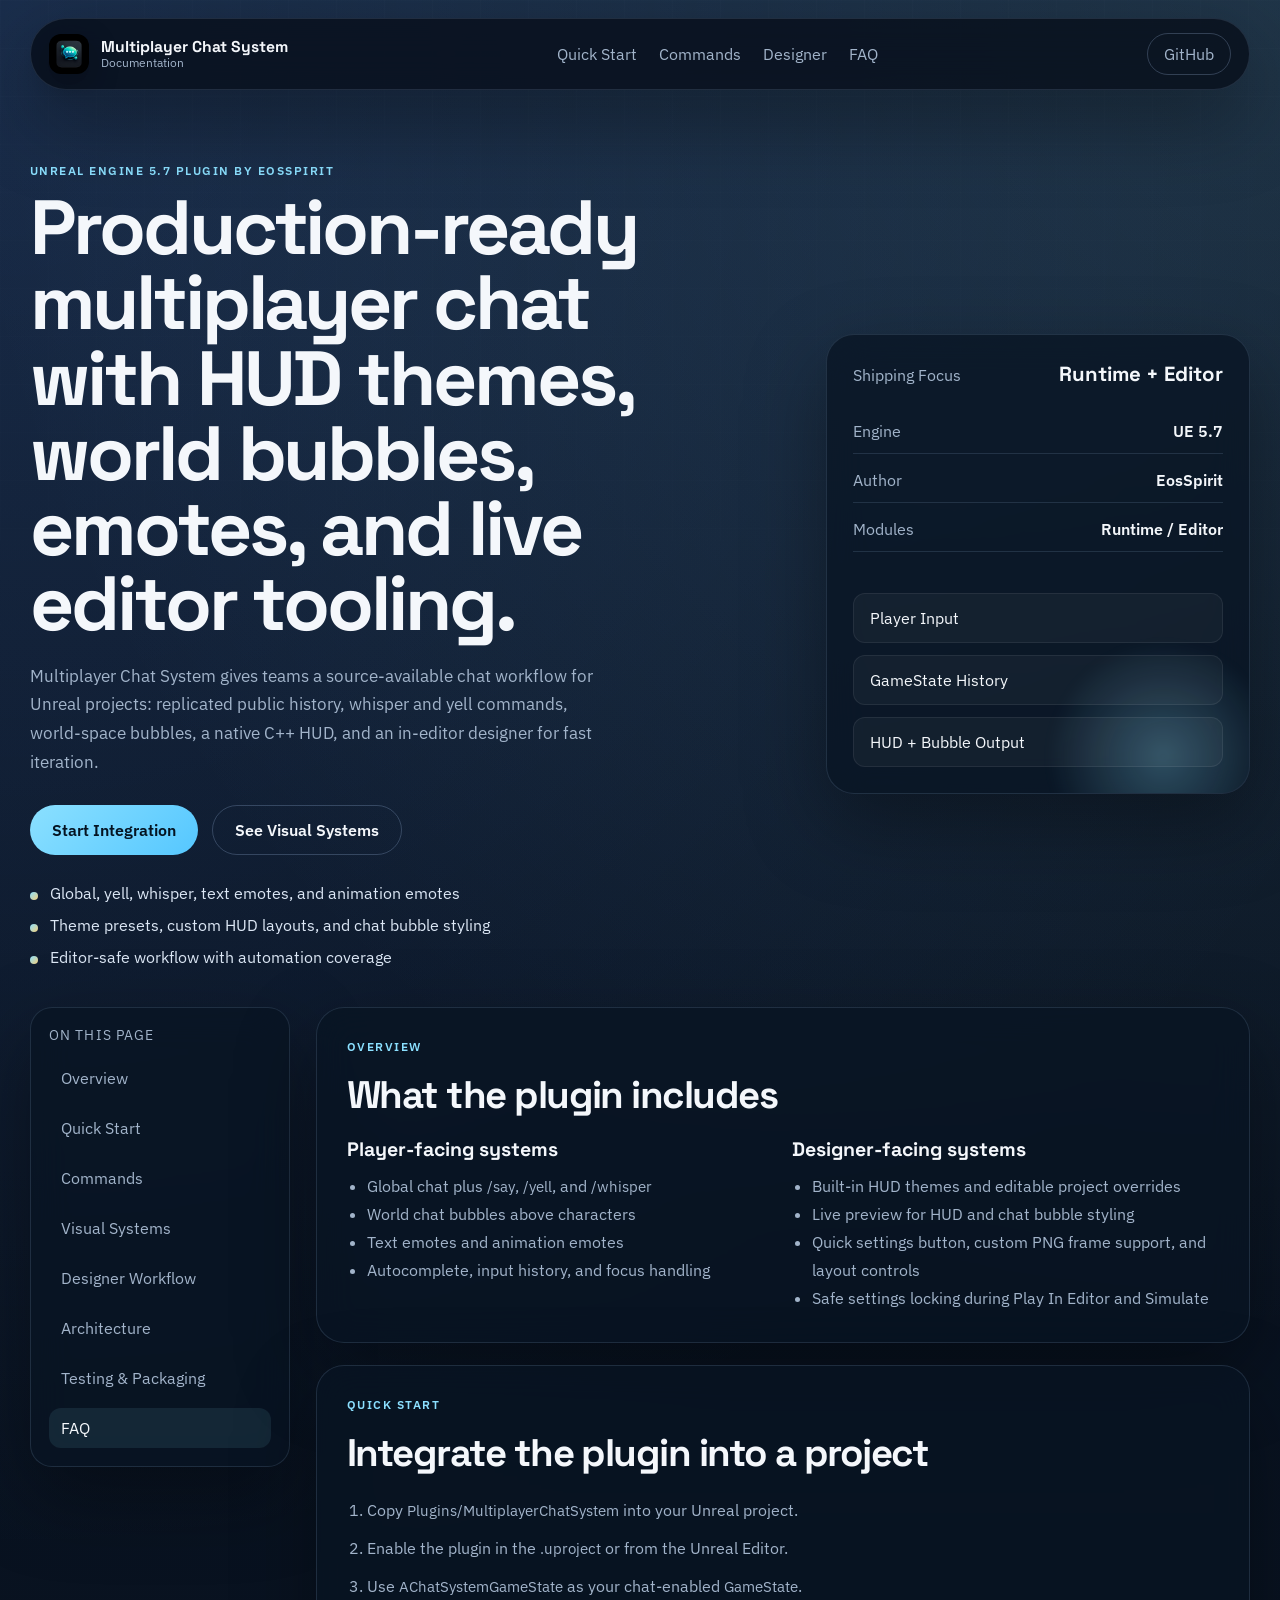
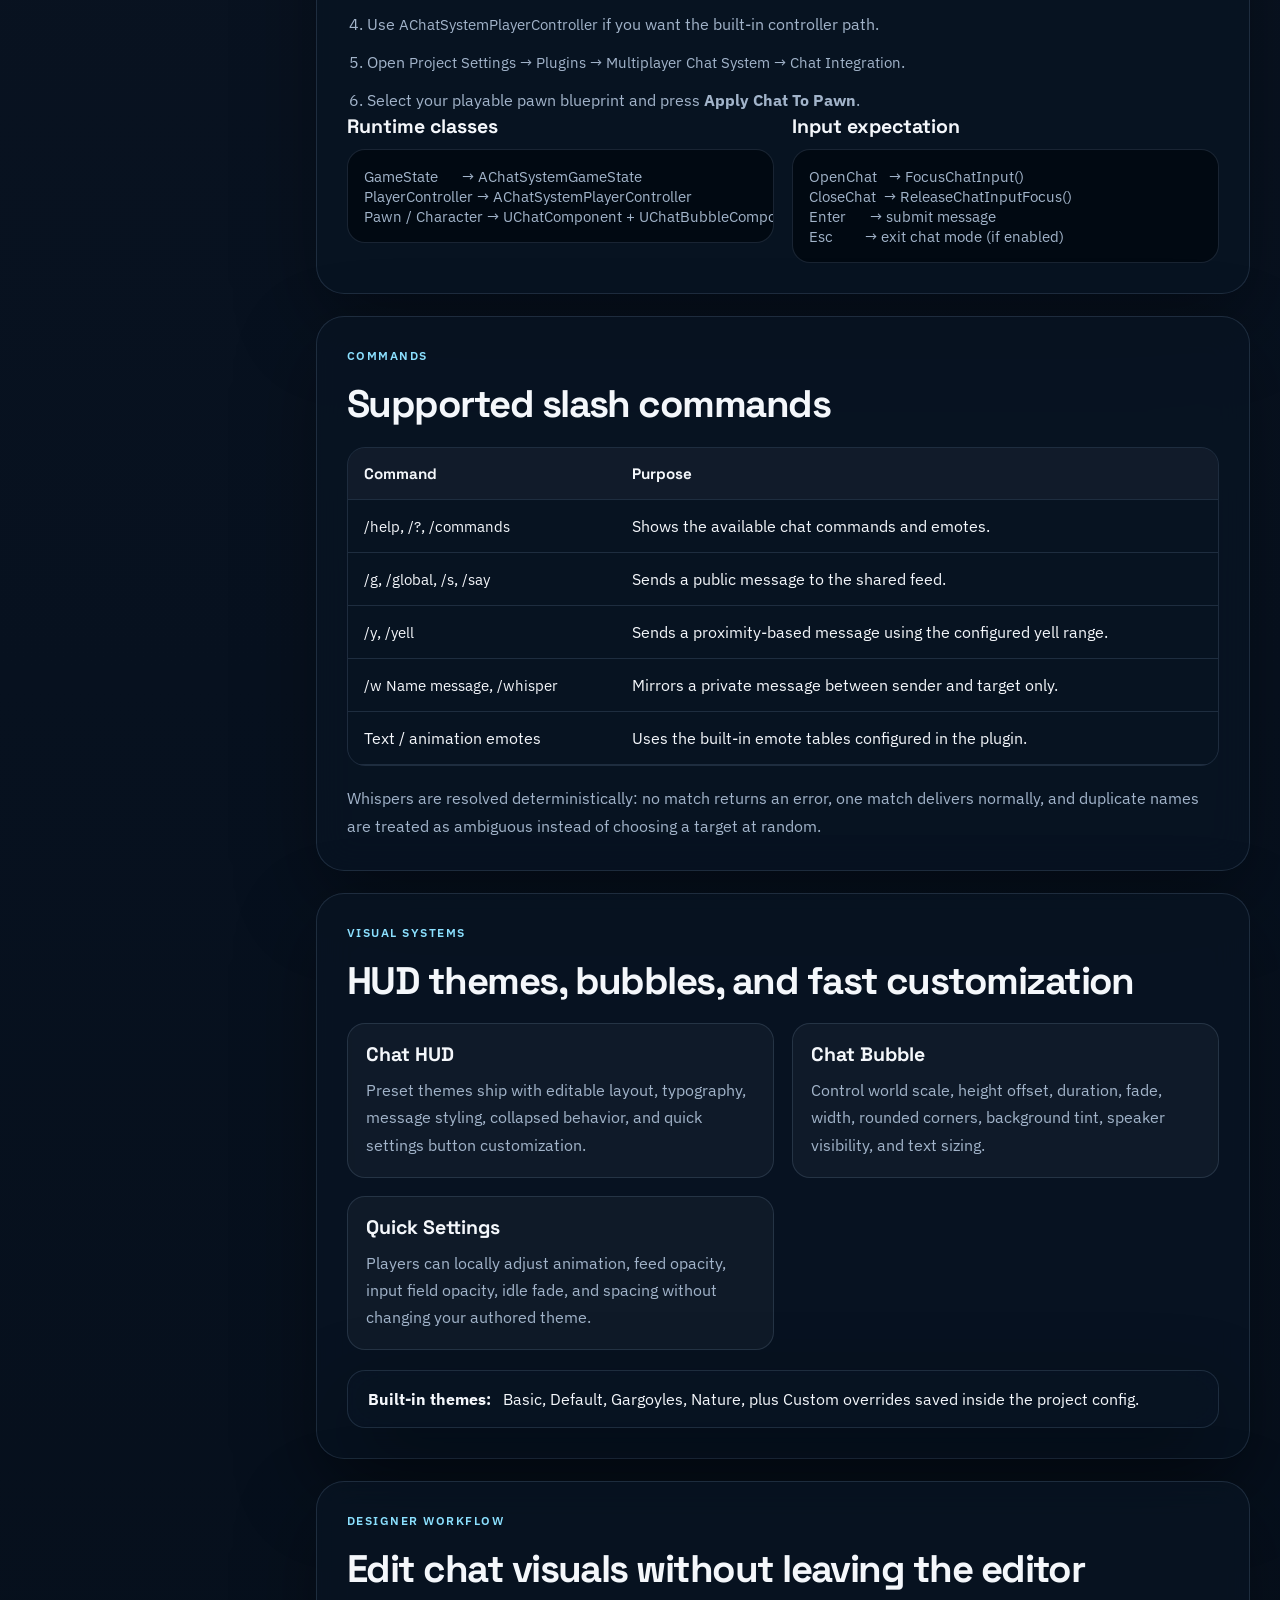
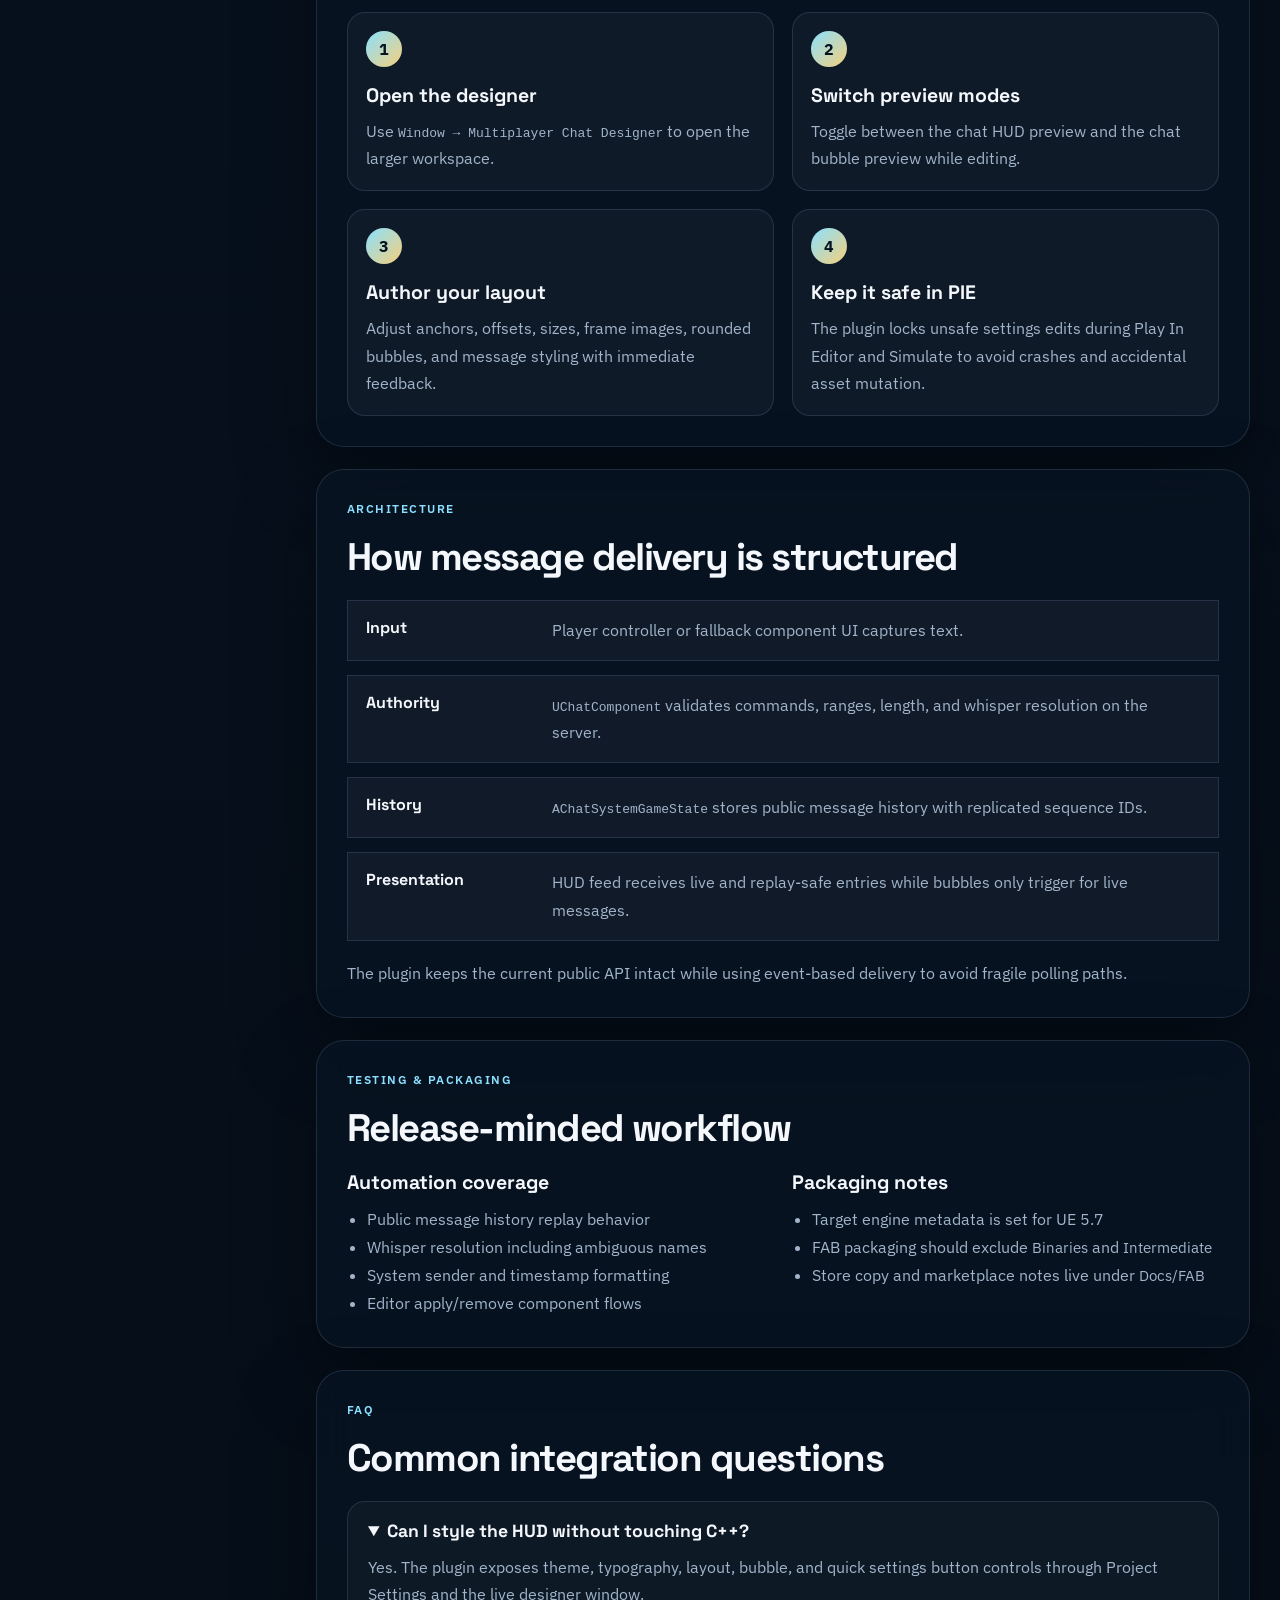
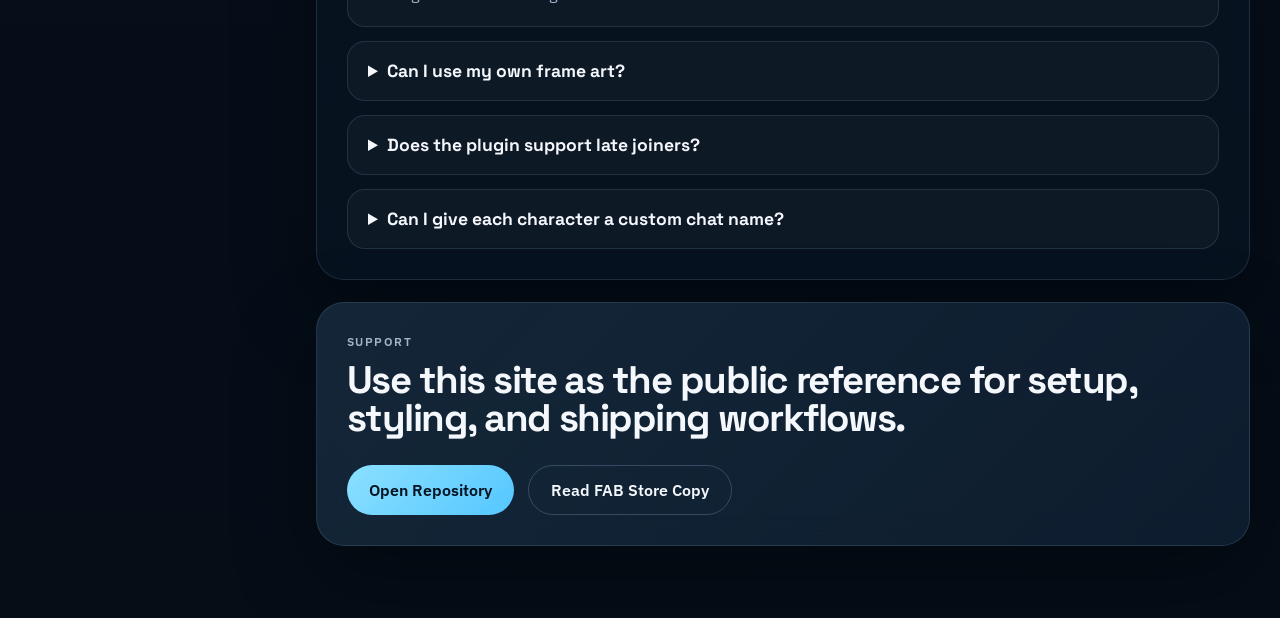
==== index.html @ 7b8e3b1d "Publish Multiplayer Chat System documentation site" ====
<!DOCTYPE html>
<html lang="en">
<head>
    <meta charset="utf-8">
    <meta name="viewport" content="width=device-width, initial-scale=1">
    <title>Multiplayer Chat System Docs</title>
    <meta name="description" content="Structured documentation for the Multiplayer Chat System Unreal Engine plugin by EosSpirit.">
    <link rel="preconnect" href="https://fonts.googleapis.com">
    <link rel="preconnect" href="https://fonts.gstatic.com" crossorigin>
    <link href="https://fonts.googleapis.com/css2?family=Space+Grotesk:wght@400;500;700&family=IBM+Plex+Sans:wght@400;500;600&display=swap" rel="stylesheet">
    <link rel="icon" type="image/png" href="./assets/logo.png">
    <link rel="stylesheet" href="./styles.css">
</head>
<body>
    <div class="page-shell">
        <header class="topbar">
            <a class="brand" href="#top" aria-label="Multiplayer Chat System Docs">
                <img src="./assets/logo.png" alt="Multiplayer Chat System logo">
                <span>
                    <strong>Multiplayer Chat System</strong>
                    <em>Documentation</em>
                </span>
            </a>
            <nav class="topnav" aria-label="Primary">
                <a href="#quick-start">Quick Start</a>
                <a href="#commands">Commands</a>
                <a href="#designer">Designer</a>
                <a href="#faq">FAQ</a>
            </nav>
            <a class="repo-link" href="https://github.com/spirit122/MultiplayerChatSystem" target="_blank" rel="noreferrer">GitHub</a>
        </header>

        <main id="top">
            <section class="hero">
                <div class="hero-copy">
                    <p class="eyebrow">Unreal Engine 5.7 plugin by EosSpirit</p>
                    <h1>Production-ready multiplayer chat with HUD themes, world bubbles, emotes, and live editor tooling.</h1>
                    <p class="hero-text">
                        Multiplayer Chat System gives teams a source-available chat workflow for Unreal projects:
                        replicated public history, whisper and yell commands, world-space bubbles, a native C++ HUD,
                        and an in-editor designer for fast iteration.
                    </p>
                    <div class="hero-actions">
                        <a class="button button-primary" href="#quick-start">Start Integration</a>
                        <a class="button button-secondary" href="#visual-systems">See Visual Systems</a>
                    </div>
                    <ul class="hero-points" aria-label="Highlights">
                        <li>Global, yell, whisper, text emotes, and animation emotes</li>
                        <li>Theme presets, custom HUD layouts, and chat bubble styling</li>
                        <li>Editor-safe workflow with automation coverage</li>
                    </ul>
                </div>
                <div class="hero-panel">
                    <div class="hero-panel-header">
                        <span>Shipping Focus</span>
                        <strong>Runtime + Editor</strong>
                    </div>
                    <dl class="hero-metrics">
                        <div>
                            <dt>Engine</dt>
                            <dd>UE 5.7</dd>
                        </div>
                        <div>
                            <dt>Author</dt>
                            <dd>EosSpirit</dd>
                        </div>
                        <div>
                            <dt>Modules</dt>
                            <dd>Runtime / Editor</dd>
                        </div>
                    </dl>
                    <div class="hero-flow" aria-hidden="true">
                        <span>Player Input</span>
                        <span>GameState History</span>
                        <span>HUD + Bubble Output</span>
                    </div>
                </div>
            </section>

            <section class="content-layout">
                <aside class="sidebar">
                    <div class="sidebar-inner">
                        <p class="sidebar-label">On this page</p>
                        <nav class="toc" aria-label="Table of contents">
                            <a href="#overview">Overview</a>
                            <a href="#quick-start">Quick Start</a>
                            <a href="#commands">Commands</a>
                            <a href="#visual-systems">Visual Systems</a>
                            <a href="#designer">Designer Workflow</a>
                            <a href="#architecture">Architecture</a>
                            <a href="#testing">Testing & Packaging</a>
                            <a href="#faq">FAQ</a>
                        </nav>
                    </div>
                </aside>

                <div class="content">
                    <section id="overview" class="doc-section">
                        <div class="section-head">
                            <p class="eyebrow">Overview</p>
                            <h2>What the plugin includes</h2>
                        </div>
                        <div class="feature-columns">
                            <div>
                                <h3>Player-facing systems</h3>
                                <ul class="feature-list">
                                    <li>Global chat plus <code>/say</code>, <code>/yell</code>, and <code>/whisper</code></li>
                                    <li>World chat bubbles above characters</li>
                                    <li>Text emotes and animation emotes</li>
                                    <li>Autocomplete, input history, and focus handling</li>
                                </ul>
                            </div>
                            <div>
                                <h3>Designer-facing systems</h3>
                                <ul class="feature-list">
                                    <li>Built-in HUD themes and editable project overrides</li>
                                    <li>Live preview for HUD and chat bubble styling</li>
                                    <li>Quick settings button, custom PNG frame support, and layout controls</li>
                                    <li>Safe settings locking during Play In Editor and Simulate</li>
                                </ul>
                            </div>
                        </div>
                    </section>

                    <section id="quick-start" class="doc-section">
                        <div class="section-head">
                            <p class="eyebrow">Quick Start</p>
                            <h2>Integrate the plugin into a project</h2>
                        </div>
                        <ol class="step-list">
                            <li>Copy <code>Plugins/MultiplayerChatSystem</code> into your Unreal project.</li>
                            <li>Enable the plugin in the <code>.uproject</code> or from the Unreal Editor.</li>
                            <li>Use <code>AChatSystemGameState</code> as your chat-enabled <code>GameState</code>.</li>
                            <li>Use <code>AChatSystemPlayerController</code> if you want the built-in controller path.</li>
                            <li>Open <code>Project Settings → Plugins → Multiplayer Chat System → Chat Integration</code>.</li>
                            <li>Select your playable pawn blueprint and press <strong>Apply Chat To Pawn</strong>.</li>
                        </ol>

                        <div class="code-pair">
                            <div>
                                <h3>Runtime classes</h3>
                                <pre><code>GameState      → AChatSystemGameState
PlayerController → AChatSystemPlayerController
Pawn / Character → UChatComponent + UChatBubbleComponent</code></pre>
                            </div>
                            <div>
                                <h3>Input expectation</h3>
                                <pre><code>OpenChat   → FocusChatInput()
CloseChat  → ReleaseChatInputFocus()
Enter      → submit message
Esc        → exit chat mode (if enabled)</code></pre>
                            </div>
                        </div>
                    </section>

                    <section id="commands" class="doc-section">
                        <div class="section-head">
                            <p class="eyebrow">Commands</p>
                            <h2>Supported slash commands</h2>
                        </div>
                        <div class="table-wrap">
                            <table>
                                <thead>
                                    <tr>
                                        <th>Command</th>
                                        <th>Purpose</th>
                                    </tr>
                                </thead>
                                <tbody>
                                    <tr>
                                        <td><code>/help</code>, <code>/?</code>, <code>/commands</code></td>
                                        <td>Shows the available chat commands and emotes.</td>
                                    </tr>
                                    <tr>
                                        <td><code>/g</code>, <code>/global</code>, <code>/s</code>, <code>/say</code></td>
                                        <td>Sends a public message to the shared feed.</td>
                                    </tr>
                                    <tr>
                                        <td><code>/y</code>, <code>/yell</code></td>
                                        <td>Sends a proximity-based message using the configured yell range.</td>
                                    </tr>
                                    <tr>
                                        <td><code>/w Name message</code>, <code>/whisper</code></td>
                                        <td>Mirrors a private message between sender and target only.</td>
                                    </tr>
                                    <tr>
                                        <td>Text / animation emotes</td>
                                        <td>Uses the built-in emote tables configured in the plugin.</td>
                                    </tr>
                                </tbody>
                            </table>
                        </div>
                        <p class="note">
                            Whispers are resolved deterministically: no match returns an error, one match delivers normally,
                            and duplicate names are treated as ambiguous instead of choosing a target at random.
                        </p>
                    </section>

                    <section id="visual-systems" class="doc-section">
                        <div class="section-head">
                            <p class="eyebrow">Visual Systems</p>
                            <h2>HUD themes, bubbles, and fast customization</h2>
                        </div>
                        <div class="visual-grid">
                            <article>
                                <h3>Chat HUD</h3>
                                <p>Preset themes ship with editable layout, typography, message styling, collapsed behavior, and quick settings button customization.</p>
                            </article>
                            <article>
                                <h3>Chat Bubble</h3>
                                <p>Control world scale, height offset, duration, fade, width, rounded corners, background tint, speaker visibility, and text sizing.</p>
                            </article>
                            <article>
                                <h3>Quick Settings</h3>
                                <p>Players can locally adjust animation, feed opacity, input field opacity, idle fade, and spacing without changing your authored theme.</p>
                            </article>
                        </div>
                        <div class="callout">
                            <strong>Built-in themes:</strong>
                            <span>Basic, Default, Gargoyles, Nature, plus Custom overrides saved inside the project config.</span>
                        </div>
                    </section>

                    <section id="designer" class="doc-section">
                        <div class="section-head">
                            <p class="eyebrow">Designer Workflow</p>
                            <h2>Edit chat visuals without leaving the editor</h2>
                        </div>
                        <div class="workflow">
                            <div>
                                <span>1</span>
                                <h3>Open the designer</h3>
                                <p>Use <code>Window → Multiplayer Chat Designer</code> to open the larger workspace.</p>
                            </div>
                            <div>
                                <span>2</span>
                                <h3>Switch preview modes</h3>
                                <p>Toggle between the chat HUD preview and the chat bubble preview while editing.</p>
                            </div>
                            <div>
                                <span>3</span>
                                <h3>Author your layout</h3>
                                <p>Adjust anchors, offsets, sizes, frame images, rounded bubbles, and message styling with immediate feedback.</p>
                            </div>
                            <div>
                                <span>4</span>
                                <h3>Keep it safe in PIE</h3>
                                <p>The plugin locks unsafe settings edits during Play In Editor and Simulate to avoid crashes and accidental asset mutation.</p>
                            </div>
                        </div>
                    </section>

                    <section id="architecture" class="doc-section">
                        <div class="section-head">
                            <p class="eyebrow">Architecture</p>
                            <h2>How message delivery is structured</h2>
                        </div>
                        <div class="architecture">
                            <div class="arch-row">
                                <strong>Input</strong>
                                <span>Player controller or fallback component UI captures text.</span>
                            </div>
                            <div class="arch-row">
                                <strong>Authority</strong>
                                <span><code>UChatComponent</code> validates commands, ranges, length, and whisper resolution on the server.</span>
                            </div>
                            <div class="arch-row">
                                <strong>History</strong>
                                <span><code>AChatSystemGameState</code> stores public message history with replicated sequence IDs.</span>
                            </div>
                            <div class="arch-row">
                                <strong>Presentation</strong>
                                <span>HUD feed receives live and replay-safe entries while bubbles only trigger for live messages.</span>
                            </div>
                        </div>
                        <p class="note">
                            The plugin keeps the current public API intact while using event-based delivery to avoid fragile polling paths.
                        </p>
                    </section>

                    <section id="testing" class="doc-section">
                        <div class="section-head">
                            <p class="eyebrow">Testing & Packaging</p>
                            <h2>Release-minded workflow</h2>
                        </div>
                        <div class="feature-columns">
                            <div>
                                <h3>Automation coverage</h3>
                                <ul class="feature-list">
                                    <li>Public message history replay behavior</li>
                                    <li>Whisper resolution including ambiguous names</li>
                                    <li>System sender and timestamp formatting</li>
                                    <li>Editor apply/remove component flows</li>
                                </ul>
                            </div>
                            <div>
                                <h3>Packaging notes</h3>
                                <ul class="feature-list">
                                    <li>Target engine metadata is set for UE 5.7</li>
                                    <li>FAB packaging should exclude <code>Binaries</code> and <code>Intermediate</code></li>
                                    <li>Store copy and marketplace notes live under <code>Docs/FAB</code></li>
                                </ul>
                            </div>
                        </div>
                    </section>

                    <section id="faq" class="doc-section">
                        <div class="section-head">
                            <p class="eyebrow">FAQ</p>
                            <h2>Common integration questions</h2>
                        </div>
                        <div class="faq-list">
                            <details open>
                                <summary>Can I style the HUD without touching C++?</summary>
                                <p>Yes. The plugin exposes theme, typography, layout, bubble, and quick settings button controls through Project Settings and the live designer window.</p>
                            </details>
                            <details>
                                <summary>Can I use my own frame art?</summary>
                                <p>Yes. The HUD theme supports PNG frame images, and the quick settings button can use a custom icon image as well.</p>
                            </details>
                            <details>
                                <summary>Does the plugin support late joiners?</summary>
                                <p>Yes. Public history is replayed through the replicated GameState history, while live-only bubble events remain protected from history replays.</p>
                            </details>
                            <details>
                                <summary>Can I give each character a custom chat name?</summary>
                                <p>Yes. The <code>Chat Component</code> includes a configurable display name that is used by chat, whispers, connected-name lists, emotes, and world bubbles.</p>
                            </details>
                        </div>
                    </section>

                    <section class="doc-section final-cta">
                        <p class="eyebrow">Support</p>
                        <h2>Use this site as the public reference for setup, styling, and shipping workflows.</h2>
                    <div class="hero-actions">
                        <a class="button button-primary" href="https://github.com/spirit122/MultiplayerChatSystem" target="_blank" rel="noreferrer">Open Repository</a>
                        <a class="button button-secondary" href="https://github.com/spirit122/MultiplayerChatSystem/blob/main/Docs/FAB/FAB_Store_Copy_EN.md" target="_blank" rel="noreferrer">Read FAB Store Copy</a>
                    </div>
                </section>
            </div>
        </section>
        </main>
    </div>

    <script src="./app.js"></script>
</body>
</html>
---- styles.css ----
:root {
    --bg: #07111f;
    --bg-soft: #0d1a2b;
    --panel: rgba(9, 20, 35, 0.76);
    --panel-strong: rgba(11, 24, 42, 0.92);
    --line: rgba(149, 177, 214, 0.16);
    --line-strong: rgba(170, 201, 240, 0.24);
    --text: #f4f7fb;
    --muted: #a2b4ca;
    --accent: #8be0ff;
    --accent-strong: #55c7ff;
    --accent-warm: #f5d07c;
    --shadow: 0 30px 80px rgba(0, 0, 0, 0.35);
    --radius-lg: 28px;
    --radius-md: 18px;
    --radius-sm: 12px;
    --content-width: 1220px;
}

* {
    box-sizing: border-box;
}

html {
    scroll-behavior: smooth;
}

body {
    margin: 0;
    font-family: "IBM Plex Sans", sans-serif;
    color: var(--text);
    background:
        radial-gradient(circle at top left, rgba(86, 151, 255, 0.18), transparent 28%),
        radial-gradient(circle at top right, rgba(139, 224, 255, 0.14), transparent 24%),
        linear-gradient(180deg, #0c1523 0%, #07111f 42%, #050d17 100%);
}

body::before {
    content: "";
    position: fixed;
    inset: 0;
    pointer-events: none;
    background:
        linear-gradient(rgba(255, 255, 255, 0.03) 1px, transparent 1px),
        linear-gradient(90deg, rgba(255, 255, 255, 0.03) 1px, transparent 1px);
    background-size: 48px 48px;
    mask-image: linear-gradient(180deg, rgba(0, 0, 0, 0.35), rgba(0, 0, 0, 0.08));
}

.page-shell {
    position: relative;
    z-index: 1;
}

.topbar {
    position: sticky;
    top: 0;
    z-index: 30;
    display: flex;
    align-items: center;
    justify-content: space-between;
    gap: 24px;
    width: min(calc(100% - 32px), var(--content-width));
    margin: 18px auto 0;
    padding: 14px 18px;
    border: 1px solid var(--line);
    border-radius: 999px;
    background: rgba(7, 14, 25, 0.78);
    backdrop-filter: blur(18px);
    box-shadow: var(--shadow);
}

.brand {
    display: inline-flex;
    align-items: center;
    gap: 12px;
    color: var(--text);
    text-decoration: none;
}

.brand img {
    width: 40px;
    height: 40px;
    object-fit: cover;
    border-radius: 12px;
    box-shadow: 0 10px 30px rgba(0, 0, 0, 0.28);
}

.brand span {
    display: flex;
    flex-direction: column;
    line-height: 1.05;
}

.brand strong {
    font-family: "Space Grotesk", sans-serif;
    font-size: 0.98rem;
    font-weight: 700;
}

.brand em {
    font-style: normal;
    font-size: 0.78rem;
    color: var(--muted);
}

.topnav {
    display: inline-flex;
    align-items: center;
    gap: 22px;
}

.topnav a,
.repo-link,
.toc a {
    color: var(--muted);
    text-decoration: none;
    transition: color 160ms ease, opacity 160ms ease;
}

.topnav a:hover,
.repo-link:hover,
.toc a:hover,
.toc a.is-active {
    color: var(--text);
}

.repo-link {
    padding: 10px 16px;
    border-radius: 999px;
    border: 1px solid var(--line-strong);
}

.hero,
.content-layout {
    width: min(calc(100% - 32px), var(--content-width));
    margin: 0 auto;
}

.hero {
    display: grid;
    grid-template-columns: minmax(0, 1.45fr) minmax(320px, 0.8fr);
    gap: 28px;
    padding: 72px 0 40px;
    min-height: calc(100svh - 148px);
    align-items: center;
}

.hero-copy {
    max-width: 760px;
}

.eyebrow {
    margin: 0 0 12px;
    letter-spacing: 0.12em;
    text-transform: uppercase;
    color: var(--accent);
    font-size: 0.78rem;
    font-weight: 600;
}

.hero h1,
.section-head h2,
.final-cta h2 {
    margin: 0;
    font-family: "Space Grotesk", sans-serif;
    line-height: 0.98;
    letter-spacing: -0.04em;
}

.hero h1 {
    font-size: clamp(2.9rem, 6vw, 5.8rem);
    max-width: 13ch;
}

.hero-text,
.note,
.faq-list p,
.workflow p,
.visual-grid p,
.architecture span,
.feature-list,
.step-list,
.code-pair h3 + pre,
.final-cta p {
    color: var(--muted);
}

.hero-text {
    margin: 20px 0 0;
    max-width: 58ch;
    font-size: 1.06rem;
    line-height: 1.7;
}

.hero-actions {
    display: flex;
    flex-wrap: wrap;
    gap: 14px;
    margin-top: 28px;
}

.button {
    display: inline-flex;
    align-items: center;
    justify-content: center;
    min-height: 50px;
    padding: 0 22px;
    border-radius: 999px;
    text-decoration: none;
    font-weight: 600;
    transition: transform 180ms ease, border-color 180ms ease, background 180ms ease;
}

.button:hover {
    transform: translateY(-1px);
}

.button-primary {
    color: #041321;
    background: linear-gradient(135deg, var(--accent), var(--accent-strong));
}

.button-secondary {
    color: var(--text);
    background: transparent;
    border: 1px solid var(--line-strong);
}

.hero-points {
    margin: 28px 0 0;
    padding: 0;
    list-style: none;
    display: grid;
    gap: 12px;
}

.hero-points li {
    position: relative;
    padding-left: 20px;
    color: #dce7f5;
}

.hero-points li::before {
    content: "";
    position: absolute;
    left: 0;
    top: 0.6em;
    width: 8px;
    height: 8px;
    border-radius: 999px;
    background: linear-gradient(135deg, var(--accent), var(--accent-warm));
}

.hero-panel,
.sidebar-inner,
.doc-section,
.callout {
    border: 1px solid var(--line);
    background: var(--panel);
    backdrop-filter: blur(18px);
    box-shadow: var(--shadow);
}

.hero-panel {
    padding: 26px;
    border-radius: var(--radius-lg);
    min-height: 460px;
    display: flex;
    flex-direction: column;
    justify-content: space-between;
    overflow: hidden;
}

.hero-panel::after {
    content: "";
    position: absolute;
    inset: auto -8% -18% auto;
    width: 240px;
    height: 240px;
    border-radius: 50%;
    background: radial-gradient(circle, rgba(139, 224, 255, 0.28), transparent 68%);
    filter: blur(6px);
}

.hero-panel-header {
    position: relative;
    z-index: 1;
    display: flex;
    justify-content: space-between;
    align-items: baseline;
    gap: 16px;
    color: var(--muted);
}

.hero-panel-header strong {
    color: var(--text);
    font-family: "Space Grotesk", sans-serif;
    font-size: 1.28rem;
}

.hero-metrics {
    position: relative;
    z-index: 1;
    display: grid;
    gap: 16px;
    margin: 34px 0;
}

.hero-metrics div {
    display: flex;
    justify-content: space-between;
    align-items: center;
    padding-bottom: 12px;
    border-bottom: 1px solid var(--line);
}

.hero-metrics dt {
    color: var(--muted);
}

.hero-metrics dd {
    margin: 0;
    font-weight: 600;
}

.hero-flow {
    position: relative;
    z-index: 1;
    display: grid;
    gap: 12px;
    margin-top: auto;
}

.hero-flow span {
    padding: 14px 16px;
    border-radius: var(--radius-sm);
    background: rgba(255, 255, 255, 0.04);
    border: 1px solid rgba(255, 255, 255, 0.07);
}

.content-layout {
    display: grid;
    grid-template-columns: 260px minmax(0, 1fr);
    gap: 26px;
    padding-bottom: 72px;
}

.sidebar {
    position: relative;
}

.sidebar-inner {
    position: sticky;
    top: 102px;
    padding: 18px;
    border-radius: 22px;
}

.sidebar-label {
    margin: 0 0 14px;
    color: var(--muted);
    font-size: 0.86rem;
    text-transform: uppercase;
    letter-spacing: 0.08em;
}

.toc {
    display: grid;
    gap: 10px;
}

.toc a {
    padding: 10px 12px;
    border-radius: 12px;
}

.toc a.is-active {
    background: rgba(139, 224, 255, 0.09);
}

.content {
    display: grid;
    gap: 22px;
}

.doc-section {
    padding: 30px;
    border-radius: var(--radius-lg);
}

.section-head {
    display: grid;
    gap: 10px;
    margin-bottom: 24px;
}

.section-head h2,
.final-cta h2 {
    font-size: clamp(1.9rem, 3vw, 3.1rem);
}

.feature-columns,
.visual-grid,
.code-pair {
    display: grid;
    gap: 18px;
    grid-template-columns: repeat(2, minmax(0, 1fr));
}

.feature-columns h3,
.visual-grid h3,
.code-pair h3,
.workflow h3 {
    margin: 0 0 10px;
    font-family: "Space Grotesk", sans-serif;
    font-size: 1.22rem;
}

.feature-list,
.step-list {
    margin: 0;
    padding-left: 20px;
    line-height: 1.75;
}

.step-list {
    display: grid;
    gap: 10px;
}

.code-pair pre {
    margin: 0;
    padding: 16px;
    overflow: auto;
    border-radius: var(--radius-md);
    border: 1px solid var(--line);
    background: rgba(2, 9, 17, 0.86);
    color: #e5f2ff;
}

.code-pair code,
.table-wrap code,
.feature-list code,
.step-list code,
.faq-list code,
.note code {
    font-family: "IBM Plex Sans", sans-serif;
    font-size: 0.95em;
}

.table-wrap {
    overflow: auto;
    border-radius: var(--radius-md);
    border: 1px solid var(--line);
}

table {
    width: 100%;
    border-collapse: collapse;
    min-width: 680px;
}

thead {
    background: rgba(255, 255, 255, 0.04);
}

th,
td {
    text-align: left;
    padding: 16px;
    border-bottom: 1px solid var(--line);
    vertical-align: top;
}

th {
    font-family: "Space Grotesk", sans-serif;
    font-size: 0.95rem;
}

.note {
    margin: 18px 0 0;
    line-height: 1.75;
}

.visual-grid article,
.workflow > div,
.architecture,
.callout {
    border-radius: var(--radius-md);
}

.visual-grid article,
.workflow > div {
    padding: 18px;
    border: 1px solid var(--line);
    background: rgba(255, 255, 255, 0.035);
}

.callout {
    margin-top: 20px;
    padding: 18px 20px;
    display: flex;
    flex-wrap: wrap;
    gap: 12px;
}

.workflow {
    display: grid;
    grid-template-columns: repeat(2, minmax(0, 1fr));
    gap: 18px;
}

.workflow span {
    display: inline-flex;
    align-items: center;
    justify-content: center;
    width: 36px;
    height: 36px;
    margin-bottom: 16px;
    border-radius: 999px;
    color: #041321;
    background: linear-gradient(135deg, var(--accent), var(--accent-warm));
    font-weight: 700;
}

.workflow p,
.visual-grid p,
.architecture span,
.faq-list p {
    margin: 0;
    line-height: 1.7;
}

.architecture {
    display: grid;
    gap: 14px;
}

.arch-row {
    display: grid;
    grid-template-columns: 170px minmax(0, 1fr);
    gap: 16px;
    padding: 16px 18px;
    border: 1px solid var(--line);
    background: rgba(255, 255, 255, 0.035);
}

.arch-row strong {
    font-family: "Space Grotesk", sans-serif;
}

.faq-list {
    display: grid;
    gap: 14px;
}

.faq-list details {
    padding: 18px 20px;
    border-radius: var(--radius-md);
    border: 1px solid var(--line);
    background: rgba(255, 255, 255, 0.03);
}

.faq-list summary {
    cursor: pointer;
    font-family: "Space Grotesk", sans-serif;
    font-size: 1.1rem;
    font-weight: 700;
}

.faq-list p {
    margin-top: 12px;
}

.final-cta {
    overflow: hidden;
    background:
        linear-gradient(135deg, rgba(139, 224, 255, 0.08), rgba(85, 199, 255, 0.03)),
        var(--panel-strong);
}

@media (max-width: 1120px) {
    .hero,
    .content-layout {
        grid-template-columns: 1fr;
    }

    .sidebar {
        order: -1;
    }

    .sidebar-inner {
        position: static;
    }
}

@media (max-width: 860px) {
    .topbar {
        flex-wrap: wrap;
        justify-content: center;
        border-radius: 24px;
    }

    .hero {
        padding-top: 44px;
        min-height: auto;
    }

    .feature-columns,
    .visual-grid,
    .code-pair,
    .workflow {
        grid-template-columns: 1fr;
    }

    .arch-row {
        grid-template-columns: 1fr;
    }
}

@media (max-width: 640px) {
    .hero,
    .content-layout,
    .topbar {
        width: min(calc(100% - 20px), var(--content-width));
    }

    .hero h1 {
        max-width: 11ch;
    }

    .topnav {
        flex-wrap: wrap;
        justify-content: center;
    }

    .doc-section,
    .hero-panel {
        padding: 22px;
    }
}
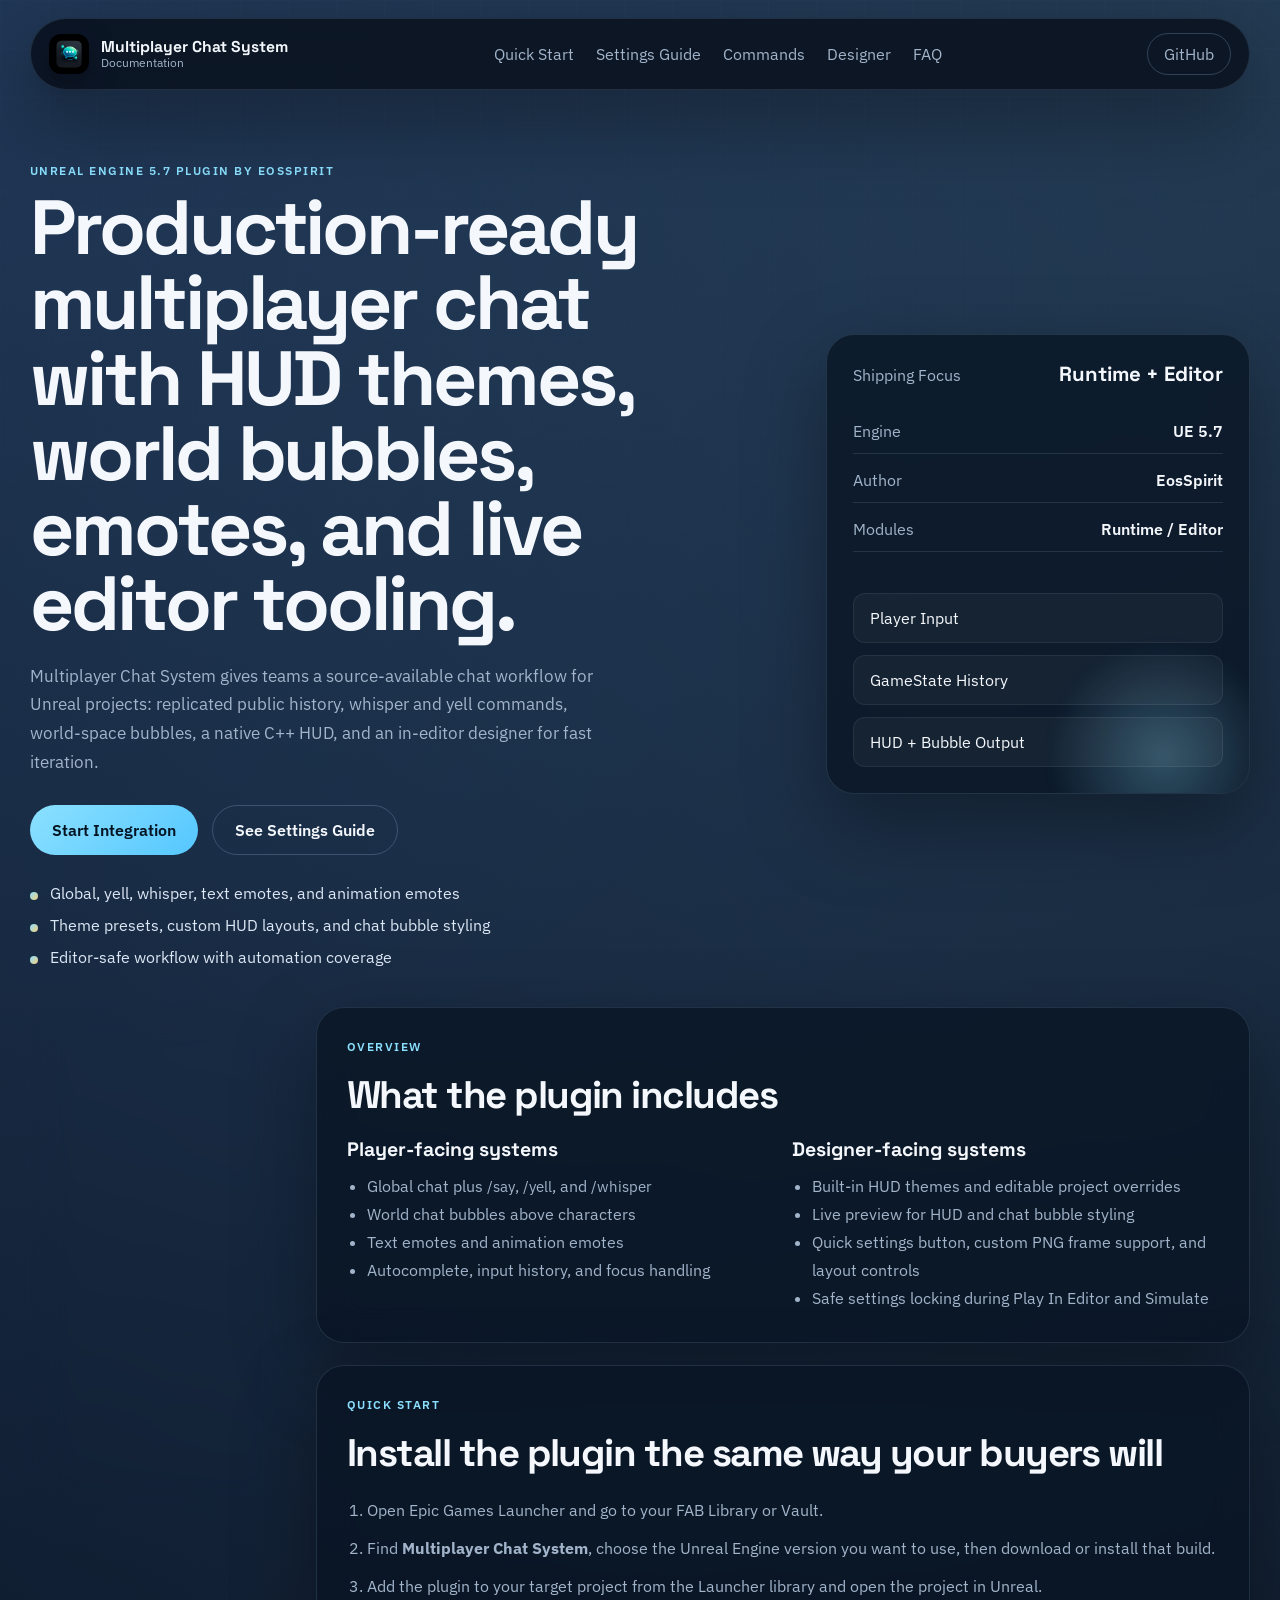
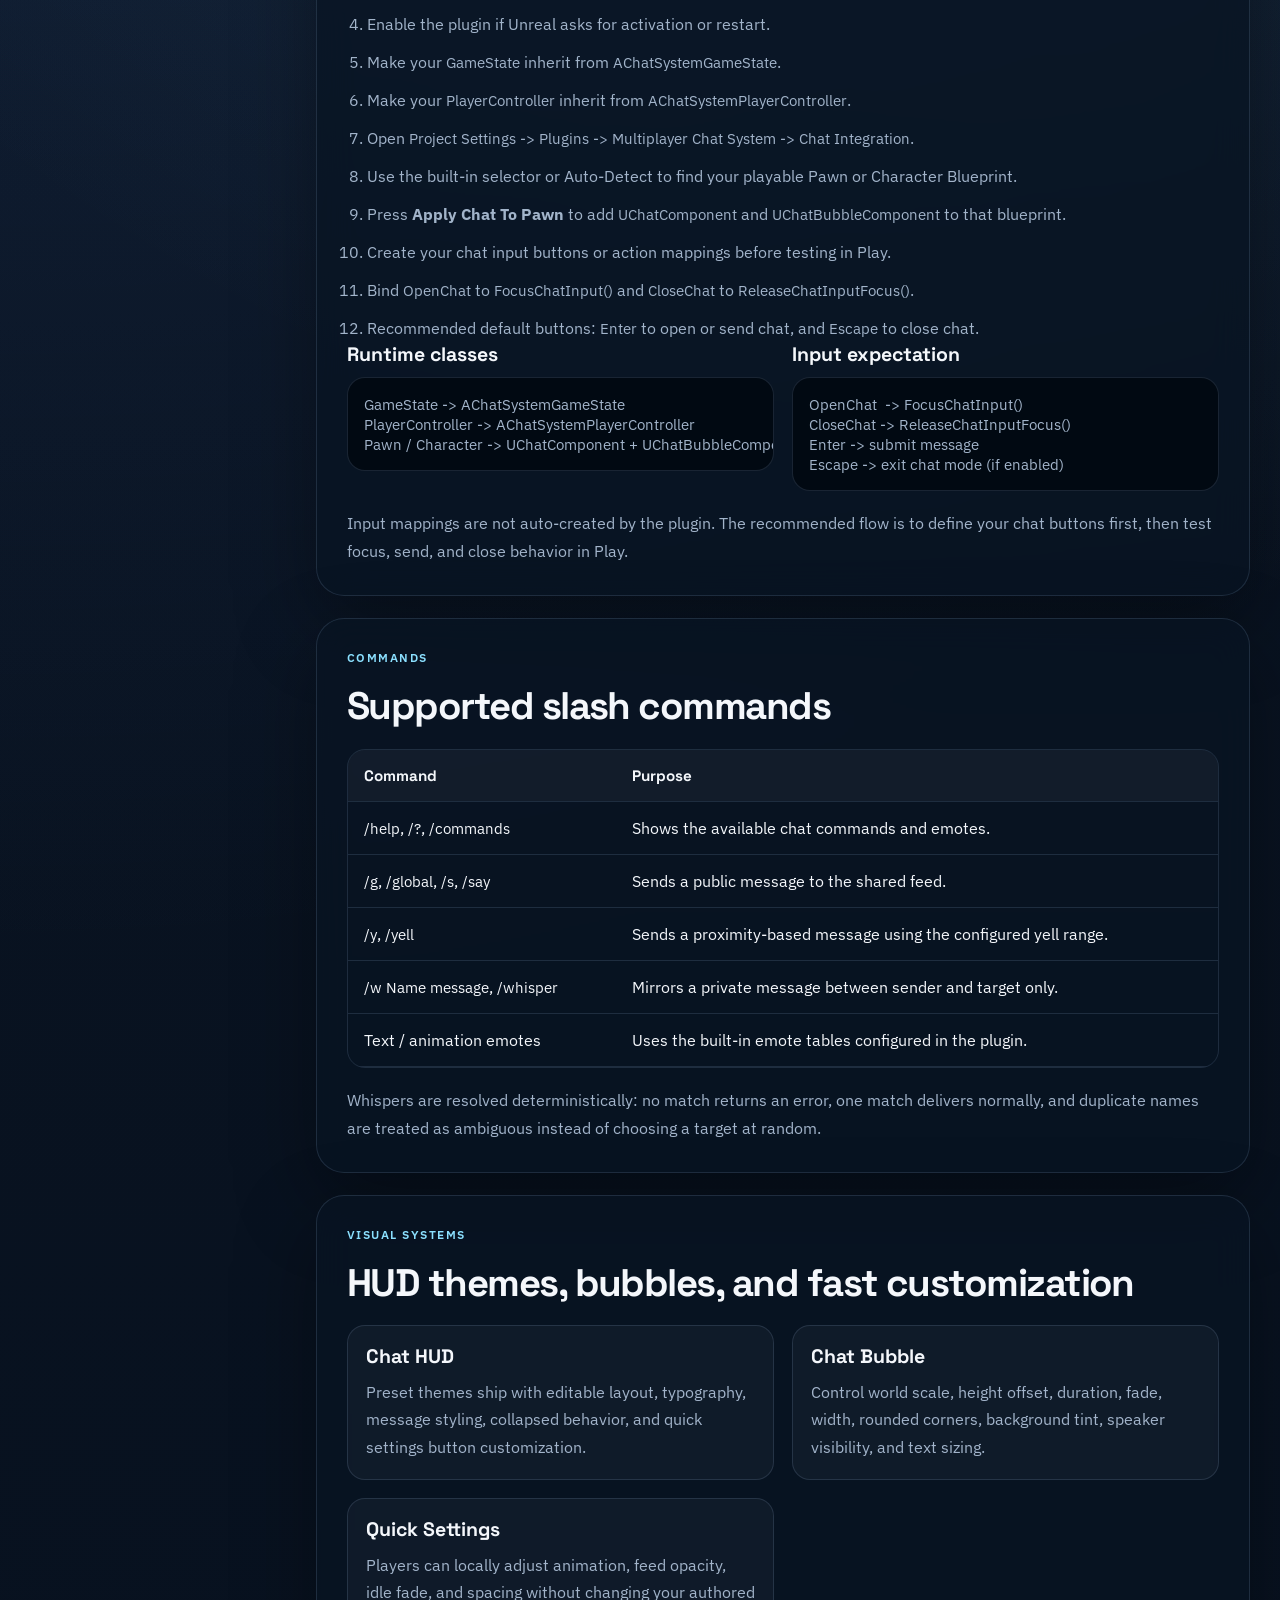
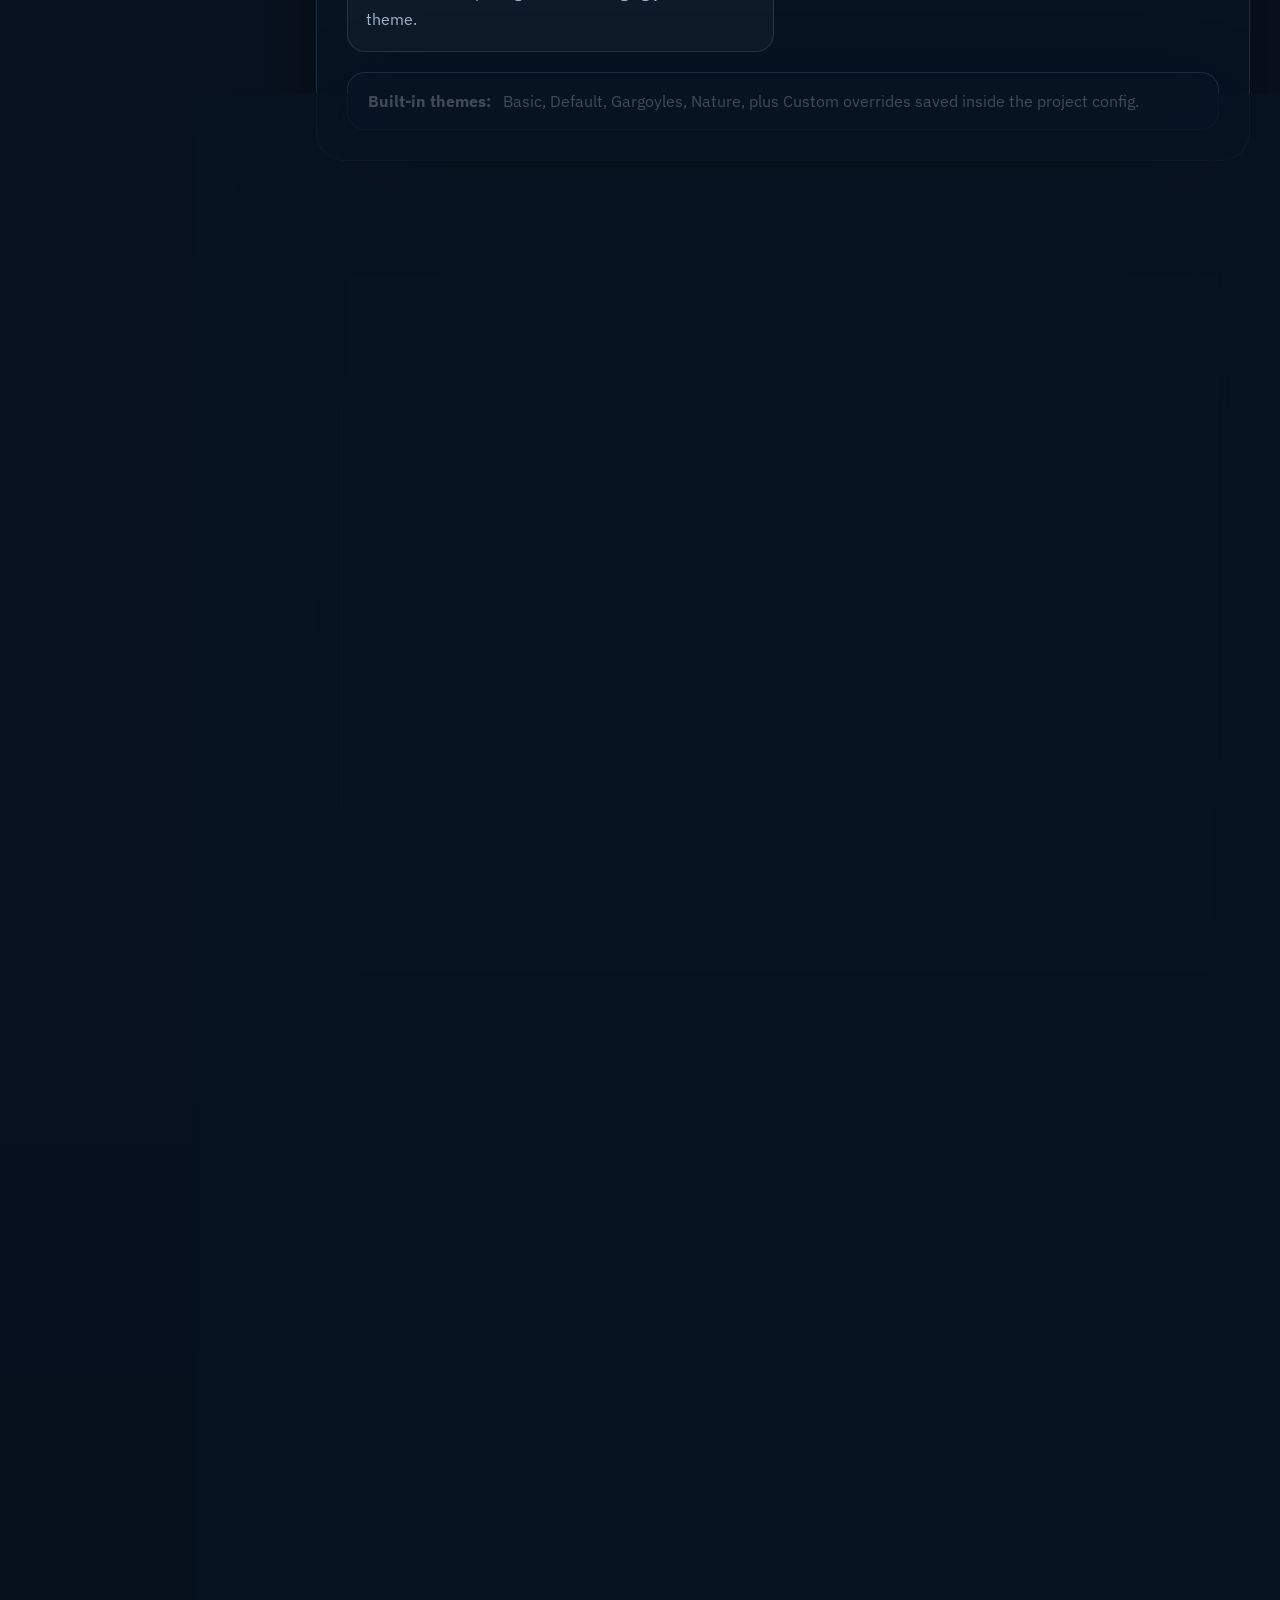
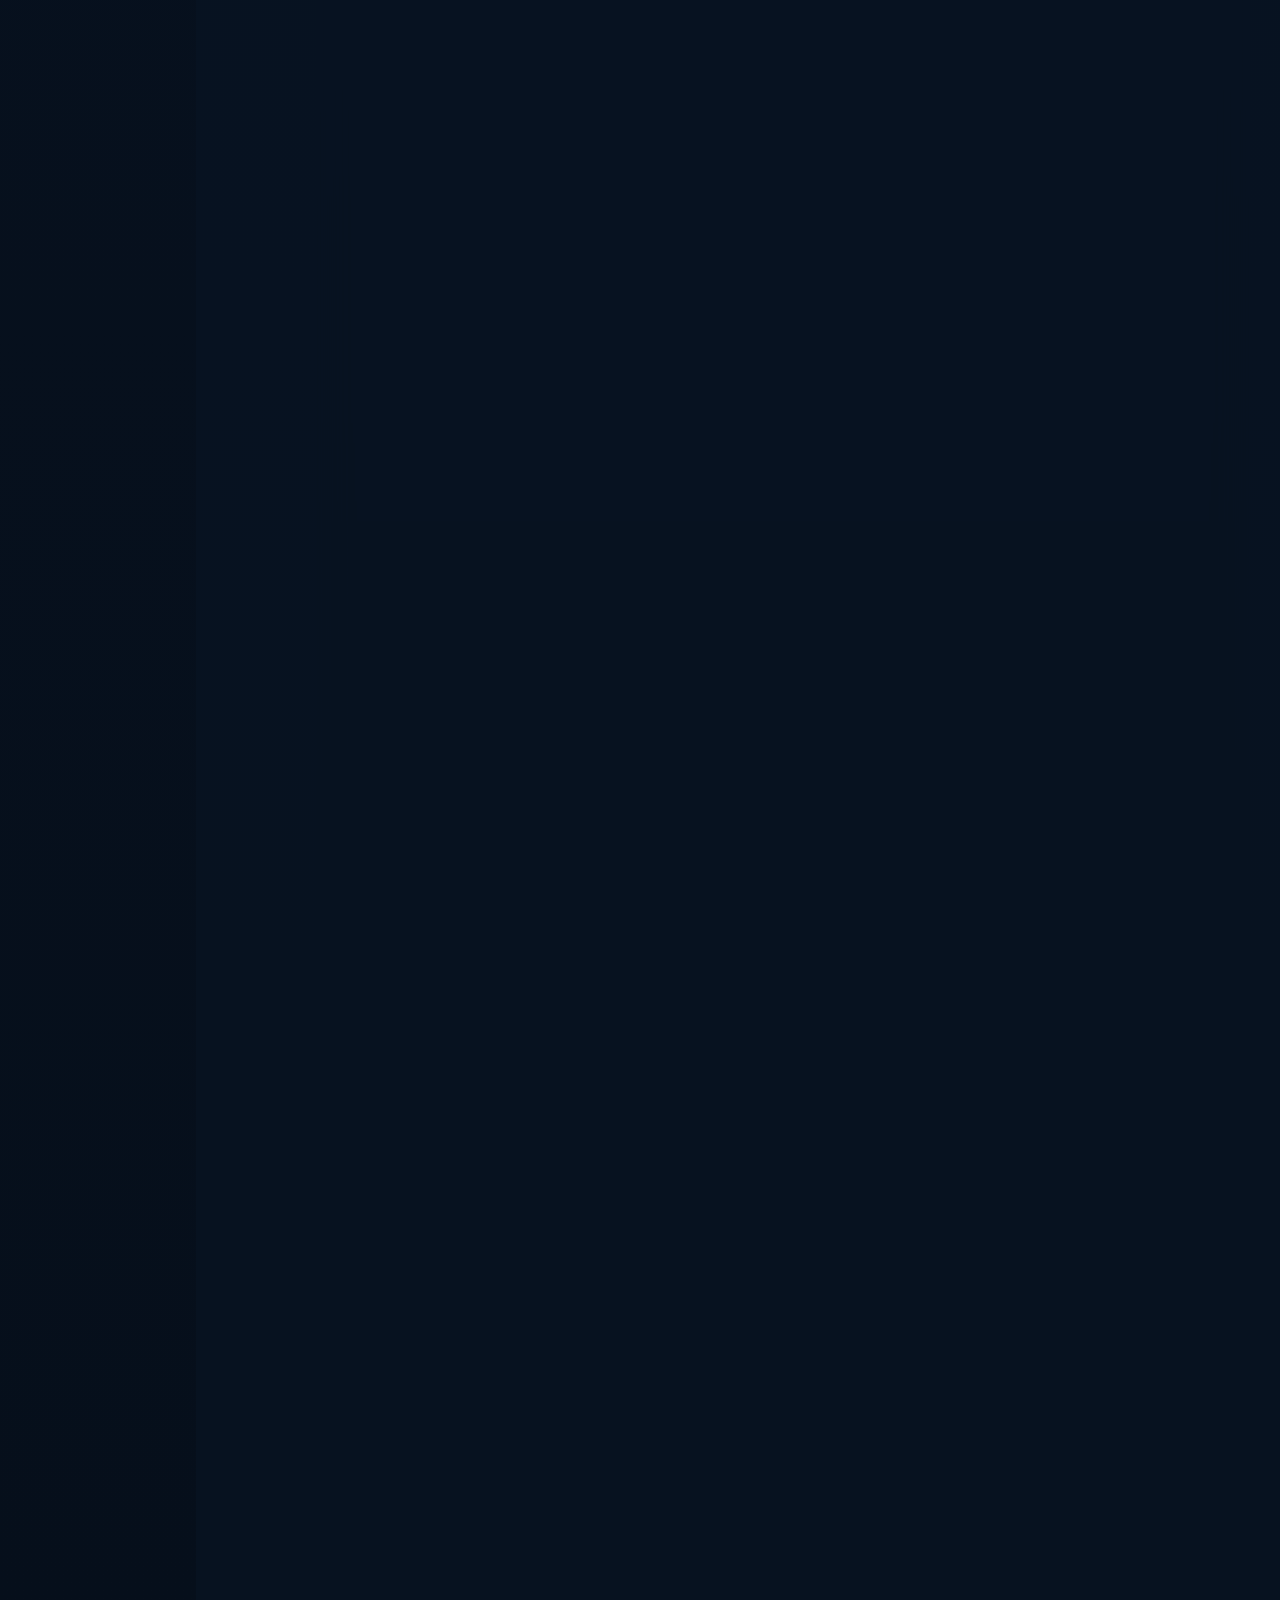
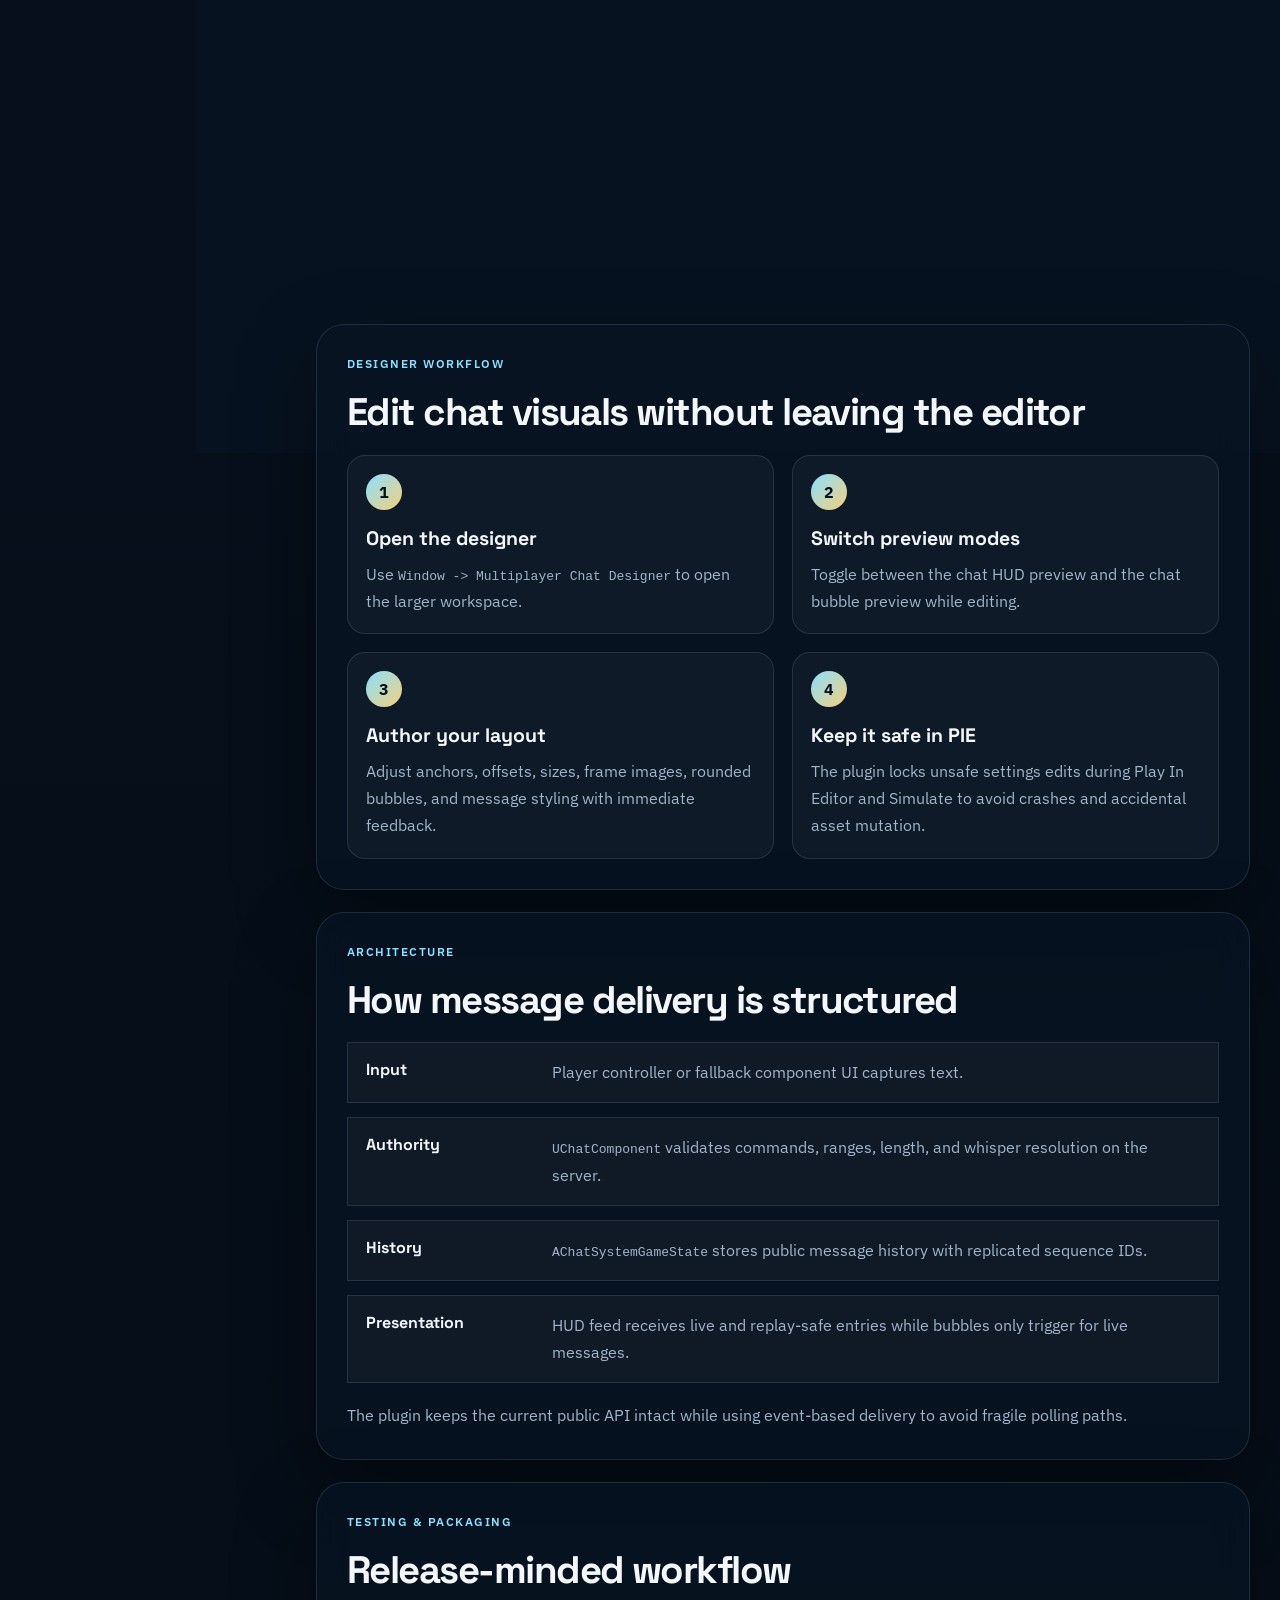
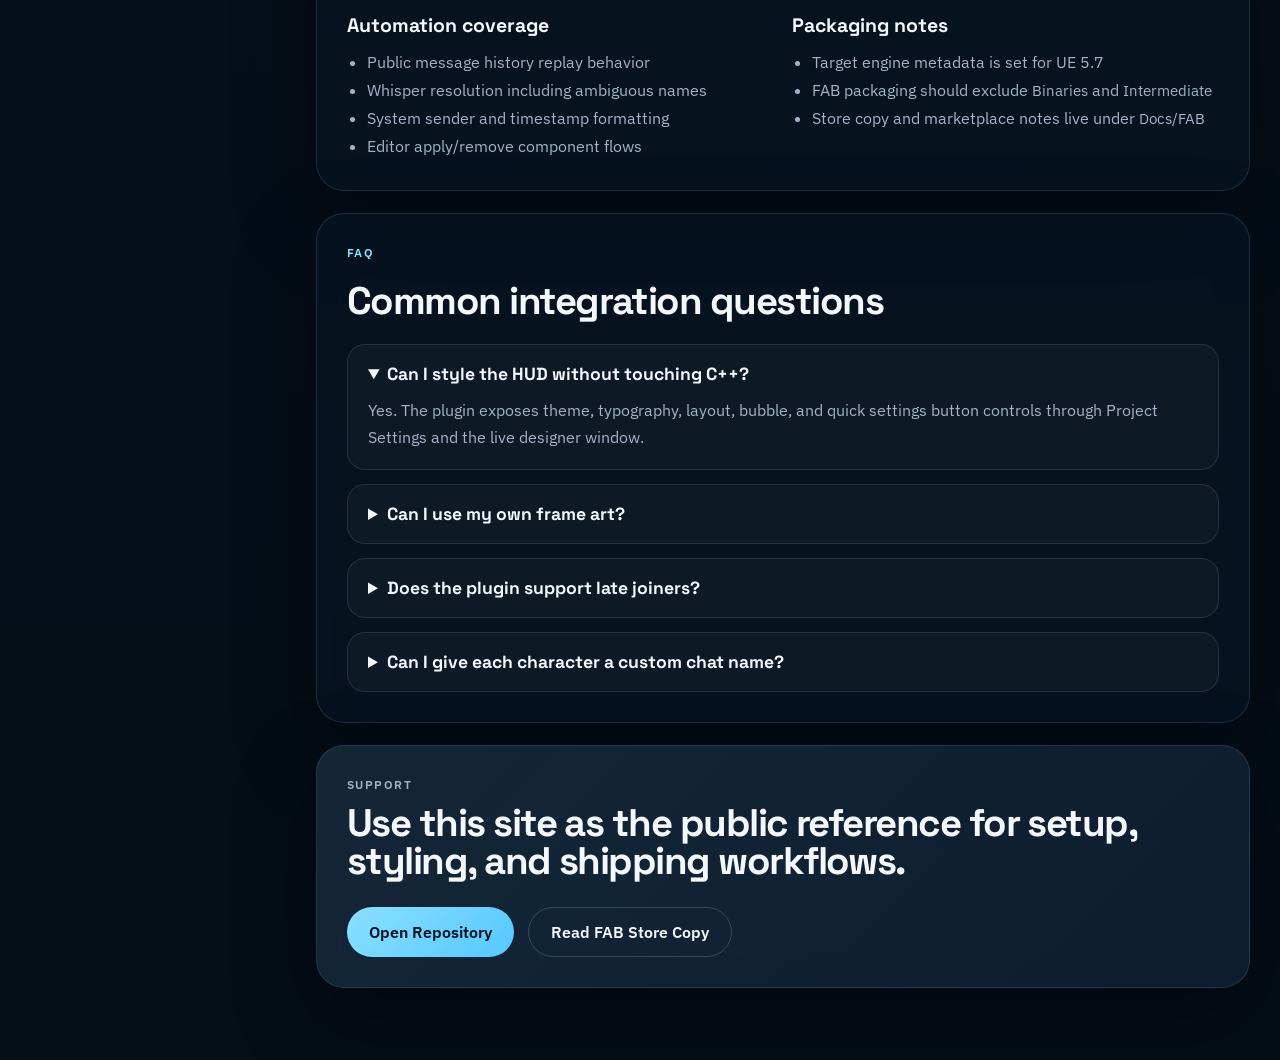
==== commit b786fddc: "Update installation docs and add settings guide" ====
--- a/index.html
+++ b/index.html
@@ -23,6 +23,7 @@
             </a>
             <nav class="topnav" aria-label="Primary">
                 <a href="#quick-start">Quick Start</a>
+                <a href="#settings-guide">Settings Guide</a>
                 <a href="#commands">Commands</a>
                 <a href="#designer">Designer</a>
                 <a href="#faq">FAQ</a>
@@ -42,7 +43,7 @@
                     </p>
                     <div class="hero-actions">
                         <a class="button button-primary" href="#quick-start">Start Integration</a>
-                        <a class="button button-secondary" href="#visual-systems">See Visual Systems</a>
+                        <a class="button button-secondary" href="#settings-guide">See Settings Guide</a>
                     </div>
                     <ul class="hero-points" aria-label="Highlights">
                         <li>Global, yell, whisper, text emotes, and animation emotes</li>
@@ -86,6 +87,7 @@
                             <a href="#quick-start">Quick Start</a>
                             <a href="#commands">Commands</a>
                             <a href="#visual-systems">Visual Systems</a>
+                            <a href="#settings-guide">Settings Guide</a>
                             <a href="#designer">Designer Workflow</a>
                             <a href="#architecture">Architecture</a>
                             <a href="#testing">Testing & Packaging</a>
@@ -125,32 +127,43 @@
                     <section id="quick-start" class="doc-section">
                         <div class="section-head">
                             <p class="eyebrow">Quick Start</p>
-                            <h2>Integrate the plugin into a project</h2>
+                            <h2>Install the plugin the same way your buyers will</h2>
                         </div>
                         <ol class="step-list">
-                            <li>Copy <code>Plugins/MultiplayerChatSystem</code> into your Unreal project.</li>
-                            <li>Enable the plugin in the <code>.uproject</code> or from the Unreal Editor.</li>
-                            <li>Use <code>AChatSystemGameState</code> as your chat-enabled <code>GameState</code>.</li>
-                            <li>Use <code>AChatSystemPlayerController</code> if you want the built-in controller path.</li>
-                            <li>Open <code>Project Settings → Plugins → Multiplayer Chat System → Chat Integration</code>.</li>
-                            <li>Select your playable pawn blueprint and press <strong>Apply Chat To Pawn</strong>.</li>
+                            <li>Open Epic Games Launcher and go to your FAB Library or Vault.</li>
+                            <li>Find <strong>Multiplayer Chat System</strong>, choose the Unreal Engine version you want to use, then download or install that build.</li>
+                            <li>Add the plugin to your target project from the Launcher library and open the project in Unreal.</li>
+                            <li>Enable the plugin if Unreal asks for activation or restart.</li>
+                            <li>Make your <code>GameState</code> inherit from <code>AChatSystemGameState</code>.</li>
+                            <li>Make your <code>PlayerController</code> inherit from <code>AChatSystemPlayerController</code>.</li>
+                            <li>Open <code>Project Settings -> Plugins -> Multiplayer Chat System -> Chat Integration</code>.</li>
+                            <li>Use the built-in selector or Auto-Detect to find your playable Pawn or Character Blueprint.</li>
+                            <li>Press <strong>Apply Chat To Pawn</strong> to add <code>UChatComponent</code> and <code>UChatBubbleComponent</code> to that blueprint.</li>
+                            <li>Create your chat input buttons or action mappings before testing in Play.</li>
+                            <li>Bind <code>OpenChat</code> to <code>FocusChatInput()</code> and <code>CloseChat</code> to <code>ReleaseChatInputFocus()</code>.</li>
+                            <li>Recommended default buttons: <code>Enter</code> to open or send chat, and <code>Escape</code> to close chat.</li>
                         </ol>
 
                         <div class="code-pair">
                             <div>
                                 <h3>Runtime classes</h3>
-                                <pre><code>GameState      → AChatSystemGameState
-PlayerController → AChatSystemPlayerController
-Pawn / Character → UChatComponent + UChatBubbleComponent</code></pre>
+                                <pre><code>GameState -> AChatSystemGameState
+PlayerController -> AChatSystemPlayerController
+Pawn / Character -> UChatComponent + UChatBubbleComponent</code></pre>
                             </div>
                             <div>
                                 <h3>Input expectation</h3>
-                                <pre><code>OpenChat   → FocusChatInput()
-CloseChat  → ReleaseChatInputFocus()
-Enter      → submit message
-Esc        → exit chat mode (if enabled)</code></pre>
-                            </div>
-                        </div>
+                                <pre><code>OpenChat  -> FocusChatInput()
+CloseChat -> ReleaseChatInputFocus()
+Enter -> submit message
+Escape -> exit chat mode (if enabled)</code></pre>
+                            </div>
+                        </div>
+
+                        <p class="note">
+                            Input mappings are not auto-created by the plugin. The recommended flow is to define your chat buttons first,
+                            then test focus, send, and close behavior in Play.
+                        </p>
                     </section>
 
                     <section id="commands" class="doc-section">
@@ -212,7 +225,7 @@
                             </article>
                             <article>
                                 <h3>Quick Settings</h3>
-                                <p>Players can locally adjust animation, feed opacity, input field opacity, idle fade, and spacing without changing your authored theme.</p>
+                                <p>Players can locally adjust animation, feed opacity, idle fade, and spacing without changing your authored theme.</p>
                             </article>
                         </div>
                         <div class="callout">
@@ -221,6 +234,108 @@
                         </div>
                     </section>
 
+                    <section id="settings-guide" class="doc-section">
+                        <div class="section-head">
+                            <p class="eyebrow">Settings Guide</p>
+                            <h2>What each editor block controls</h2>
+                        </div>
+                        <div class="guide-intro">
+                            <p>
+                                The screenshots below follow the same order as the in-editor workflow. Use them as a quick visual reference while
+                                tuning the HUD, messages, quick settings gear button, integration, and world chat bubbles.
+                            </p>
+                        </div>
+
+                        <div class="guide-stack">
+                            <article class="guide-card">
+                                <div class="guide-media">
+                                    <img src="./assets/designer-01-hud-theme.png" alt="Theme, HUD frame, and layout settings in the Multiplayer Chat System designer.">
+                                </div>
+                                <div class="guide-copy">
+                                    <p class="guide-kicker">Screenshot 1</p>
+                                    <h3>Theme, frame image, and HUD layout</h3>
+                                    <p>This block defines the overall look of the chat window before you start tuning the smaller details.</p>
+                                    <ul class="feature-list">
+                                        <li><strong>Theme</strong> switches between built-in presets or your current custom override.</li>
+                                        <li><strong>HUD Frame Image</strong> selects the PNG frame loaded from <code>Resources/Widget</code>.</li>
+                                        <li><strong>Overall Scale</strong> scales the full chat HUD at once.</li>
+                                        <li><strong>Widget Size</strong> changes the total width and height of the chat container.</li>
+                                        <li><strong>Positioning Mode</strong> decides how placement is calculated, including anchor-based setups.</li>
+                                        <li><strong>Feed Placement</strong> and <strong>Input Placement</strong> control where the message list and input bar sit inside the frame.</li>
+                                        <li><strong>Feed Padding</strong> and <strong>Input Padding</strong> add breathing room around those areas.</li>
+                                        <li><strong>Feed Background Opacity</strong> and <strong>Input Field Opacity</strong> control how visible those inner surfaces are.</li>
+                                        <li><strong>Chat Frame In Front</strong> decides whether the frame art renders over the message feed.</li>
+                                        <li><strong>Collapsed Box Scale</strong> and <strong>Hide Feed When Collapsed</strong> shape the minimized state.</li>
+                                    </ul>
+                                </div>
+                            </article>
+
+                            <article class="guide-card">
+                                <div class="guide-media">
+                                    <img src="./assets/designer-02-messages-input-startup.png" alt="Messages, input behavior, and startup settings in the Multiplayer Chat System designer.">
+                                </div>
+                                <div class="guide-copy">
+                                    <p class="guide-kicker">Screenshot 2</p>
+                                    <h3>Message cards, input behavior, and startup text</h3>
+                                    <p>This area controls readability, how the chat feels while typing, and what players see when a session starts.</p>
+                                    <ul class="feature-list">
+                                        <li><strong>Entry Spacing</strong> and <strong>Accent Width</strong> tune the rhythm and left accent bar of each message row.</li>
+                                        <li><strong>Content Padding</strong> adds internal spacing inside each entry card.</li>
+                                        <li><strong>Entry Background Opacity</strong> controls how strong the message card surface appears.</li>
+                                        <li><strong>Channel Badge Opacity</strong> makes the channel tags stronger or more subtle.</li>
+                                        <li><strong>Sender Text Color</strong> and <strong>Timestamp Text Color</strong> let you push readability or art direction.</li>
+                                        <li><strong>Open Chat on Enter</strong>, <strong>Keep Focus After Send</strong>, and <strong>Close Chat on Escape</strong> shape the basic typing loop.</li>
+                                        <li><strong>Enable Input History</strong> and <strong>Enable Autocomplete</strong> enable quality-of-life chat behavior.</li>
+                                        <li><strong>Animate Chat HUD</strong> and <strong>Fade Minimized Chat When Idle</strong> control motion and idle fading.</li>
+                                        <li><strong>Minimized Idle Delay</strong> and <strong>Minimized Idle Opacity</strong> define when the minimized HUD fades and how far it fades.</li>
+                                        <li><strong>Show Welcome Message in Play</strong>, <strong>System Sender Name</strong>, and <strong>Welcome Message Lines</strong> configure the startup system feed.</li>
+                                    </ul>
+                                </div>
+                            </article>
+
+                            <article class="guide-card">
+                                <div class="guide-media">
+                                    <img src="./assets/designer-03-quicksettings-integration-world.png" alt="Quick settings button, chat integration, and world bubble settings in the Multiplayer Chat System designer.">
+                                </div>
+                                <div class="guide-copy">
+                                    <p class="guide-kicker">Screenshot 3</p>
+                                    <h3>Quick settings button, character integration, and bubble body</h3>
+                                    <p>This block connects the plugin to your playable character and defines how the world bubble behaves in 3D space.</p>
+                                    <ul class="feature-list">
+                                        <li><strong>Custom Icon PNG</strong> lets you swap the gear icon for your own image.</li>
+                                        <li><strong>Button Offset</strong> moves the quick settings button inside the HUD frame.</li>
+                                        <li><strong>Button Size</strong> changes the button dimensions without resizing the entire chat.</li>
+                                        <li><strong>Background Color</strong> and <strong>Background Opacity</strong> control the gear button plate behind the icon.</li>
+                                        <li><strong>Play Character / Pawn</strong>, <strong>Auto-Detect</strong>, and <strong>Refresh</strong> define which blueprint receives the chat components.</li>
+                                        <li><strong>Use Selected Pawn in Play</strong> applies the currently selected character choice at runtime.</li>
+                                        <li><strong>Apply Chat To Pawn</strong> adds the plugin components, while <strong>Remove Chat From Pawn</strong> removes them explicitly.</li>
+                                        <li><strong>Enable Chat Bubble</strong> turns world bubbles on or off globally.</li>
+                                        <li><strong>World Scale</strong>, <strong>Height Offset</strong>, <strong>Visible Duration</strong>, and <strong>Fade Duration</strong> define size, position, and lifetime.</li>
+                                        <li><strong>Max Width</strong>, <strong>Padding</strong>, <strong>Background Color</strong>, <strong>Background Opacity</strong>, and <strong>Corner Radius</strong> shape the bubble body itself.</li>
+                                    </ul>
+                                </div>
+                            </article>
+
+                            <article class="guide-card">
+                                <div class="guide-media">
+                                    <img src="./assets/designer-04-bubble-text.png" alt="Bubble text settings in the Multiplayer Chat System designer.">
+                                </div>
+                                <div class="guide-copy">
+                                    <p class="guide-kicker">Screenshot 4</p>
+                                    <h3>Bubble text styling</h3>
+                                    <p>This final block controls how the player name and message text are drawn inside each world bubble.</p>
+                                    <ul class="feature-list">
+                                        <li><strong>Show Speaker Name</strong> toggles the name label on or off.</li>
+                                        <li><strong>Tint Message By Type</strong> lets different chat types influence the bubble text color treatment.</li>
+                                        <li><strong>Speaker Font Size</strong> controls the name size.</li>
+                                        <li><strong>Message Font Size</strong> controls the body text size.</li>
+                                        <li><strong>Speaker Color</strong> sets the base name color when type tinting is not overriding it.</li>
+                                    </ul>
+                                </div>
+                            </article>
+                        </div>
+                    </section>
+
                     <section id="designer" class="doc-section">
                         <div class="section-head">
                             <p class="eyebrow">Designer Workflow</p>
@@ -230,7 +345,7 @@
                             <div>
                                 <span>1</span>
                                 <h3>Open the designer</h3>
-                                <p>Use <code>Window → Multiplayer Chat Designer</code> to open the larger workspace.</p>
+                                <p>Use <code>Window -> Multiplayer Chat Designer</code> to open the larger workspace.</p>
                             </div>
                             <div>
                                 <span>2</span>
@@ -332,13 +447,13 @@
                     <section class="doc-section final-cta">
                         <p class="eyebrow">Support</p>
                         <h2>Use this site as the public reference for setup, styling, and shipping workflows.</h2>
-                    <div class="hero-actions">
-                        <a class="button button-primary" href="https://github.com/spirit122/MultiplayerChatSystem" target="_blank" rel="noreferrer">Open Repository</a>
-                        <a class="button button-secondary" href="https://github.com/spirit122/MultiplayerChatSystem/blob/main/Docs/FAB/FAB_Store_Copy_EN.md" target="_blank" rel="noreferrer">Read FAB Store Copy</a>
-                    </div>
-                </section>
-            </div>
-        </section>
+                        <div class="hero-actions">
+                            <a class="button button-primary" href="https://github.com/spirit122/MultiplayerChatSystem" target="_blank" rel="noreferrer">Open Repository</a>
+                            <a class="button button-secondary" href="https://github.com/spirit122/MultiplayerChatSystem/blob/main/Docs/FAB/FAB_Store_Copy_EN.md" target="_blank" rel="noreferrer">Read FAB Store Copy</a>
+                        </div>
+                    </section>
+                </div>
+            </section>
         </main>
     </div>
 
--- a/styles.css
+++ b/styles.css
@@ -532,6 +532,70 @@
     line-height: 1.7;
 }
 
+.guide-intro p {
+    margin: 0;
+    max-width: 72ch;
+    color: var(--muted);
+    line-height: 1.75;
+}
+
+.guide-stack {
+    display: grid;
+    gap: 22px;
+    margin-top: 24px;
+}
+
+.guide-card {
+    display: grid;
+    grid-template-columns: minmax(0, 1.05fr) minmax(320px, 0.95fr);
+    gap: 22px;
+    padding: 22px;
+    border: 1px solid var(--line);
+    border-radius: var(--radius-md);
+    background: rgba(255, 255, 255, 0.03);
+}
+
+.guide-media {
+    overflow: hidden;
+    border-radius: 16px;
+    border: 1px solid var(--line);
+    background: rgba(3, 10, 18, 0.92);
+    box-shadow: inset 0 1px 0 rgba(255, 255, 255, 0.03);
+}
+
+.guide-media img {
+    display: block;
+    width: 100%;
+    height: auto;
+}
+
+.guide-copy {
+    display: grid;
+    align-content: start;
+    gap: 12px;
+}
+
+.guide-kicker {
+    margin: 0;
+    color: var(--accent);
+    text-transform: uppercase;
+    letter-spacing: 0.1em;
+    font-size: 0.76rem;
+    font-weight: 700;
+}
+
+.guide-copy h3 {
+    margin: 0;
+    font-family: "Space Grotesk", sans-serif;
+    font-size: 1.34rem;
+}
+
+.guide-copy p {
+    margin: 0;
+    color: var(--muted);
+    line-height: 1.75;
+}
+
 .architecture {
     display: grid;
     gap: 14px;
@@ -614,6 +678,10 @@
         grid-template-columns: 1fr;
     }
 
+    .guide-card {
+        grid-template-columns: 1fr;
+    }
+
     .arch-row {
         grid-template-columns: 1fr;
     }
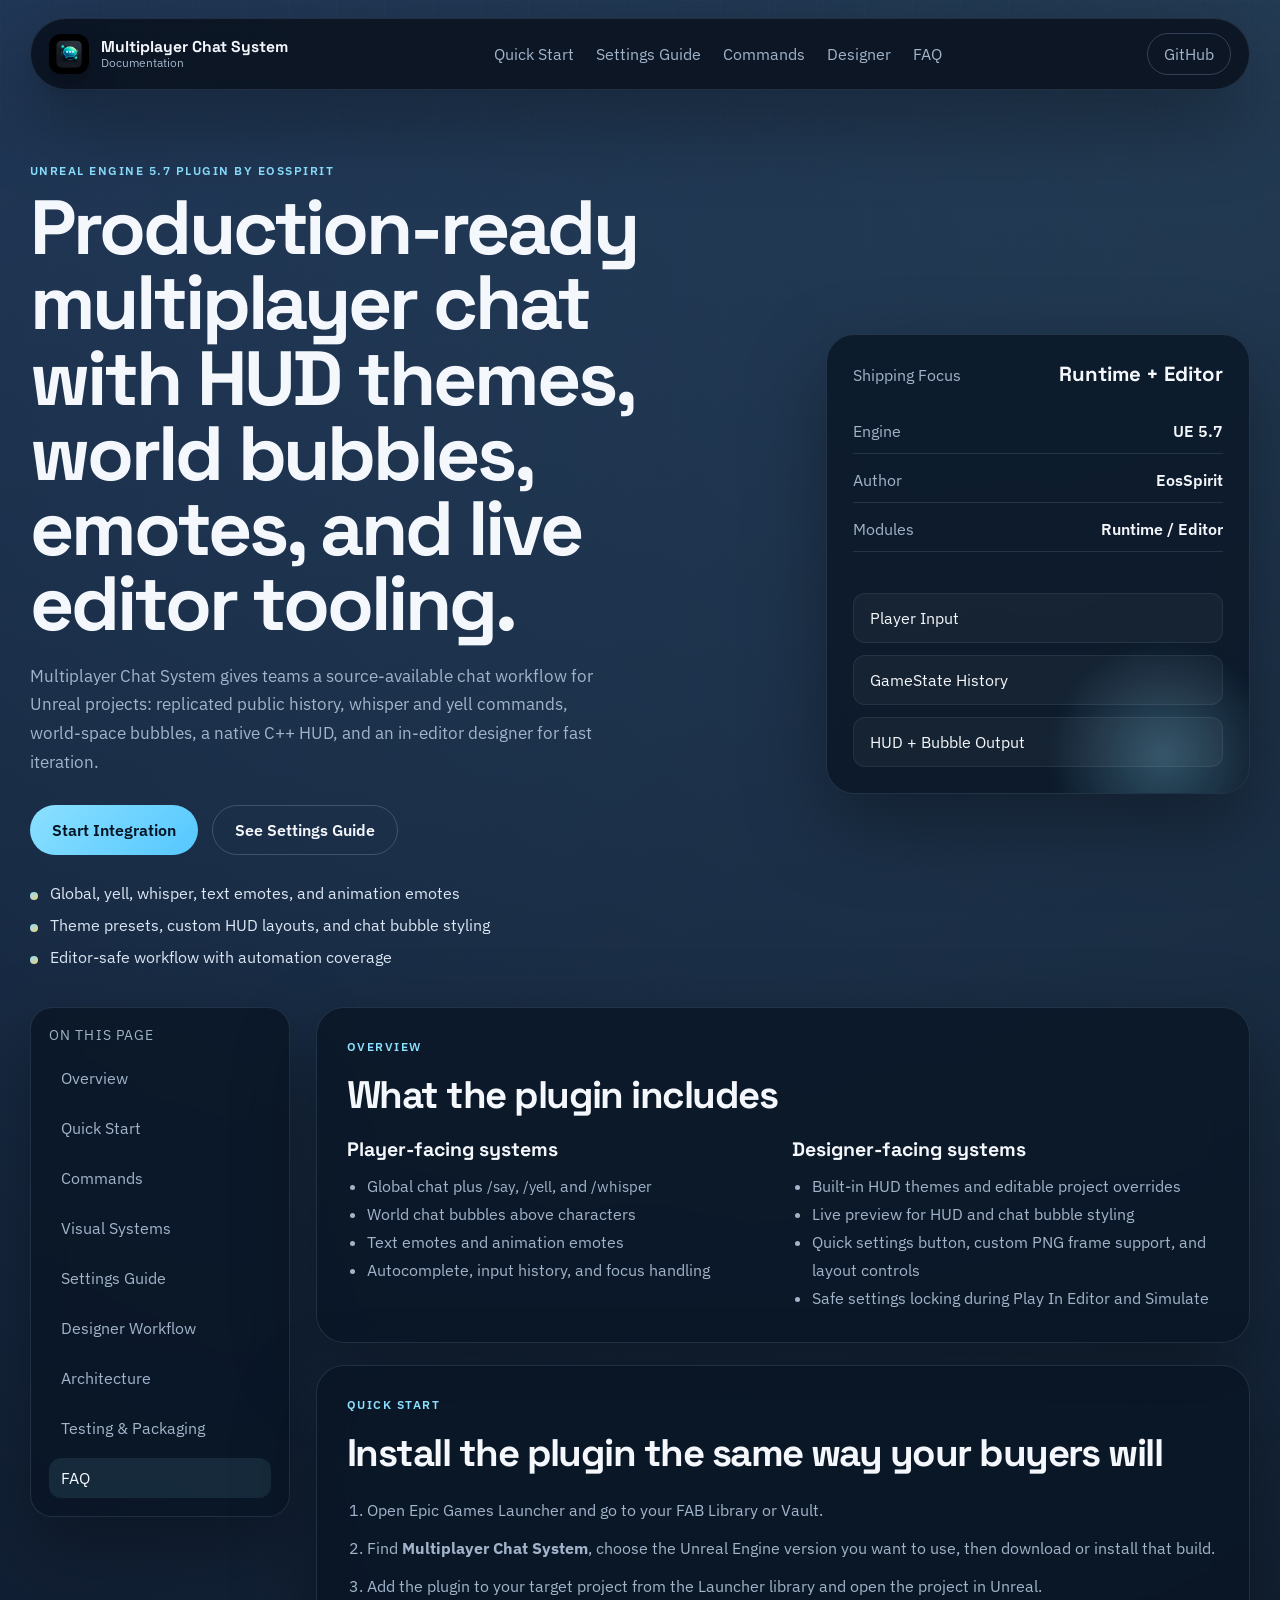
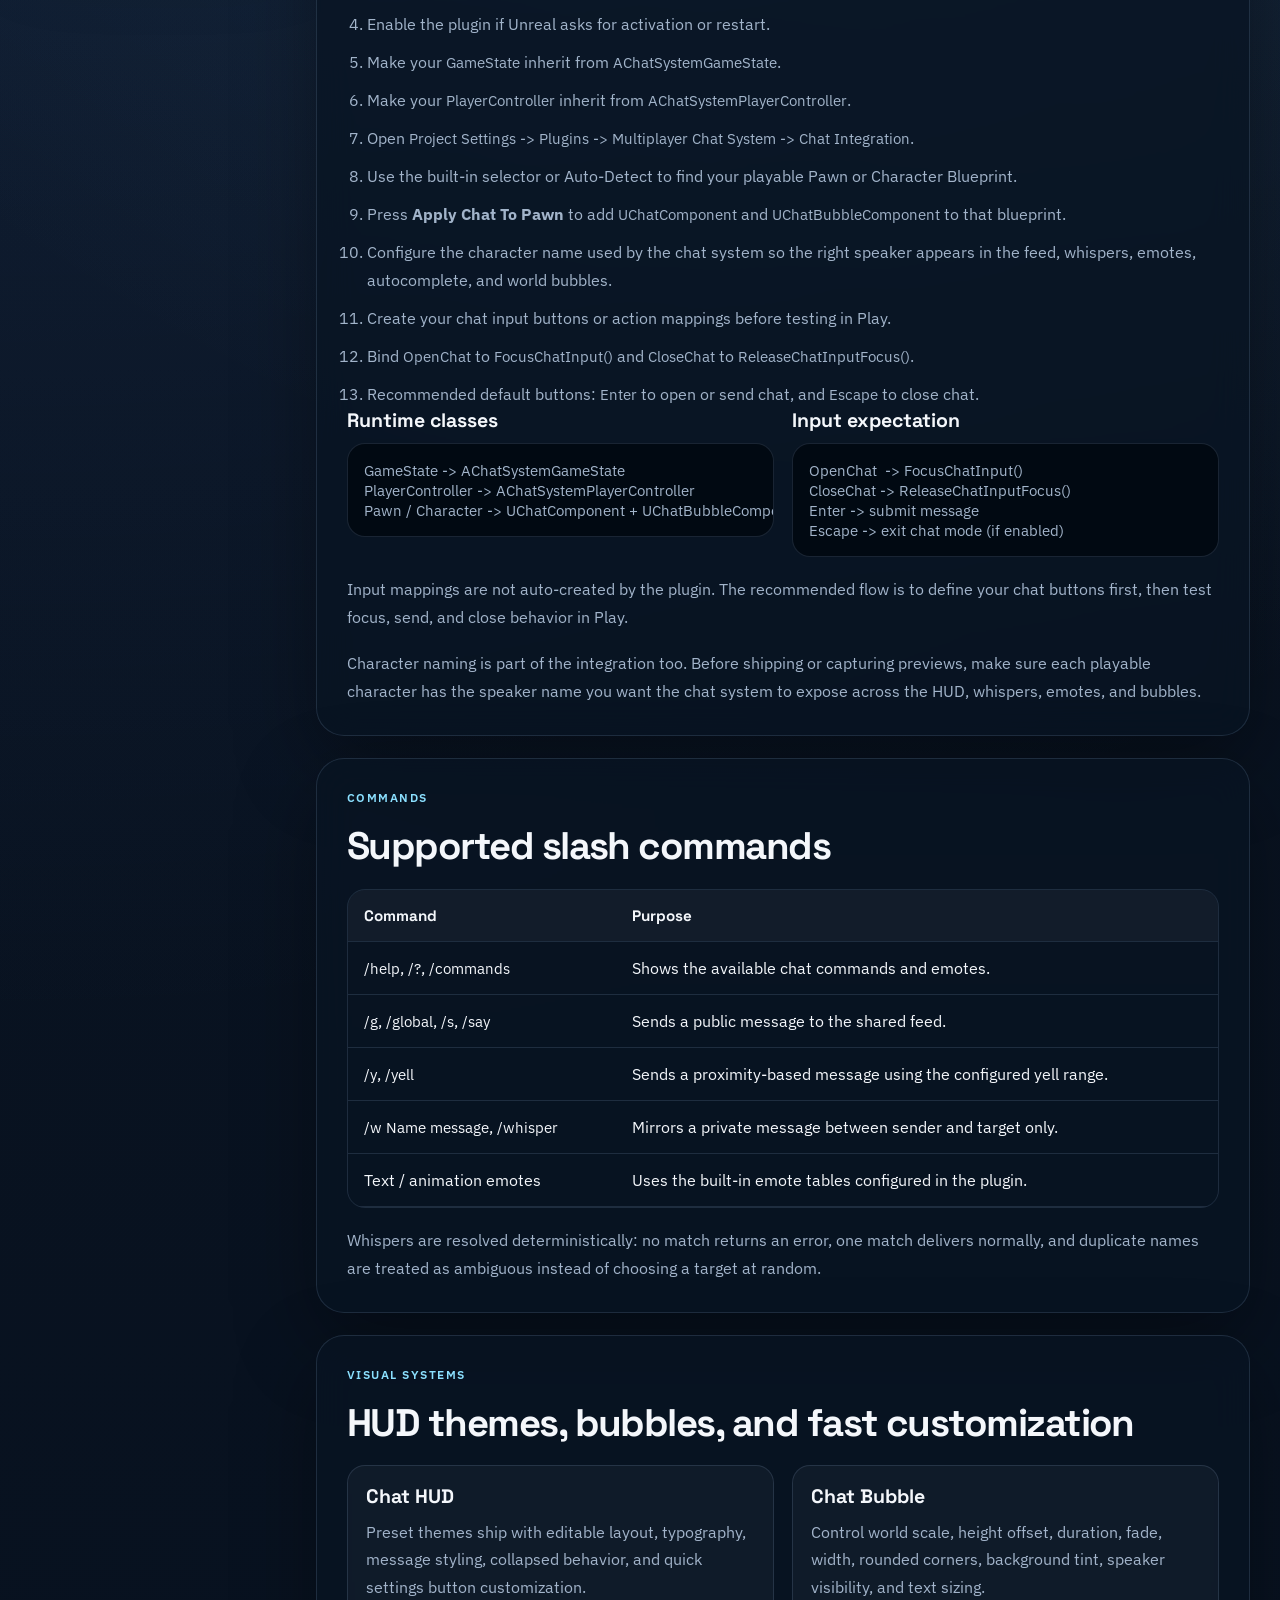
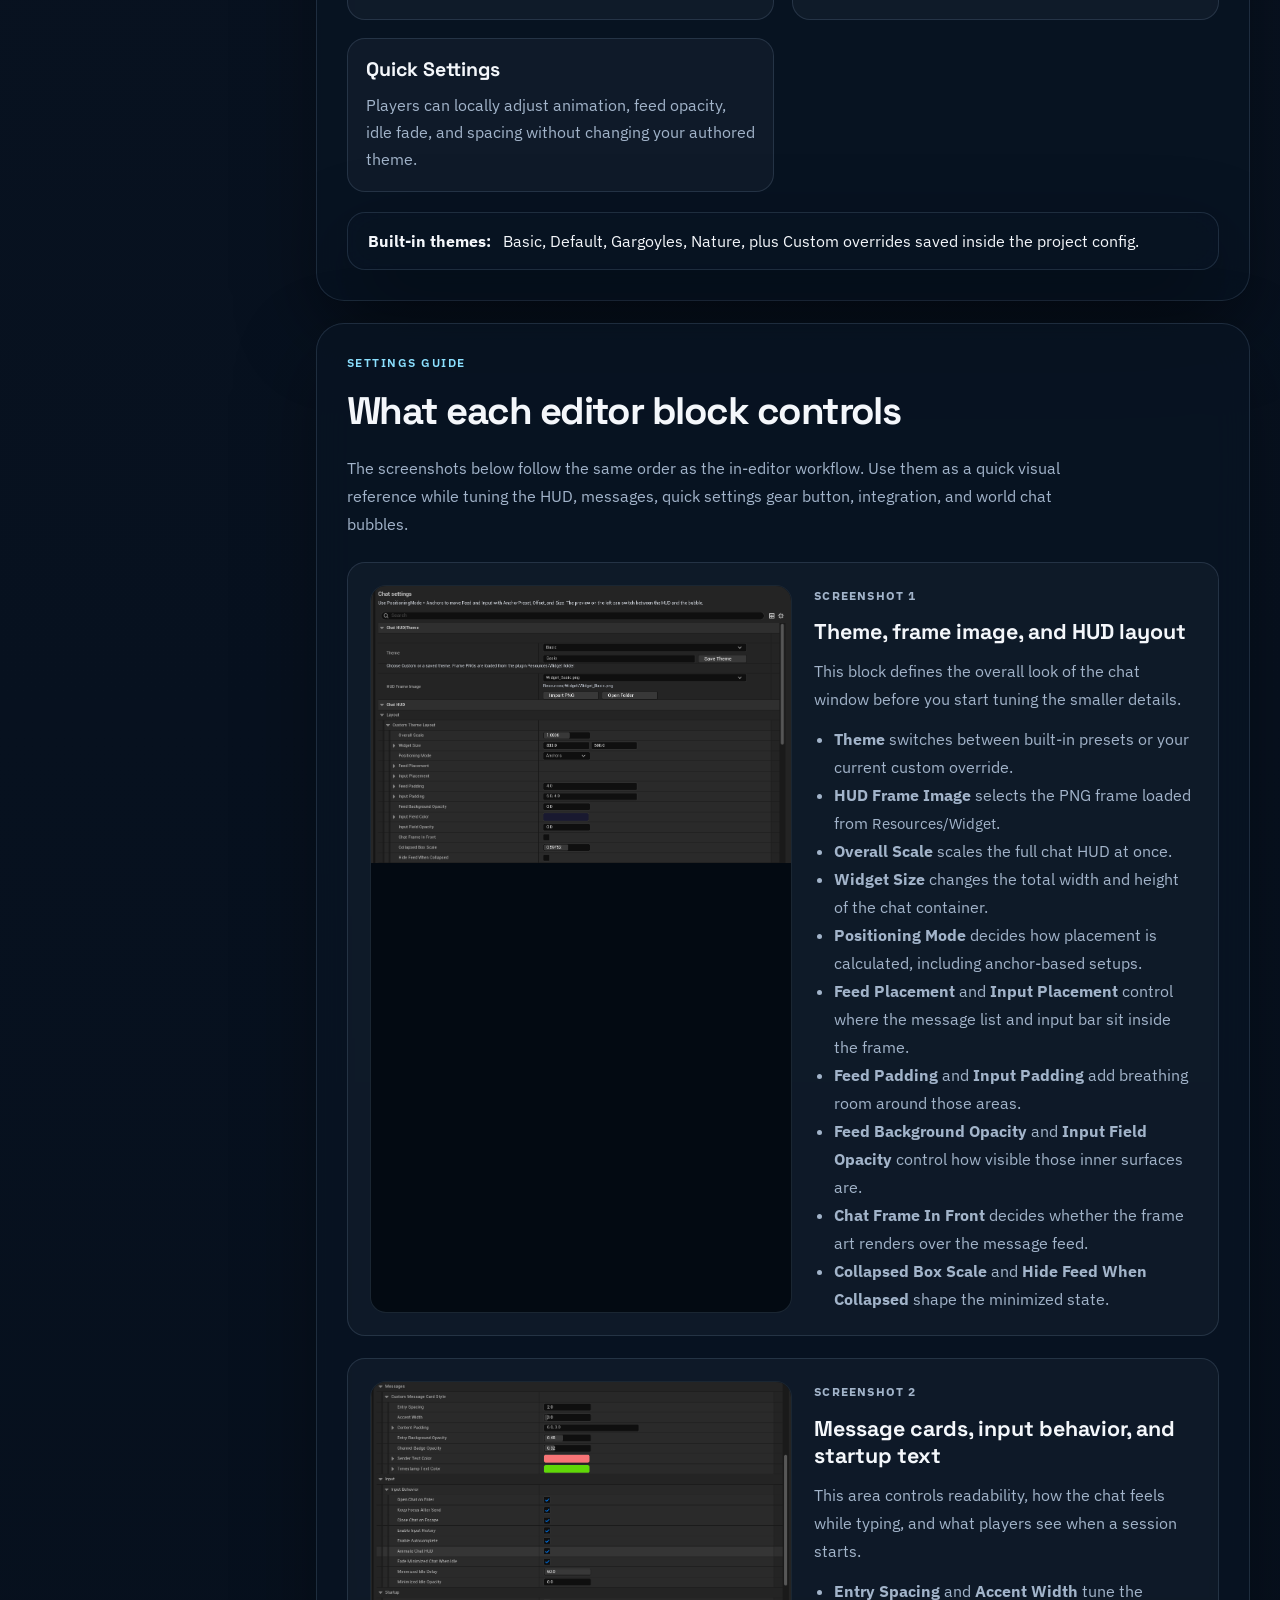
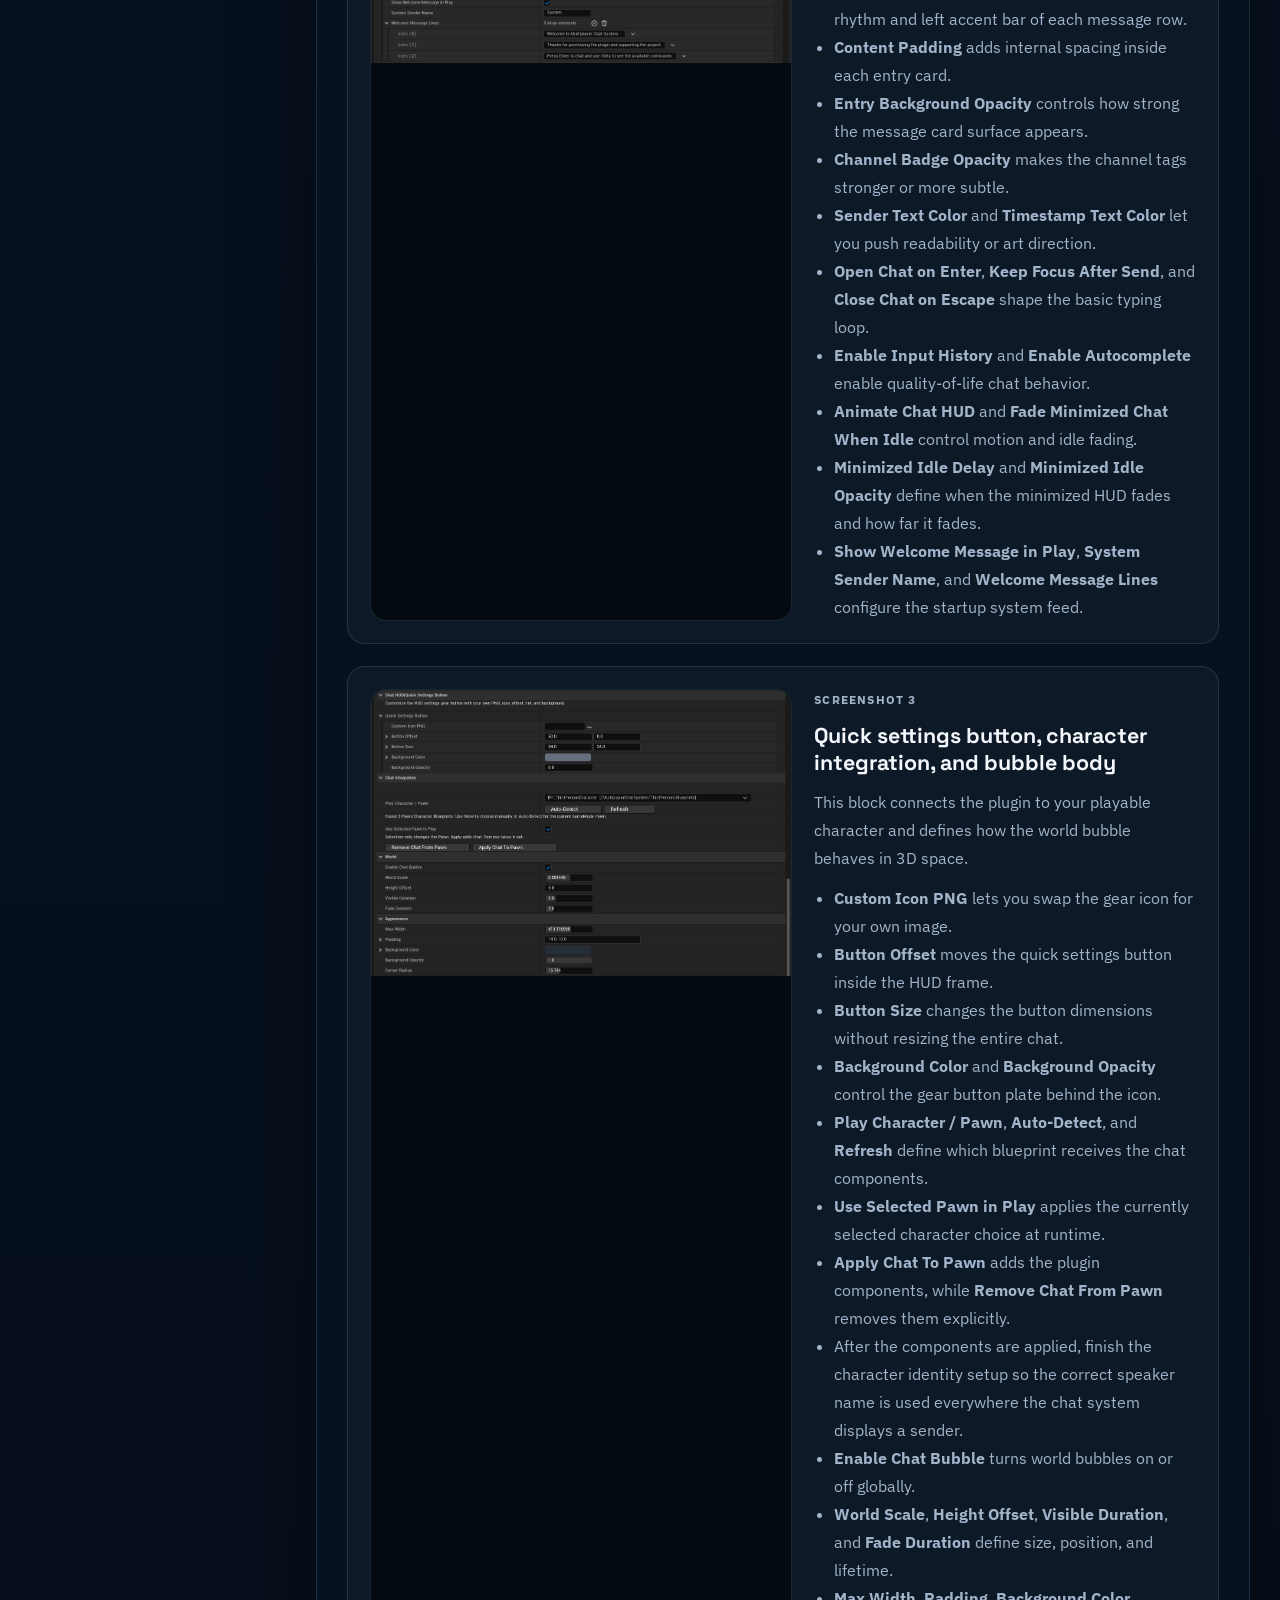
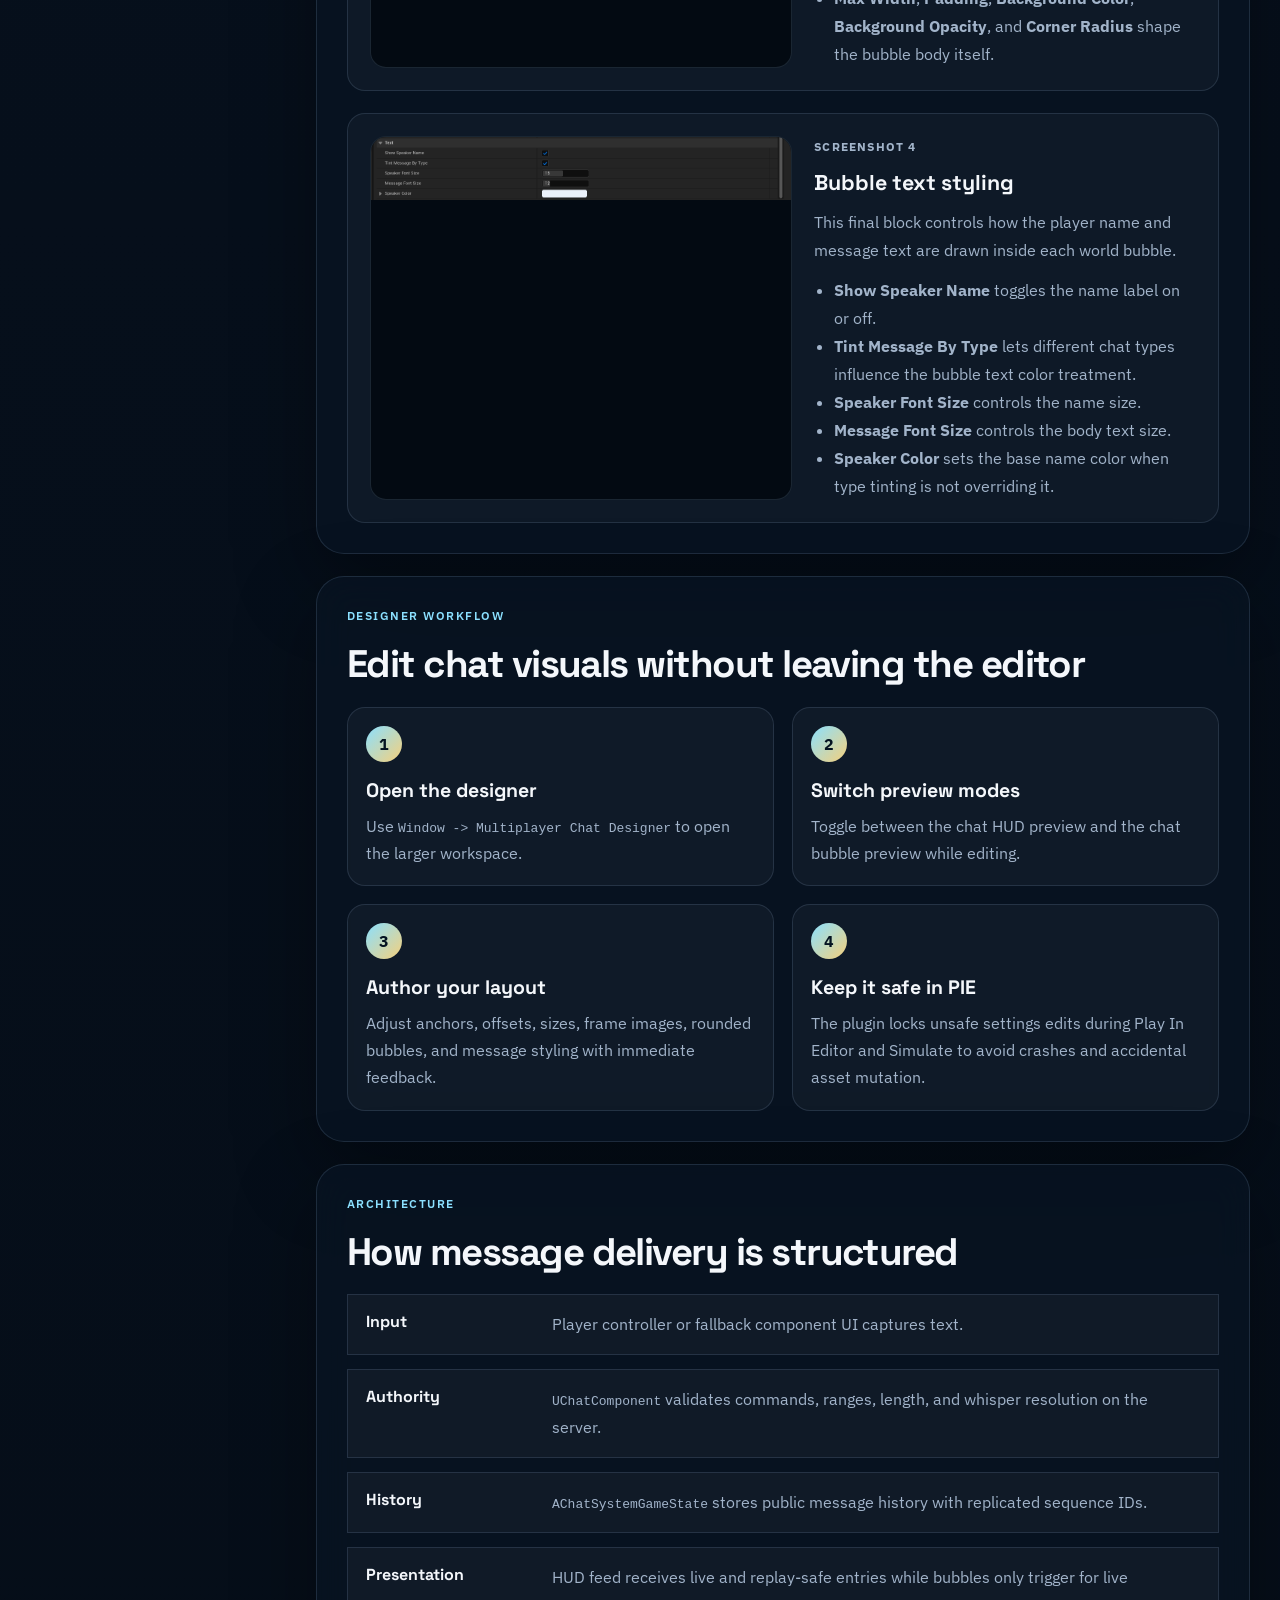
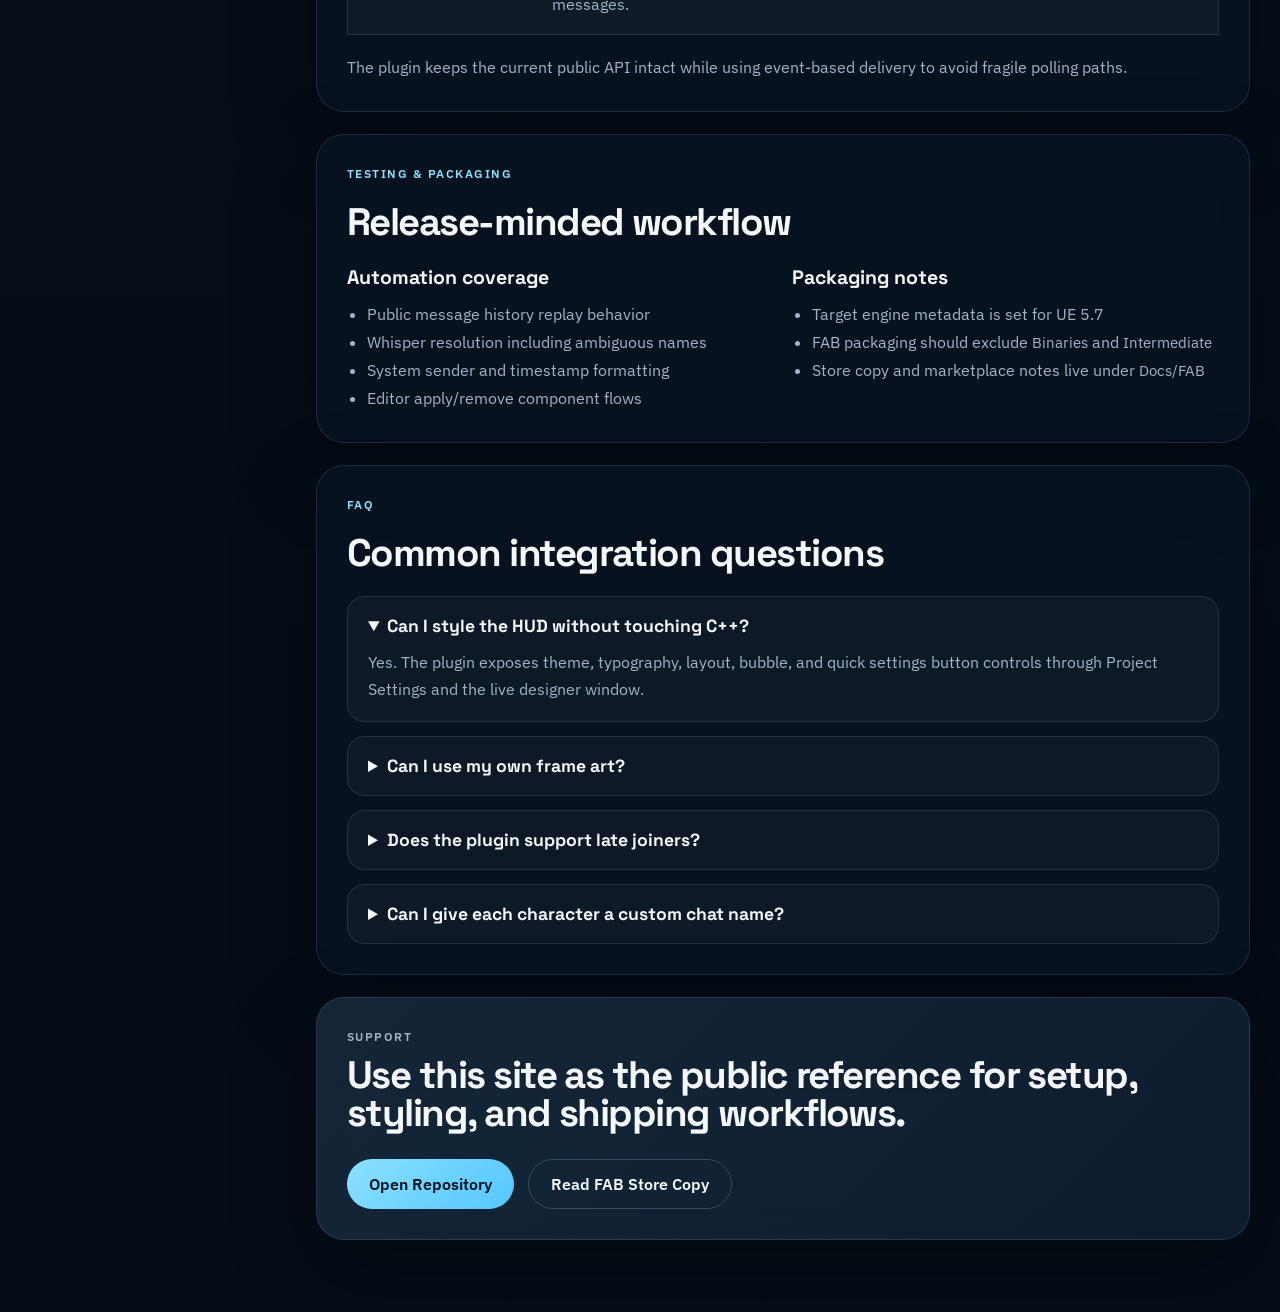
==== commit 9612dae6: "Document character name integration" ====
--- a/index.html
+++ b/index.html
@@ -139,6 +139,7 @@
                             <li>Open <code>Project Settings -> Plugins -> Multiplayer Chat System -> Chat Integration</code>.</li>
                             <li>Use the built-in selector or Auto-Detect to find your playable Pawn or Character Blueprint.</li>
                             <li>Press <strong>Apply Chat To Pawn</strong> to add <code>UChatComponent</code> and <code>UChatBubbleComponent</code> to that blueprint.</li>
+                            <li>Configure the character name used by the chat system so the right speaker appears in the feed, whispers, emotes, autocomplete, and world bubbles.</li>
                             <li>Create your chat input buttons or action mappings before testing in Play.</li>
                             <li>Bind <code>OpenChat</code> to <code>FocusChatInput()</code> and <code>CloseChat</code> to <code>ReleaseChatInputFocus()</code>.</li>
                             <li>Recommended default buttons: <code>Enter</code> to open or send chat, and <code>Escape</code> to close chat.</li>
@@ -163,6 +164,10 @@
                         <p class="note">
                             Input mappings are not auto-created by the plugin. The recommended flow is to define your chat buttons first,
                             then test focus, send, and close behavior in Play.
+                        </p>
+                        <p class="note">
+                            Character naming is part of the integration too. Before shipping or capturing previews, make sure each playable character
+                            has the speaker name you want the chat system to expose across the HUD, whispers, emotes, and bubbles.
                         </p>
                     </section>
 
@@ -309,6 +314,7 @@
                                         <li><strong>Play Character / Pawn</strong>, <strong>Auto-Detect</strong>, and <strong>Refresh</strong> define which blueprint receives the chat components.</li>
                                         <li><strong>Use Selected Pawn in Play</strong> applies the currently selected character choice at runtime.</li>
                                         <li><strong>Apply Chat To Pawn</strong> adds the plugin components, while <strong>Remove Chat From Pawn</strong> removes them explicitly.</li>
+                                        <li>After the components are applied, finish the character identity setup so the correct speaker name is used everywhere the chat system displays a sender.</li>
                                         <li><strong>Enable Chat Bubble</strong> turns world bubbles on or off globally.</li>
                                         <li><strong>World Scale</strong>, <strong>Height Offset</strong>, <strong>Visible Duration</strong>, and <strong>Fade Duration</strong> define size, position, and lifetime.</li>
                                         <li><strong>Max Width</strong>, <strong>Padding</strong>, <strong>Background Color</strong>, <strong>Background Opacity</strong>, and <strong>Corner Radius</strong> shape the bubble body itself.</li>
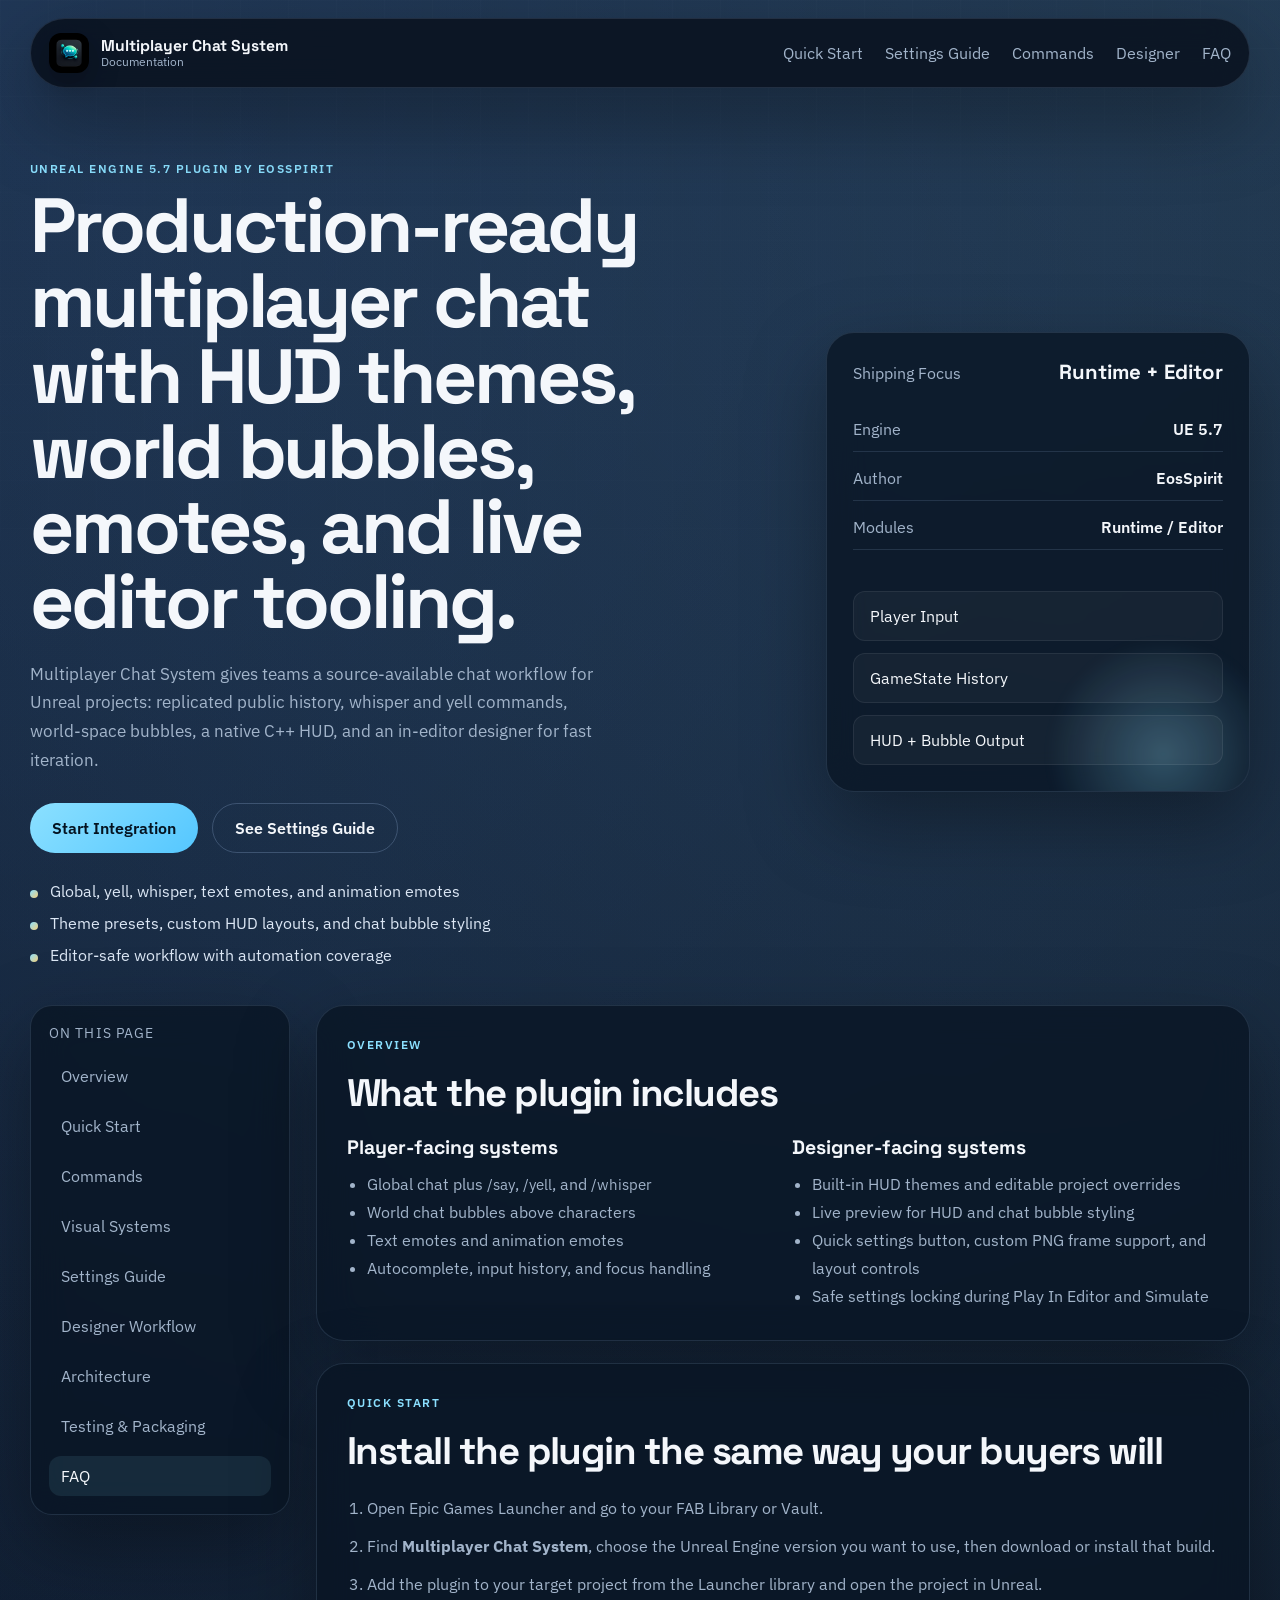
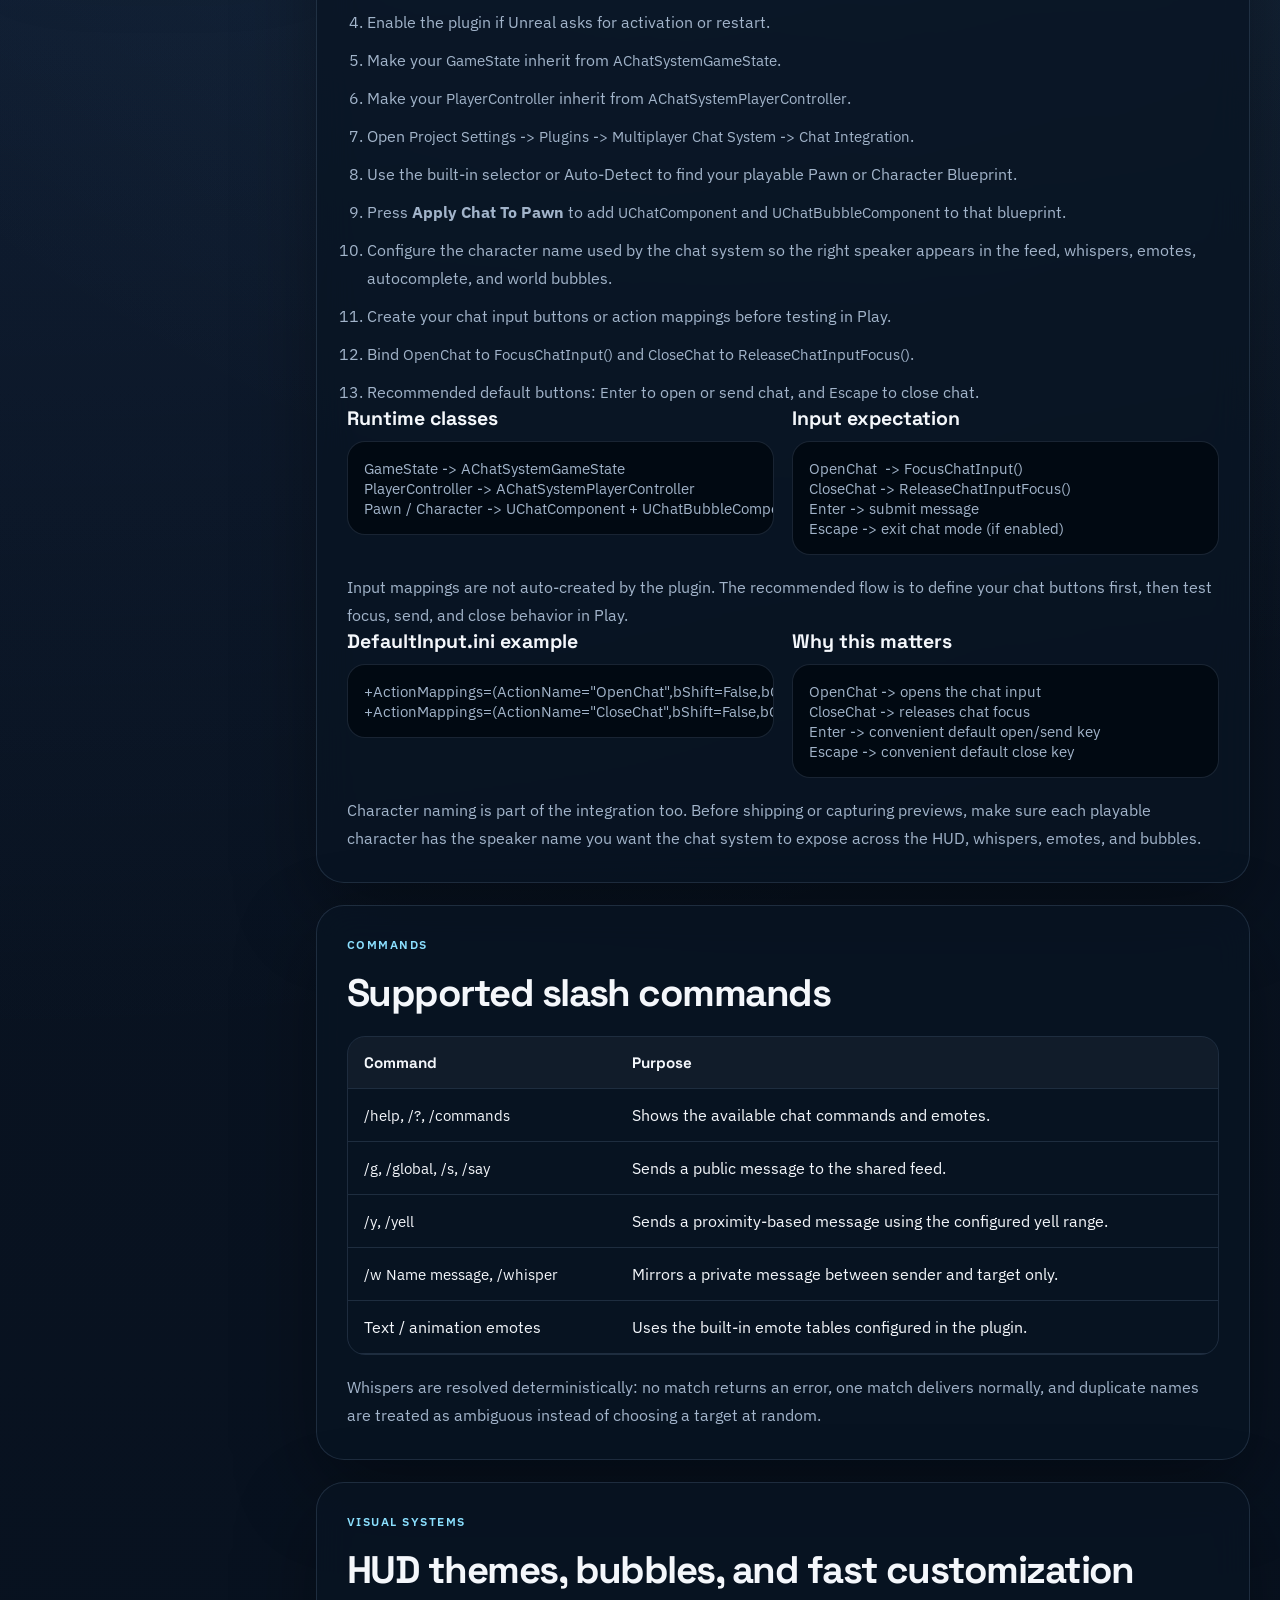
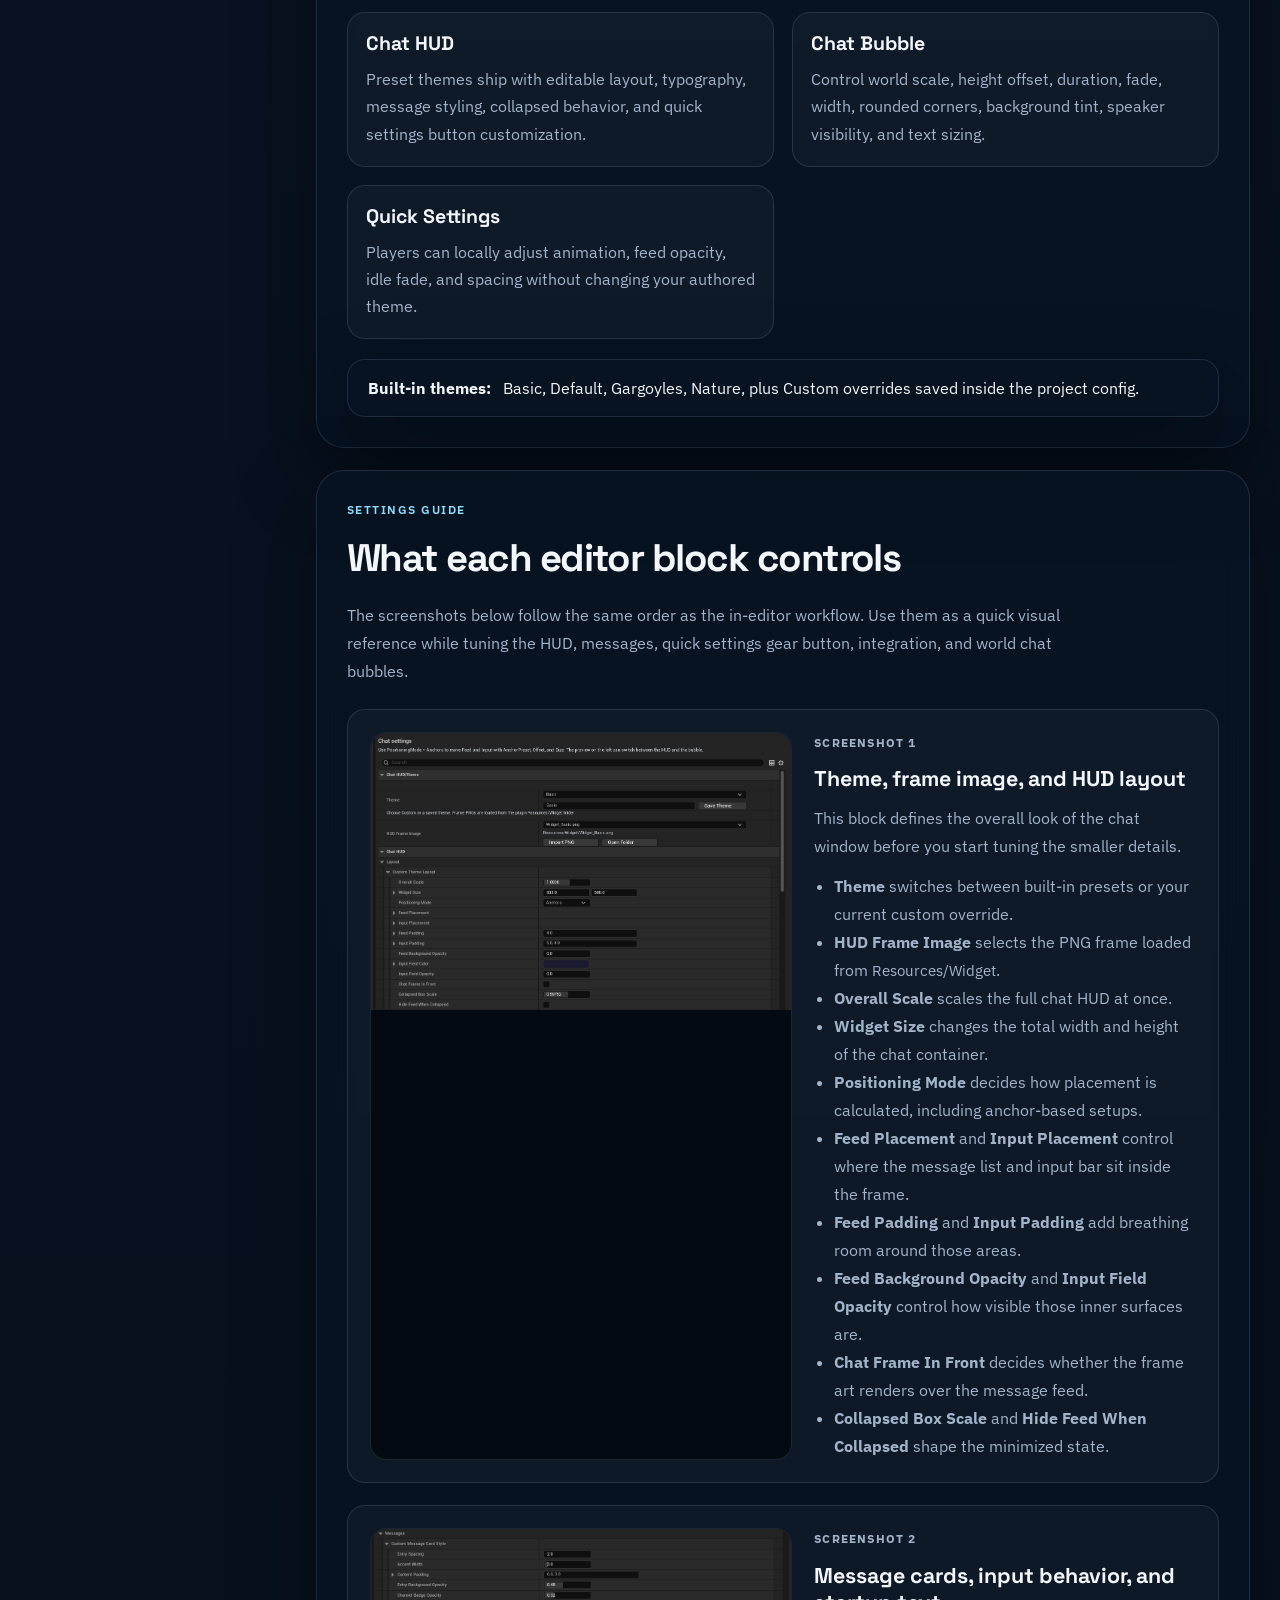
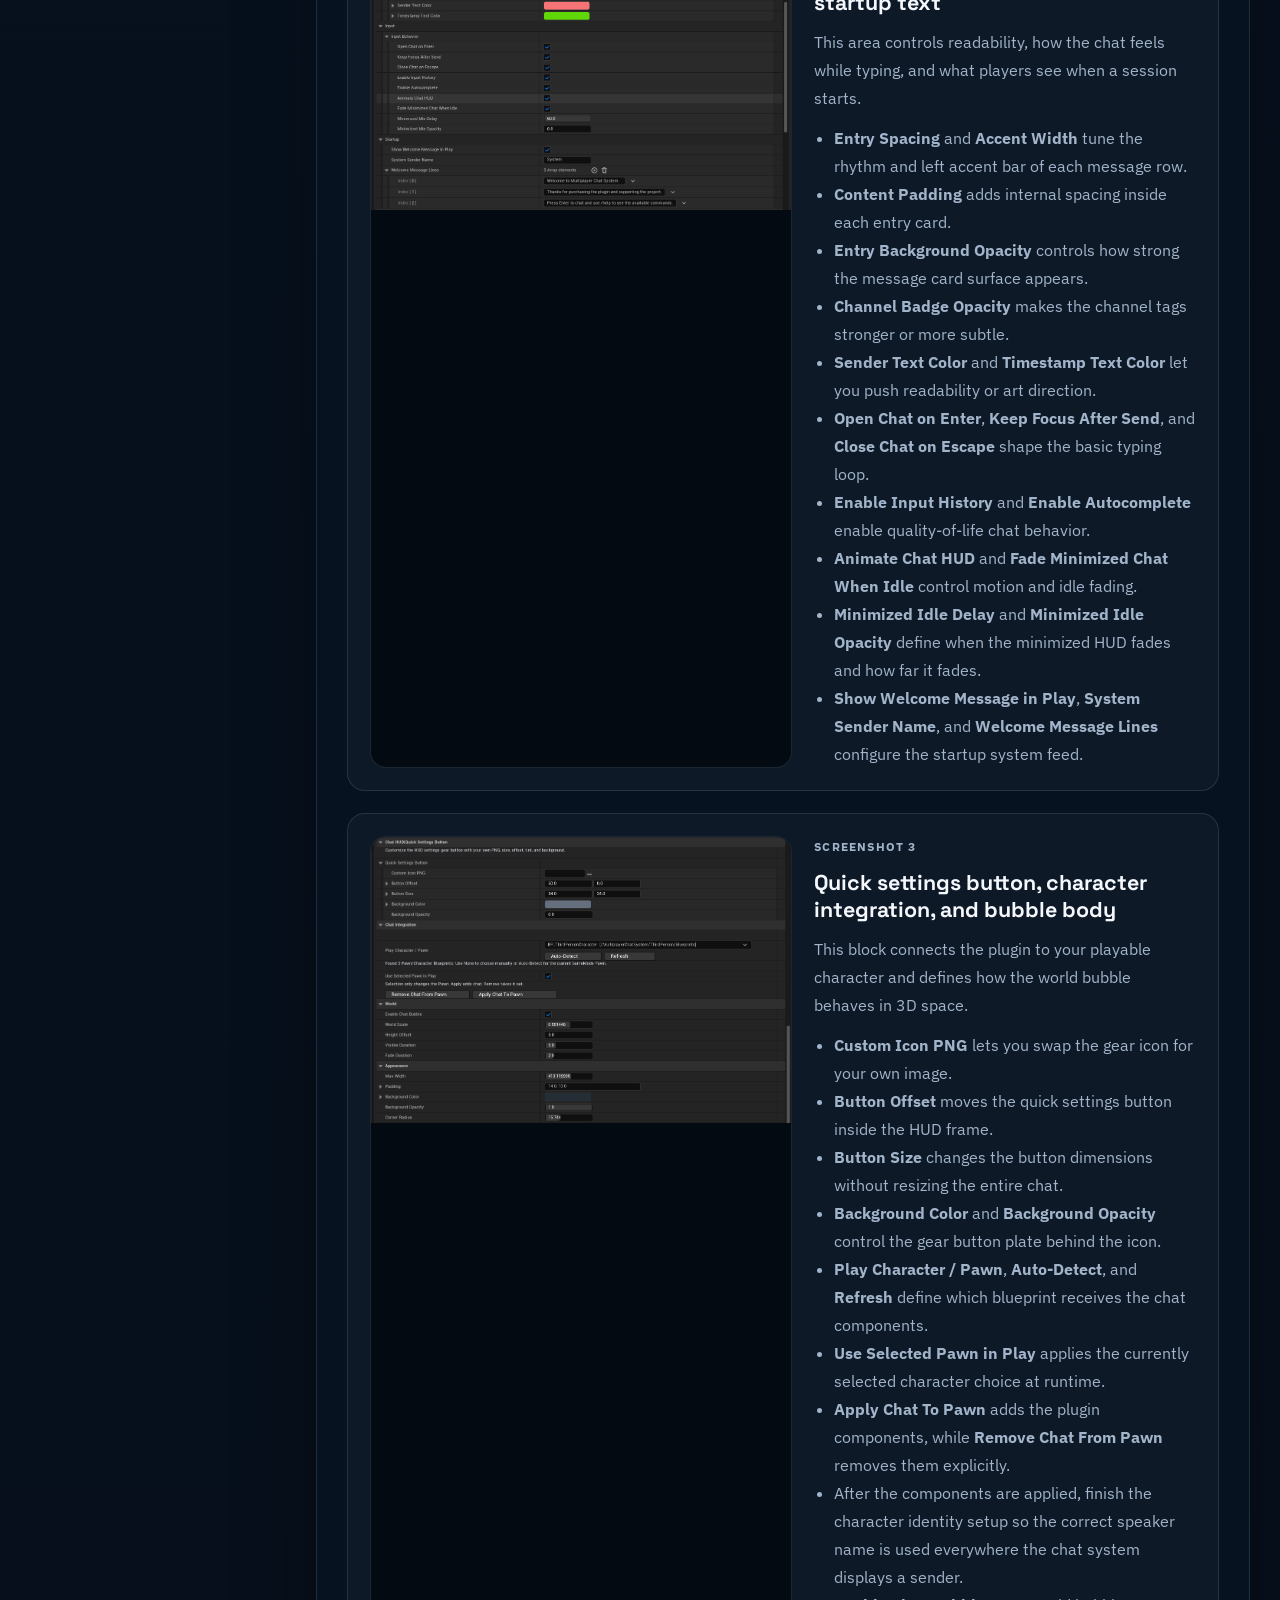
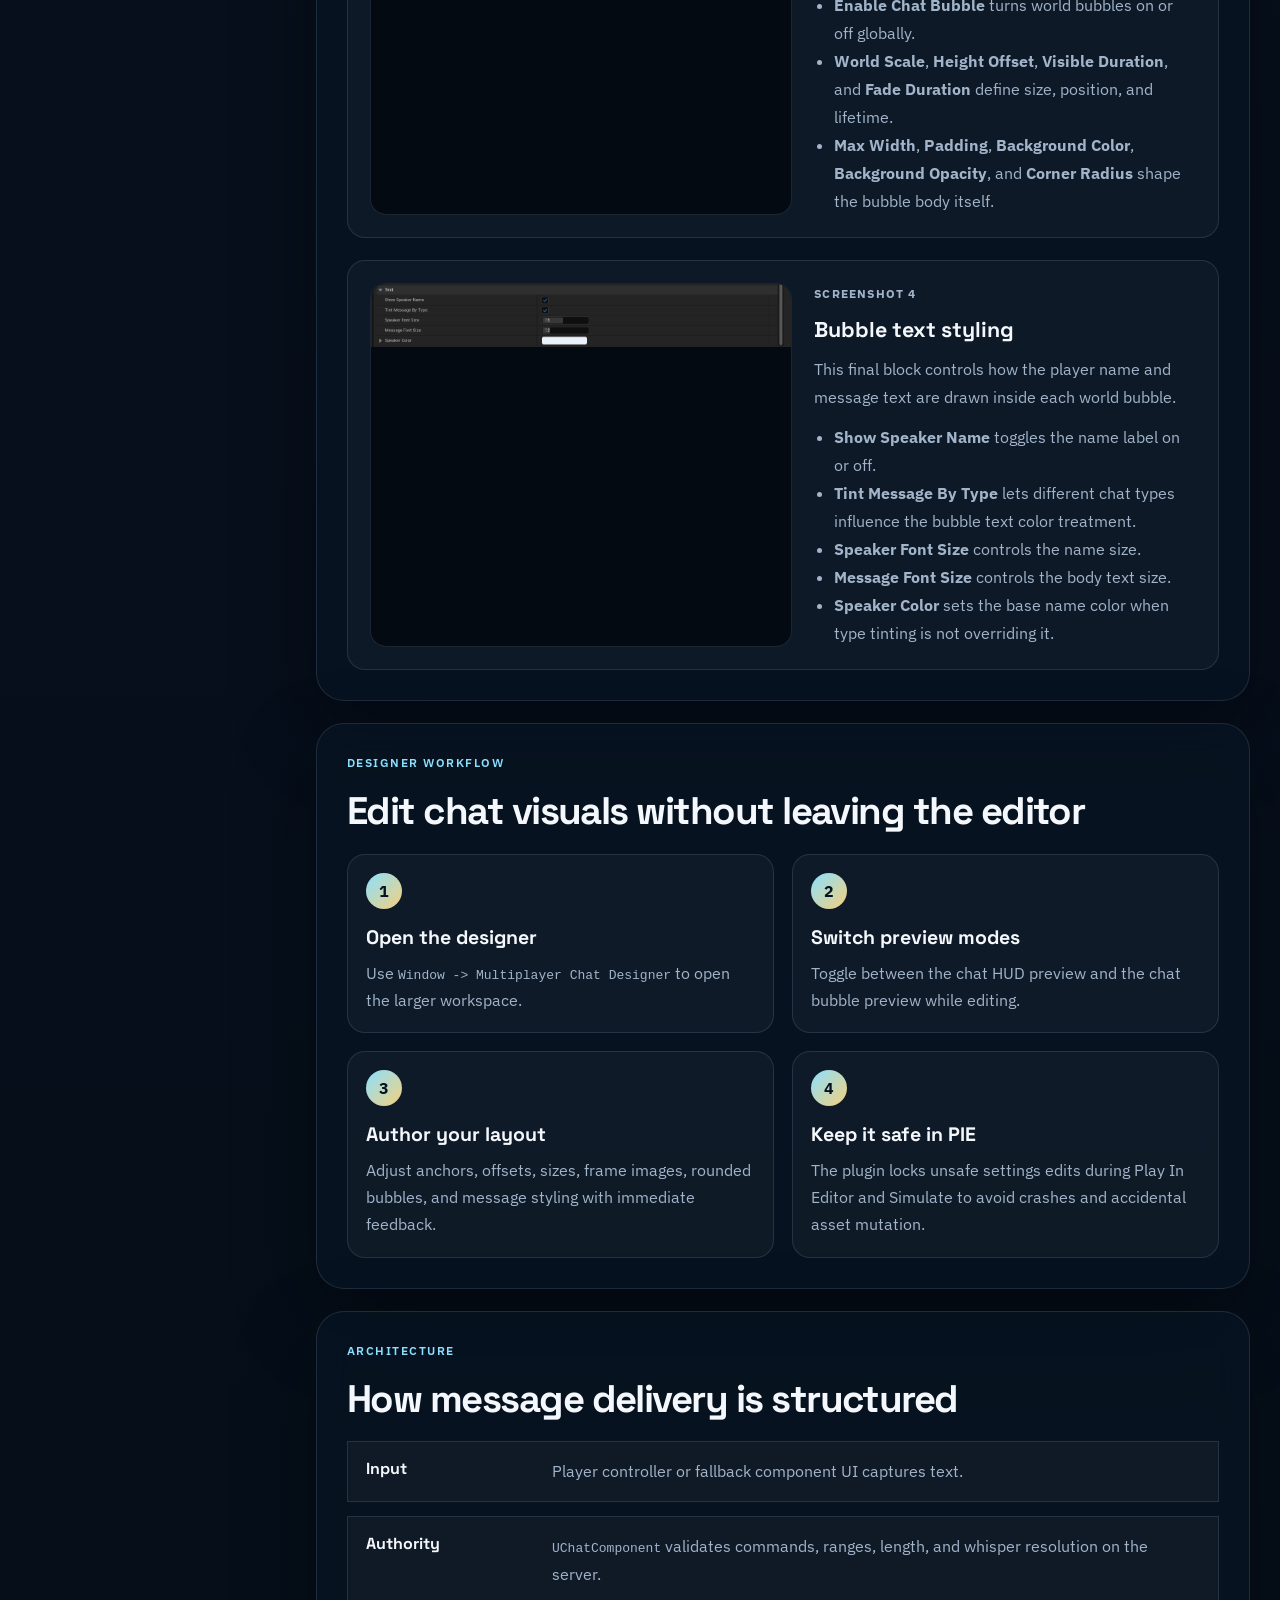
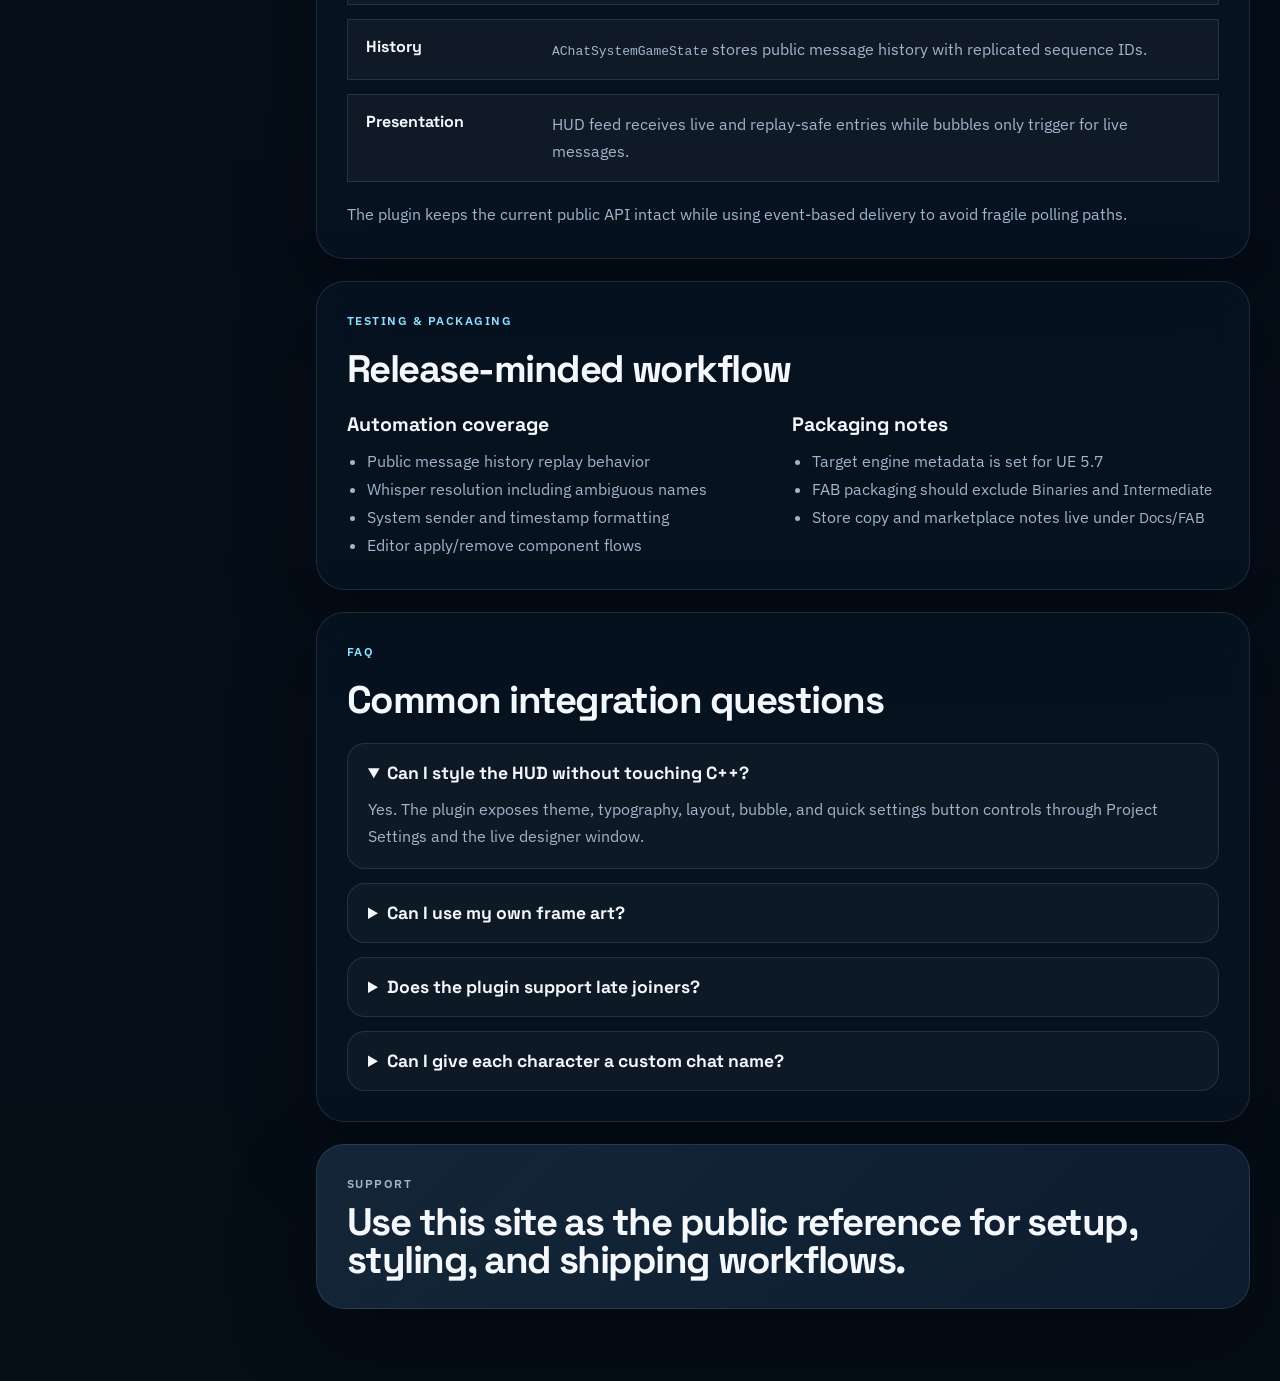
==== commit cda26d10: "Add action mappings and remove GitHub buttons" ====
--- a/index.html
+++ b/index.html
@@ -28,7 +28,6 @@
                 <a href="#designer">Designer</a>
                 <a href="#faq">FAQ</a>
             </nav>
-            <a class="repo-link" href="https://github.com/spirit122/MultiplayerChatSystem" target="_blank" rel="noreferrer">GitHub</a>
         </header>
 
         <main id="top">
@@ -165,6 +164,20 @@
                             Input mappings are not auto-created by the plugin. The recommended flow is to define your chat buttons first,
                             then test focus, send, and close behavior in Play.
                         </p>
+                        <div class="code-pair">
+                            <div>
+                                <h3>DefaultInput.ini example</h3>
+                                <pre><code>+ActionMappings=(ActionName="OpenChat",bShift=False,bCtrl=False,bAlt=False,bCmd=False,Key=Enter)
++ActionMappings=(ActionName="CloseChat",bShift=False,bCtrl=False,bAlt=False,bCmd=False,Key=Escape)</code></pre>
+                            </div>
+                            <div>
+                                <h3>Why this matters</h3>
+                                <pre><code>OpenChat -> opens the chat input
+CloseChat -> releases chat focus
+Enter -> convenient default open/send key
+Escape -> convenient default close key</code></pre>
+                            </div>
+                        </div>
                         <p class="note">
                             Character naming is part of the integration too. Before shipping or capturing previews, make sure each playable character
                             has the speaker name you want the chat system to expose across the HUD, whispers, emotes, and bubbles.
@@ -453,10 +466,6 @@
                     <section class="doc-section final-cta">
                         <p class="eyebrow">Support</p>
                         <h2>Use this site as the public reference for setup, styling, and shipping workflows.</h2>
-                        <div class="hero-actions">
-                            <a class="button button-primary" href="https://github.com/spirit122/MultiplayerChatSystem" target="_blank" rel="noreferrer">Open Repository</a>
-                            <a class="button button-secondary" href="https://github.com/spirit122/MultiplayerChatSystem/blob/main/Docs/FAB/FAB_Store_Copy_EN.md" target="_blank" rel="noreferrer">Read FAB Store Copy</a>
-                        </div>
                     </section>
                 </div>
             </section>
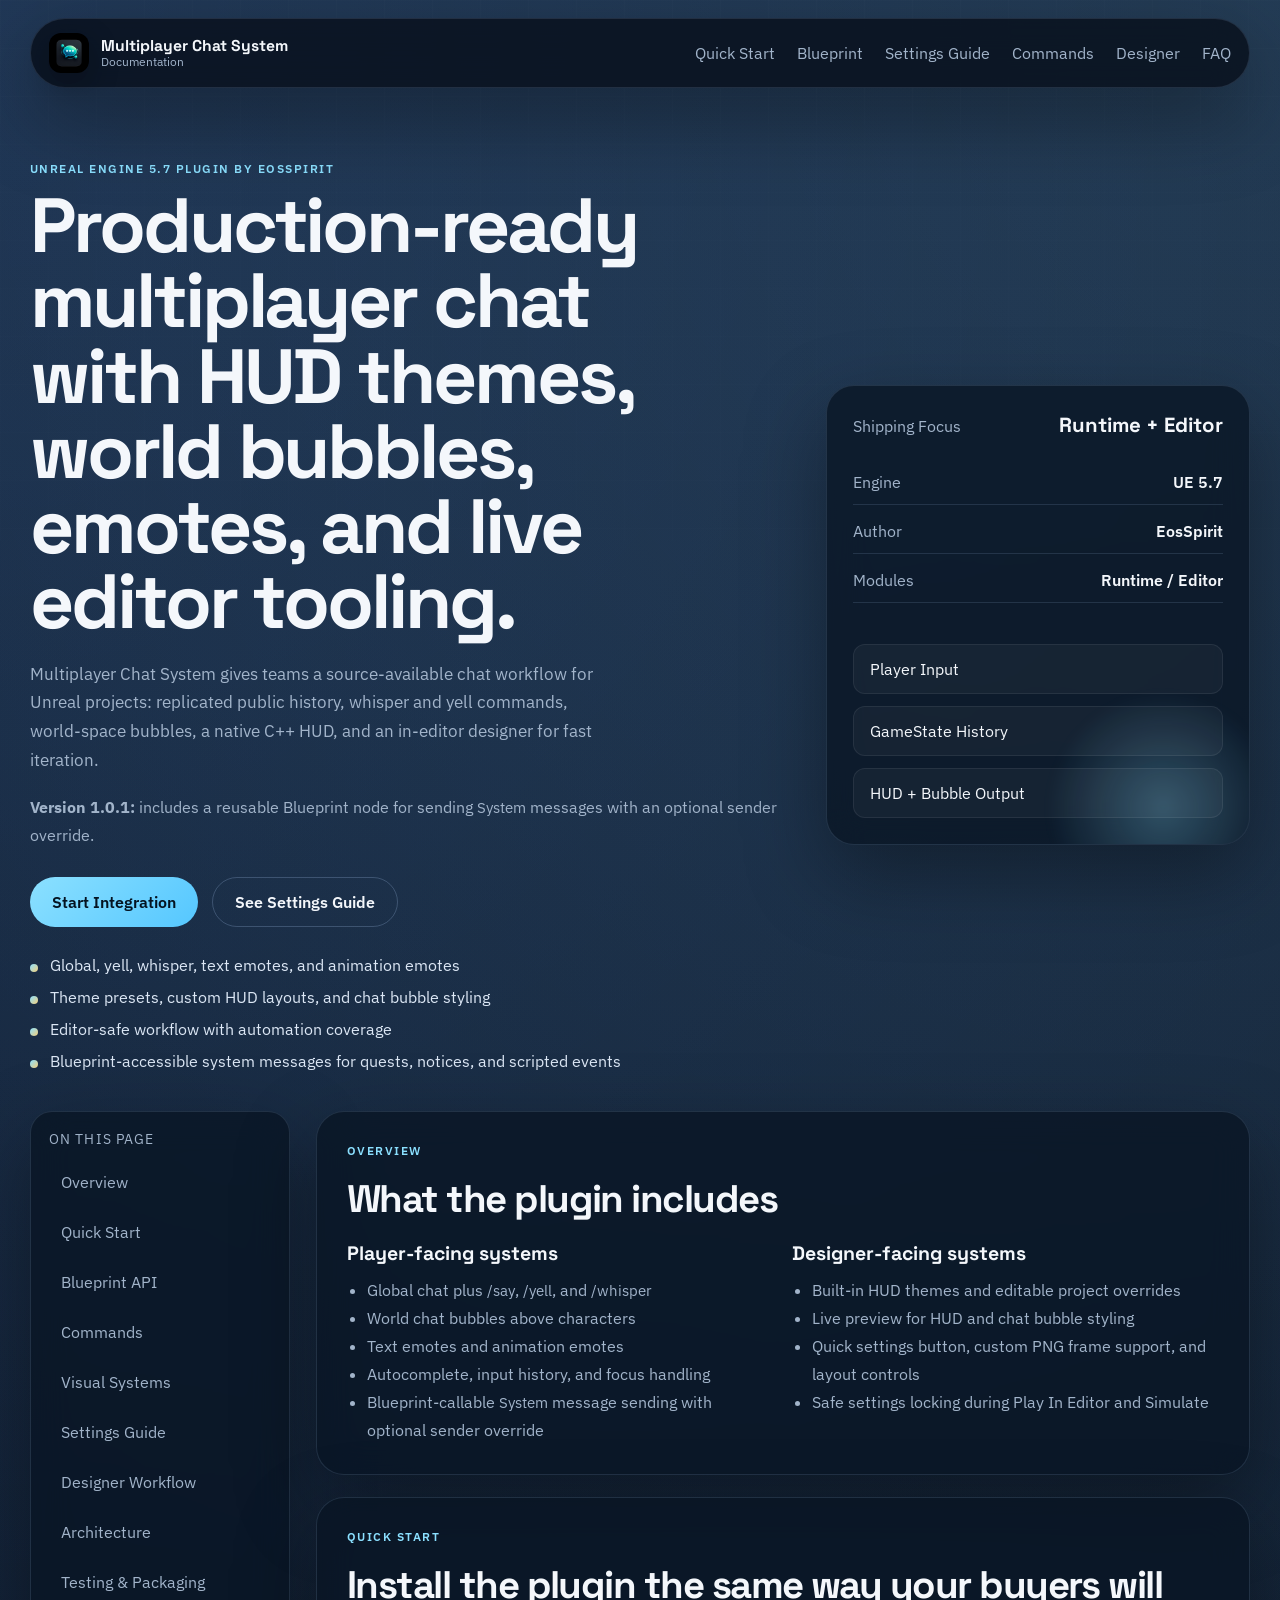
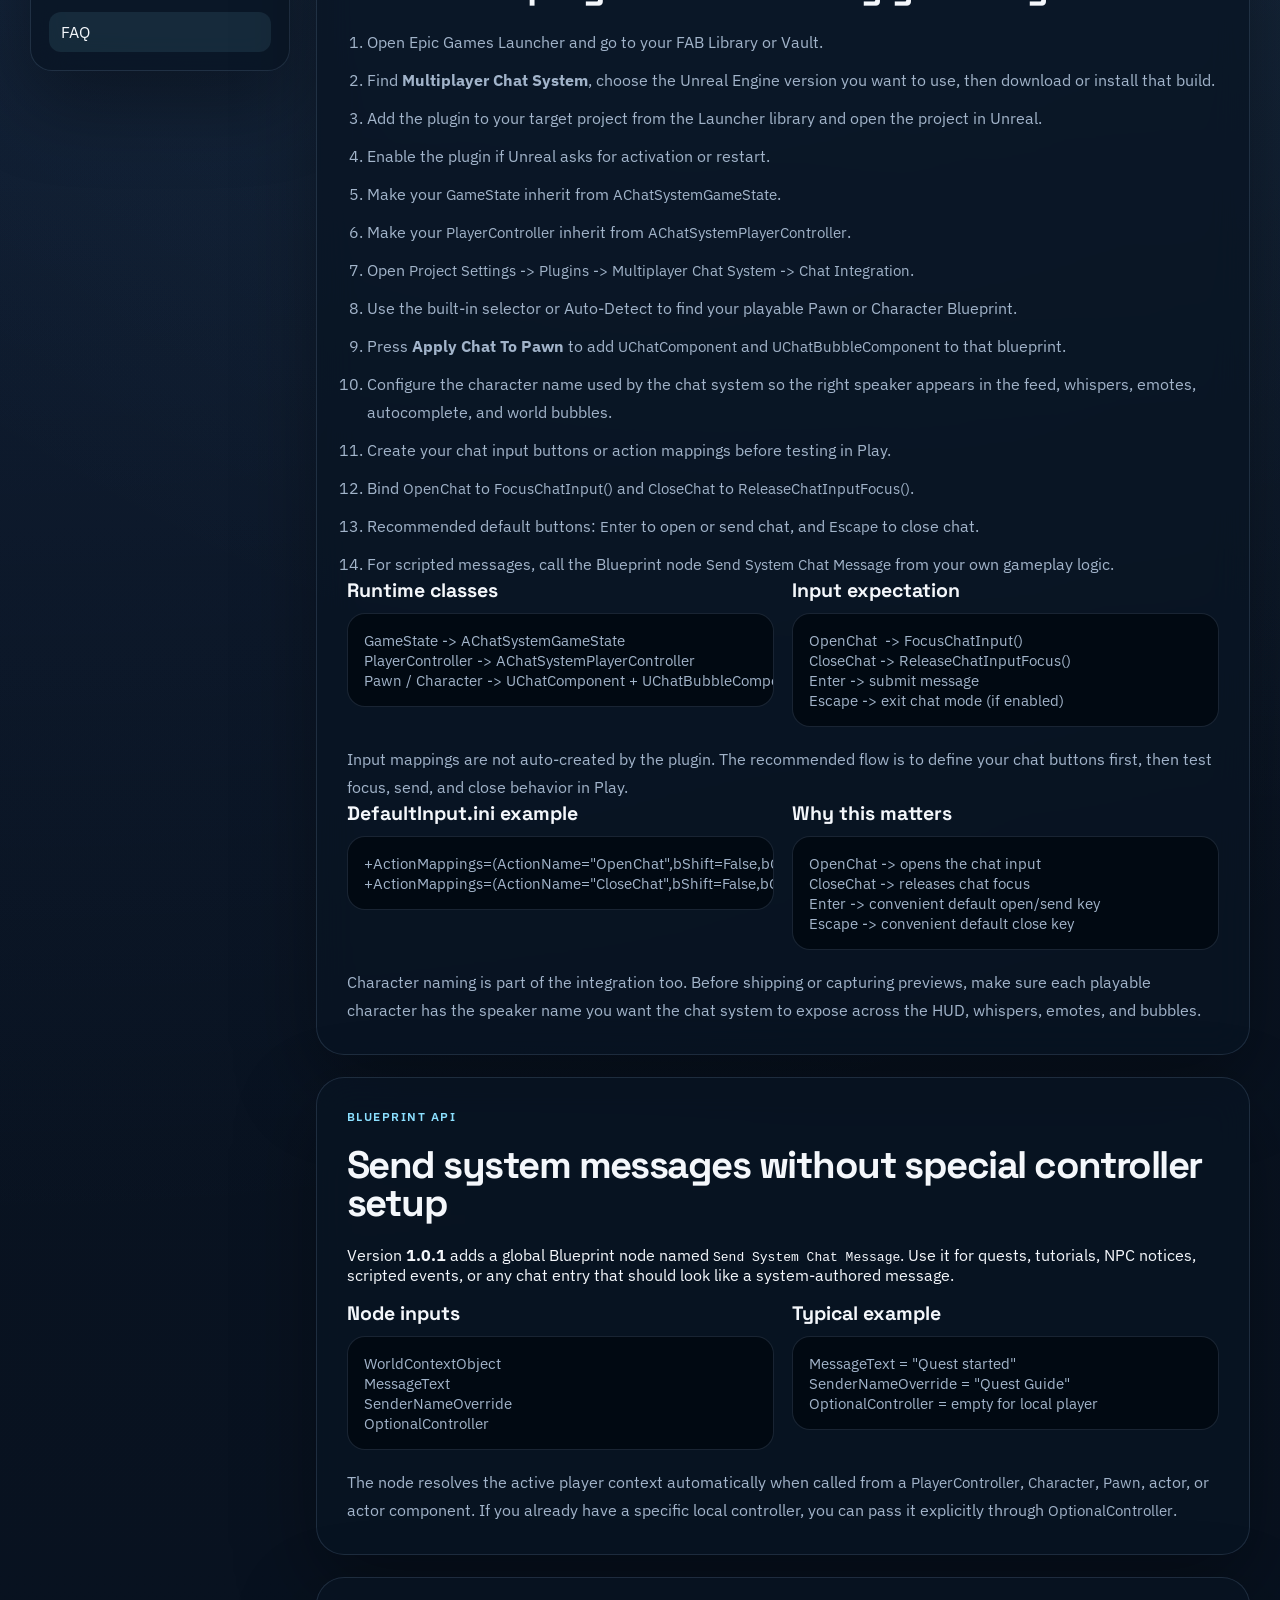
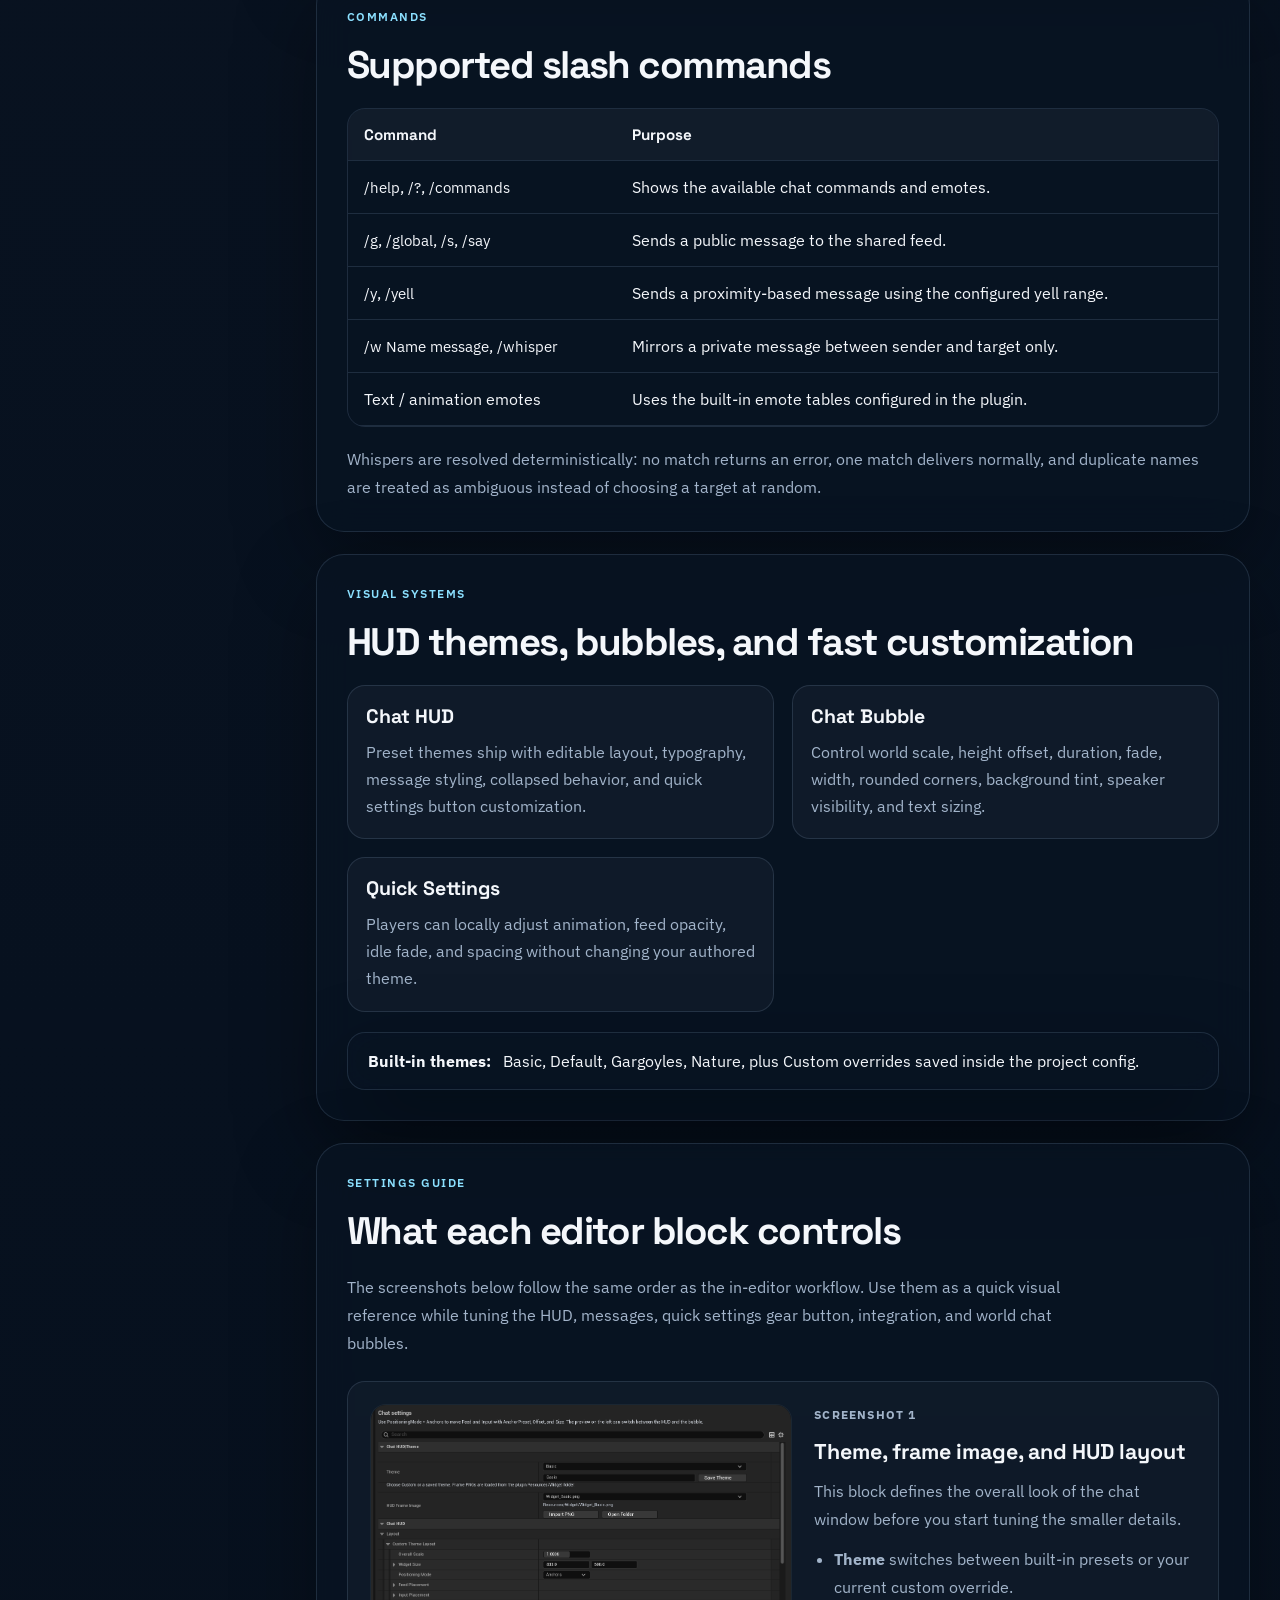
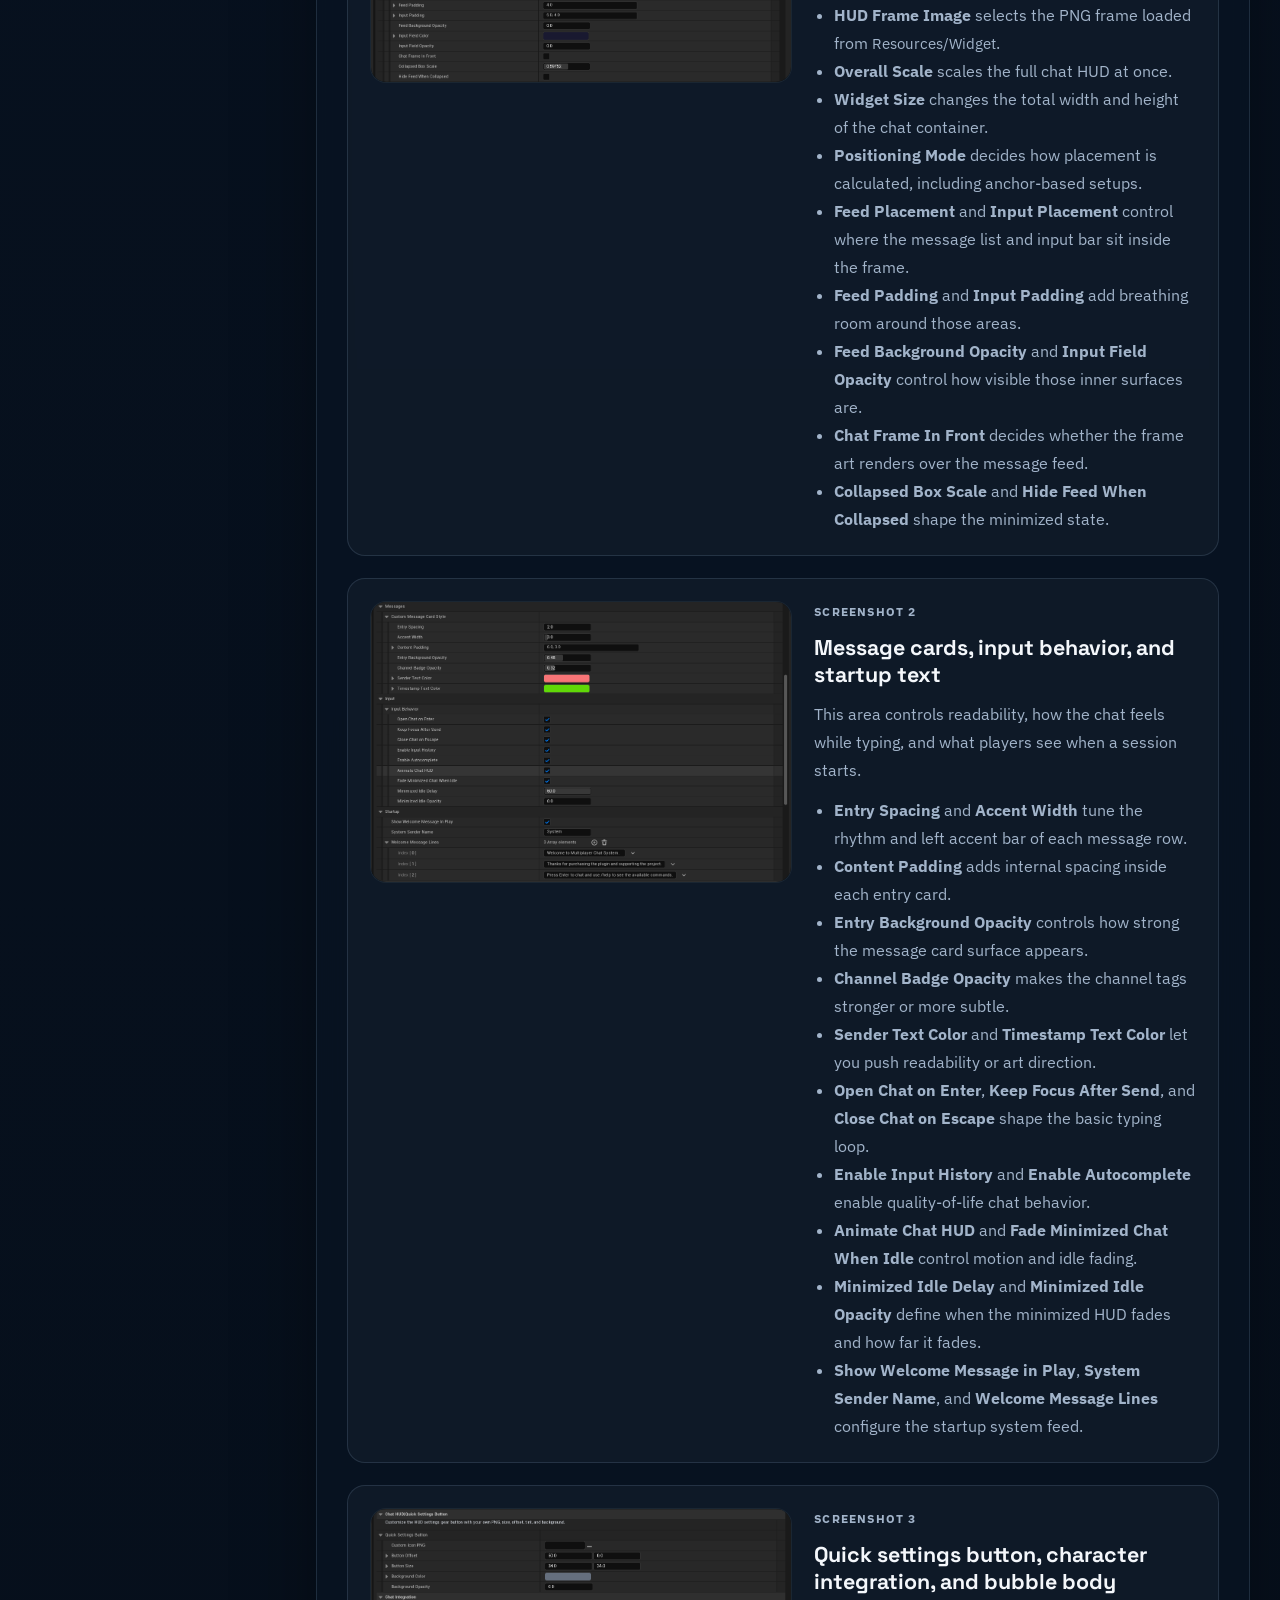
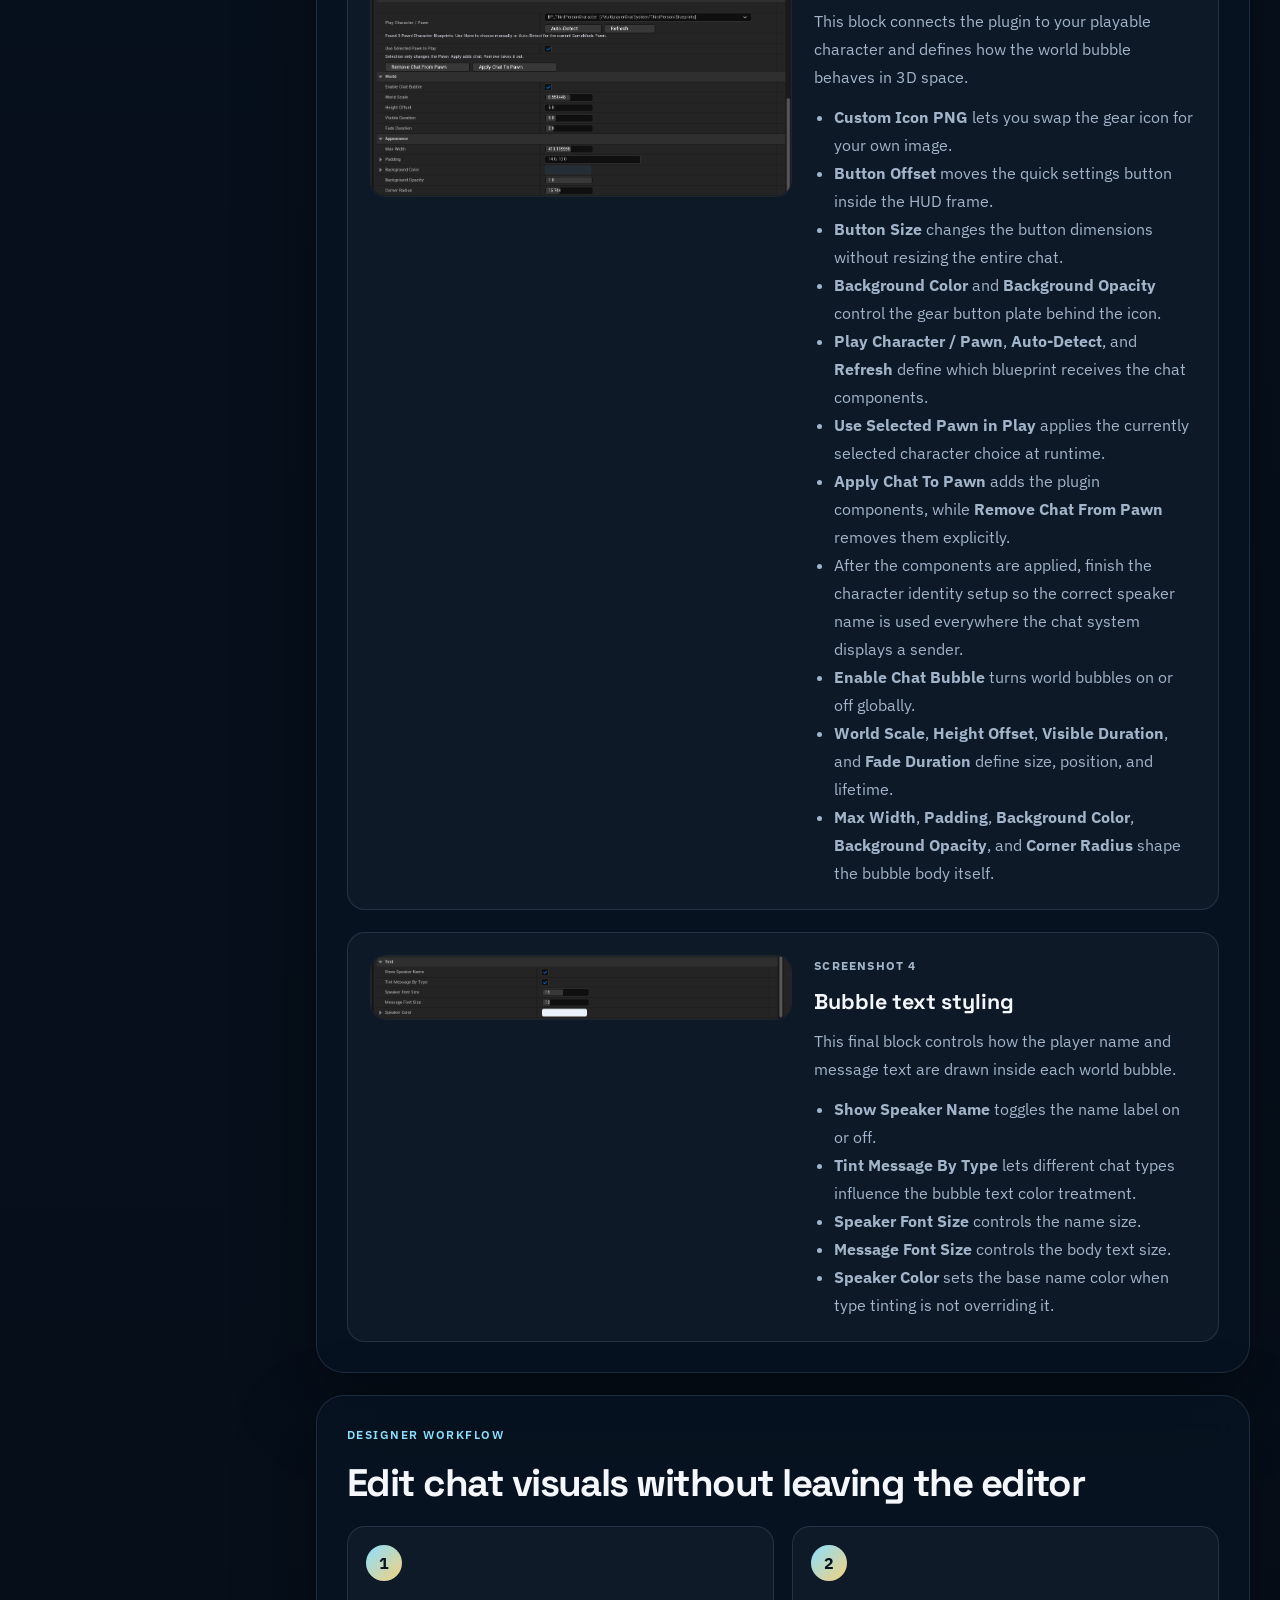
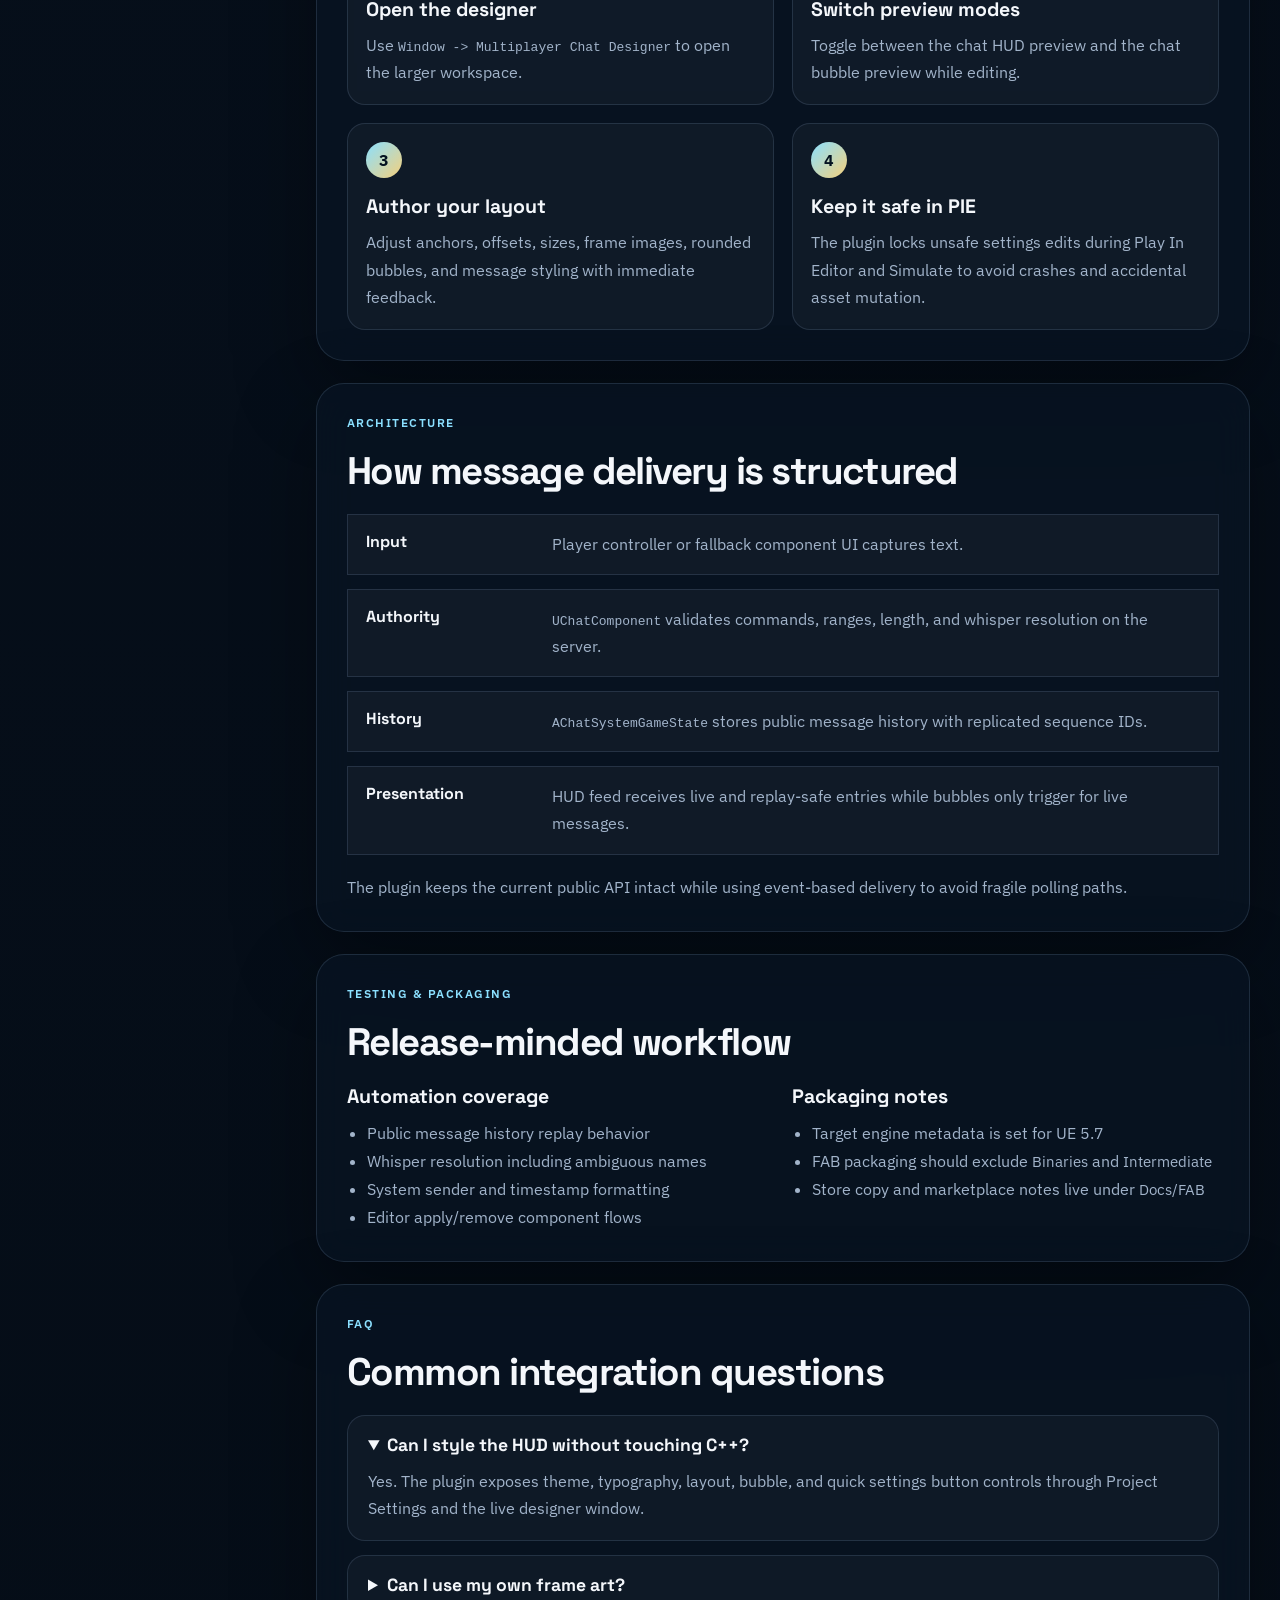
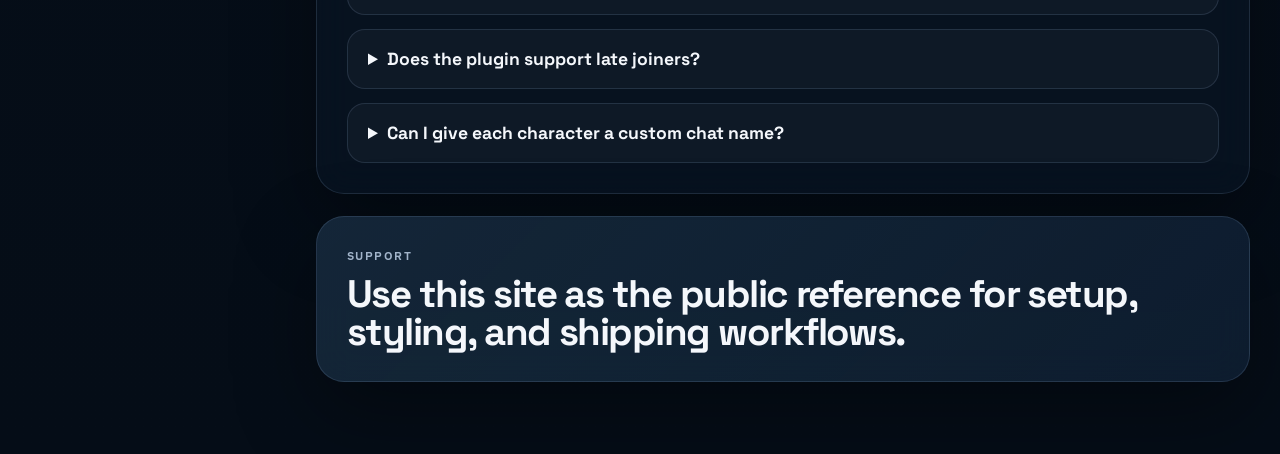
==== commit a5c09084: "Document v1.0.1 blueprint system message node" ====
--- a/index.html
+++ b/index.html
@@ -23,6 +23,7 @@
             </a>
             <nav class="topnav" aria-label="Primary">
                 <a href="#quick-start">Quick Start</a>
+                <a href="#blueprint-api">Blueprint</a>
                 <a href="#settings-guide">Settings Guide</a>
                 <a href="#commands">Commands</a>
                 <a href="#designer">Designer</a>
@@ -40,6 +41,10 @@
                         replicated public history, whisper and yell commands, world-space bubbles, a native C++ HUD,
                         and an in-editor designer for fast iteration.
                     </p>
+                    <p class="note">
+                        <strong>Version 1.0.1:</strong> includes a reusable Blueprint node for sending
+                        <code>System</code> messages with an optional sender override.
+                    </p>
                     <div class="hero-actions">
                         <a class="button button-primary" href="#quick-start">Start Integration</a>
                         <a class="button button-secondary" href="#settings-guide">See Settings Guide</a>
@@ -48,6 +53,7 @@
                         <li>Global, yell, whisper, text emotes, and animation emotes</li>
                         <li>Theme presets, custom HUD layouts, and chat bubble styling</li>
                         <li>Editor-safe workflow with automation coverage</li>
+                        <li>Blueprint-accessible system messages for quests, notices, and scripted events</li>
                     </ul>
                 </div>
                 <div class="hero-panel">
@@ -84,6 +90,7 @@
                         <nav class="toc" aria-label="Table of contents">
                             <a href="#overview">Overview</a>
                             <a href="#quick-start">Quick Start</a>
+                            <a href="#blueprint-api">Blueprint API</a>
                             <a href="#commands">Commands</a>
                             <a href="#visual-systems">Visual Systems</a>
                             <a href="#settings-guide">Settings Guide</a>
@@ -109,6 +116,7 @@
                                     <li>World chat bubbles above characters</li>
                                     <li>Text emotes and animation emotes</li>
                                     <li>Autocomplete, input history, and focus handling</li>
+                                    <li>Blueprint-callable <code>System</code> message sending with optional sender override</li>
                                 </ul>
                             </div>
                             <div>
@@ -142,6 +150,7 @@
                             <li>Create your chat input buttons or action mappings before testing in Play.</li>
                             <li>Bind <code>OpenChat</code> to <code>FocusChatInput()</code> and <code>CloseChat</code> to <code>ReleaseChatInputFocus()</code>.</li>
                             <li>Recommended default buttons: <code>Enter</code> to open or send chat, and <code>Escape</code> to close chat.</li>
+                            <li>For scripted messages, call the Blueprint node <code>Send System Chat Message</code> from your own gameplay logic.</li>
                         </ol>
 
                         <div class="code-pair">
@@ -181,6 +190,39 @@
                         <p class="note">
                             Character naming is part of the integration too. Before shipping or capturing previews, make sure each playable character
                             has the speaker name you want the chat system to expose across the HUD, whispers, emotes, and bubbles.
+                        </p>
+                    </section>
+
+                    <section id="blueprint-api" class="doc-section">
+                        <div class="section-head">
+                            <p class="eyebrow">Blueprint API</p>
+                            <h2>Send system messages without special controller setup</h2>
+                        </div>
+                        <p>
+                            Version <strong>1.0.1</strong> adds a global Blueprint node named
+                            <code>Send System Chat Message</code>. Use it for quests, tutorials, NPC notices,
+                            scripted events, or any chat entry that should look like a system-authored message.
+                        </p>
+                        <div class="code-pair">
+                            <div>
+                                <h3>Node inputs</h3>
+                                <pre><code>WorldContextObject
+MessageText
+SenderNameOverride
+OptionalController</code></pre>
+                            </div>
+                            <div>
+                                <h3>Typical example</h3>
+                                <pre><code>MessageText = "Quest started"
+SenderNameOverride = "Quest Guide"
+OptionalController = empty for local player</code></pre>
+                            </div>
+                        </div>
+                        <p class="note">
+                            The node resolves the active player context automatically when called from a
+                            <code>PlayerController</code>, <code>Character</code>, <code>Pawn</code>, actor, or actor component.
+                            If you already have a specific local controller, you can pass it explicitly through
+                            <code>OptionalController</code>.
                         </p>
                     </section>
 
--- a/styles.css
+++ b/styles.css
@@ -548,6 +548,7 @@
 .guide-card {
     display: grid;
     grid-template-columns: minmax(0, 1.05fr) minmax(320px, 0.95fr);
+    align-items: start;
     gap: 22px;
     padding: 22px;
     border: 1px solid var(--line);
@@ -556,6 +557,7 @@
 }
 
 .guide-media {
+    align-self: start;
     overflow: hidden;
     border-radius: 16px;
     border: 1px solid var(--line);
